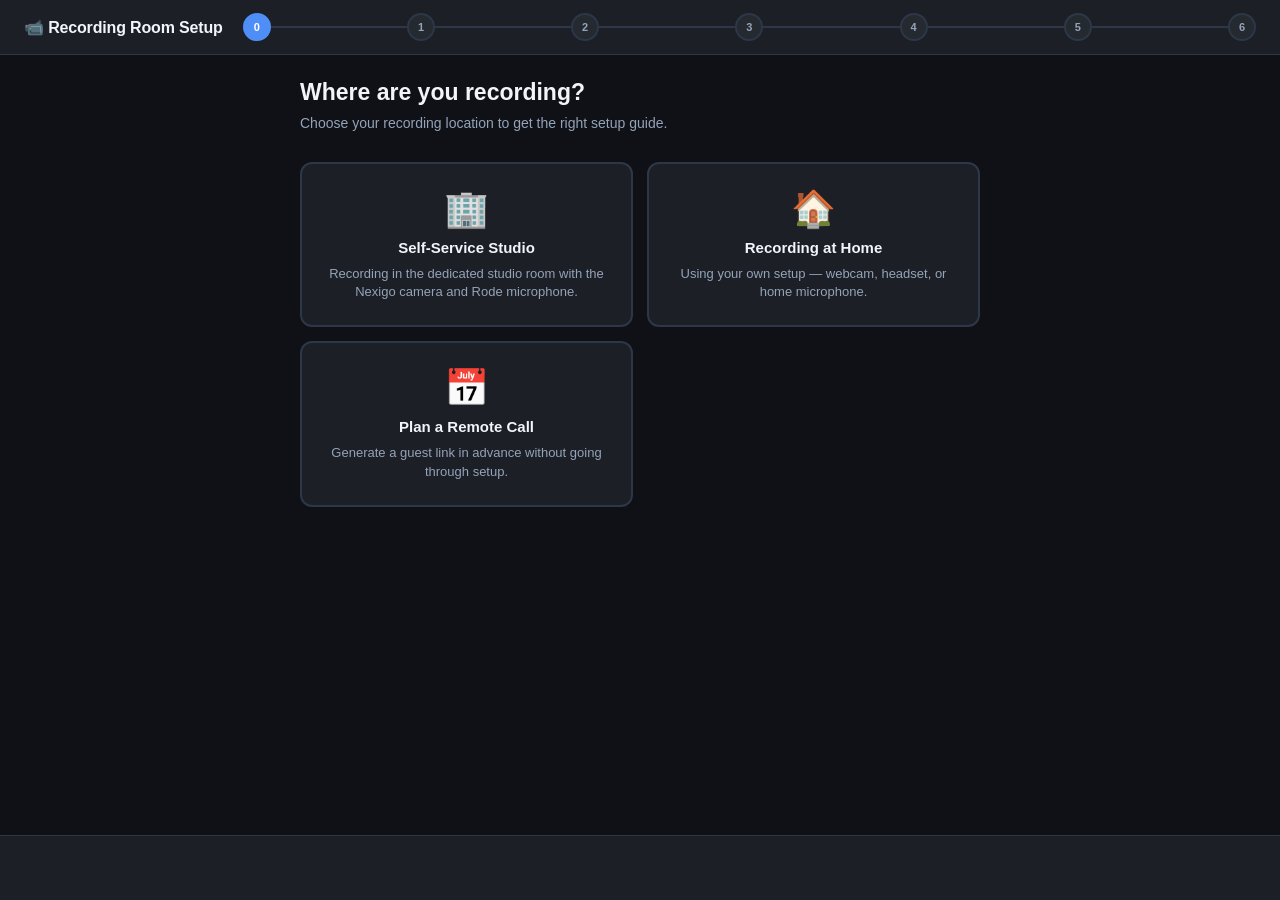
==== index.html @ 57ab680e "Inline Descript URL into mode-picker / lighting step index.html: when 'Descript Room' is picked on t" ====
<!DOCTYPE html>
<html lang="en">
<head>
  <meta charset="UTF-8">
  <meta name="viewport" content="width=device-width, initial-scale=1.0">
  <title>Recording Room Setup</title>
  <style>
    *, *::before, *::after { box-sizing: border-box; margin: 0; padding: 0; }

    :root {
      --bg:       #0f1117;
      --surf:     #1c1f26;
      --surf2:    #252930;
      --accent:   #4f8ef7;
      --accent2:  #6ba3ff;
      --success:  #22c55e;
      --warn:     #f59e0b;
      --danger:   #ef4444;
      --text:     #f1f5f9;
      --muted:    #94a3b8;
      --border:   #2d3748;
      --radius:   12px;
    }

    body {
      font-family: -apple-system, BlinkMacSystemFont, 'Segoe UI', Roboto, sans-serif;
      background: var(--bg);
      color: var(--text);
      height: 100vh;
      display: flex;
      flex-direction: column;
      overflow: hidden;
    }

    /* ── HEADER ── */
    header {
      background: var(--surf);
      border-bottom: 1px solid var(--border);
      padding: 13px 24px;
      display: flex;
      align-items: center;
      gap: 20px;
      flex-shrink: 0;
    }
    header h1 {
      font-size: 16px;
      font-weight: 700;
      white-space: nowrap;
      letter-spacing: -0.01em;
    }
    /* ── STEP BAR ── */
    .step-bar { display: flex; align-items: center; flex: 1; overflow: hidden; }
    .pip {
      width: 28px; height: 28px;
      border-radius: 50%;
      display: flex; align-items: center; justify-content: center;
      font-size: 11px; font-weight: 700;
      flex-shrink: 0;
      background: var(--surf2);
      border: 2px solid var(--border);
      color: var(--muted);
      transition: all 0.25s;
    }
    .pip.active { background: var(--accent); border-color: var(--accent); color: #fff; }
    .pip.done   { background: var(--success); border-color: var(--success); color: #fff; }
    .connector  { flex: 1; height: 2px; background: var(--border); transition: background 0.25s; }
    .connector.done { background: var(--success); }

    /* ── MAIN ── */
    main { flex: 1; overflow-y: auto; display: flex; justify-content: center; padding: 24px 20px; }
    .content { width: 100%; max-width: 680px; }

    /* ── FOOTER ── */
    footer {
      border-top: 1px solid var(--border);
      background: var(--surf);
      padding: 13px 24px;
      display: flex;
      justify-content: space-between;
      align-items: center;
      flex-shrink: 0;
    }

    /* ── TYPE ── */
    .step-title { font-size: 23px; font-weight: 700; line-height: 1.2; margin-bottom: 5px; }
    .step-sub   { color: var(--muted); font-size: 14px; line-height: 1.6; margin-bottom: 22px; }
    .sec-label  {
      font-size: 10px; font-weight: 700;
      text-transform: uppercase; letter-spacing: 0.08em;
      color: var(--muted); margin: 18px 0 8px;
    }

    /* ── CHECK ROWS ── */
    .checklist { display: flex; flex-direction: column; gap: 9px; }
    .check-row {
      display: flex; align-items: flex-start; gap: 12px;
      padding: 13px 15px;
      background: var(--surf);
      border: 2px solid var(--border);
      border-radius: 10px;
      cursor: pointer;
      transition: border-color 0.15s, background 0.15s;
      user-select: none;
    }
    .check-row:hover { border-color: var(--accent); }
    .check-row.on { border-color: var(--success); background: rgba(34,197,94,0.07); }
    .cbox {
      width: 21px; height: 21px;
      border-radius: 5px;
      border: 2px solid var(--border);
      display: flex; align-items: center; justify-content: center;
      flex-shrink: 0; margin-top: 1px;
      font-size: 12px; font-weight: 700;
      transition: all 0.15s;
    }
    .check-row.on .cbox { background: var(--success); border-color: var(--success); color: #fff; }
    .crow-title { font-weight: 600; font-size: 15px; line-height: 1.3; }
    .crow-desc  { font-size: 13px; color: var(--muted); margin-top: 2px; }

    /* ── PREP STAGE (scattered confirmation chips) ── */
    .prep-stage {
      position: relative;
      min-height: clamp(540px, 70vh, 660px);
      max-width: 100%;
      margin: 14px auto 4px;
    }
    .prep-stage-hint {
      position: absolute; top: 50%; left: 50%;
      transform: translate(-50%, -50%);
      color: var(--muted); font-size: 14px;
      text-align: center; pointer-events: none;
      opacity: 0.65; max-width: 200px;
      font-weight: 500;
    }
    .prep-chip {
      position: absolute;
      width: clamp(190px, 33%, 230px);
      background: var(--surf);
      border: 2px solid var(--border);
      border-radius: 12px;
      padding: 13px 14px;
      cursor: pointer; user-select: none;
      display: flex; align-items: center; gap: 12px;
      transition: border-color 0.15s, background 0.15s;
      z-index: 2;
    }
    .prep-chip:hover { border-color: var(--accent); }
    .prep-chip.on    { border-color: var(--success); background: rgba(34,197,94,0.08); }
    .prep-chip-icon {
      font-size: 30px; line-height: 1;
      flex-shrink: 0;
      width: 36px; height: 36px;
      display: flex; align-items: center; justify-content: center;
      filter: drop-shadow(0 1px 2px rgba(0,0,0,0.25));
    }
    .prep-chip-body { flex: 1; min-width: 0; padding-right: 14px; }
    .prep-chip .cbox {
      position: absolute;
      top: 7px; right: 7px;
      width: 17px; height: 17px;
      border-radius: 4px;
      border: 2px solid var(--border);
      display: flex; align-items: center; justify-content: center;
      flex-shrink: 0; margin-top: 0;
      font-size: 10px; font-weight: 700;
      transition: all 0.15s;
    }
    .prep-chip.on .cbox { background: var(--success); border-color: var(--success); color: #fff; }
    .prep-chip-title { font-weight: 600; font-size: 13.5px; line-height: 1.3; }
    .prep-chip-arrow { font-size: 11.5px; color: var(--muted); margin-top: 3px; line-height: 1.25; }
    .prep-chip.on .prep-chip-arrow { color: var(--success); opacity: 0.8; }

    .pp-top-left  { top: 0;    left: 0; }
    .pp-top-right { top: 0;    right: 0; }
    .pp-r-2       { top: 22%;  right: 0; }
    .pp-mid-left  { top: 50%;  left: 0;   transform: translateY(-50%); }
    .pp-mid-right { top: 50%;  right: 0;  transform: translateY(-50%); }
    .pp-bot-left  { bottom: 0; left: 0; }
    .pp-bot-mid   { bottom: 0; left: 50%; transform: translateX(-50%); }
    .pp-bot-right { bottom: 0; right: 0; }

    /* On wide viewports, let the prep stage break out of .content's 680px cap
       so chips spread across the screen instead of clustering in the middle. */
    @media (min-width: 900px) {
      .prep-stage {
        width: min(96vw, 1000px);
        margin-left: 50%;
        transform: translateX(-50%);
      }
    }

    @media (max-width: 620px) {
      .prep-stage { min-height: 0; }
      .prep-stage-hint { display: none; }
      .prep-chip {
        position: static; width: 100%;
        margin-bottom: 10px;
        transform: none !important;
      }
    }

    /* ── BUTTONS ── */
    .btn {
      padding: 10px 20px; border-radius: 8px;
      border: none; font-size: 14px; font-weight: 600;
      cursor: pointer; display: inline-flex; align-items: center; gap: 7px;
      transition: all 0.15s; text-decoration: none; white-space: nowrap;
    }
    .btn:disabled { opacity: 0.38; cursor: not-allowed; pointer-events: none; }
    .btn-primary { background: var(--accent);   color: #fff; }
    .btn-primary:hover:not(:disabled) { background: var(--accent2); transform: translateY(-1px); }
    .btn-success { background: var(--success);  color: #fff; }
    .btn-success:hover:not(:disabled) { background: #16a34a; transform: translateY(-1px); }
    .btn-danger  { background: var(--danger);   color: #fff; }
    .btn-danger:hover:not(:disabled)  { background: #dc2626; }
    .btn-ghost   { background: var(--surf2); color: var(--text); border: 1px solid var(--border); }
    .btn-ghost:hover:not(:disabled)   { border-color: var(--accent); }

    /* ── CARDS ── */
    .card { background: var(--surf); border: 1px solid var(--border); border-radius: var(--radius); padding: 16px; }

    /* ── VIDEO ── */
    .vid-wrap {
      position: relative; width: 100%; aspect-ratio: 16/9;
      background: #000; border-radius: var(--radius); overflow: hidden; margin-bottom: 14px;
    }
    .vid-wrap video {
      width: 100%; height: 100%; object-fit: cover;
      transform: scaleX(-1); display: block;
    }
    .vid-overlay {
      position: absolute; inset: 0;
      display: flex; align-items: center; justify-content: center;
      pointer-events: none;
    }
    .cam-loading {
      position: absolute; inset: 0;
      background: #000;
      display: flex; flex-direction: column; align-items: center;
      justify-content: center; gap: 11px;
      font-size: 14px; color: var(--muted);
    }
    .spinner {
      width: 26px; height: 26px;
      border: 3px solid var(--border); border-top-color: var(--accent);
      border-radius: 50%; animation: spin 0.7s linear infinite;
    }
    @keyframes spin { to { transform: rotate(360deg); } }

    /* ── AUDIO METER ── */
    .meter-track {
      height: 22px; background: var(--surf2);
      border-radius: 11px; overflow: hidden; position: relative;
    }
    .meter-fill {
      height: 100%; width: 2%; border-radius: 11px;
      background: linear-gradient(90deg, #22c55e 0%, #86efac 55%, #f59e0b 80%, #ef4444 100%);
      transition: width 0.04s linear;
    }
    .meter-lbl {
      position: absolute; inset: 0;
      display: flex; align-items: center; padding: 0 12px;
      font-size: 12px; font-weight: 600;
      color: rgba(255,255,255,0.8);
      text-shadow: 0 1px 3px rgba(0,0,0,0.6);
      pointer-events: none;
    }

    /* ── DEVICE STATUS ── */
    .dev-row {
      display: flex; align-items: center; gap: 10px;
      padding: 11px 14px; background: var(--surf2);
      border-radius: 10px; margin-bottom: 8px;
    }
    .sdot { width: 10px; height: 10px; border-radius: 50%; flex-shrink: 0; }
    .sdot.green  { background: var(--success); box-shadow: 0 0 7px var(--success); }
    .sdot.red    { background: var(--danger);  box-shadow: 0 0 7px var(--danger);  }
    .sdot.yellow { background: var(--warn);    box-shadow: 0 0 7px var(--warn);    }
    .dev-info { flex: 1; min-width: 0; }
    .dev-name { font-size: 14px; font-weight: 600; }
    .dev-sub  { font-size: 12px; color: var(--muted); margin-top: 1px; overflow: hidden; text-overflow: ellipsis; white-space: nowrap; }
    .dev-sel {
      background: var(--surf); color: var(--text);
      border: 1px solid var(--border); border-radius: 6px;
      padding: 5px 8px; font-size: 12px; max-width: 180px; flex-shrink: 0;
    }

    /* ── BRIGHTNESS ── */
    .bright-result {
      display: flex; align-items: center; gap: 10px;
      padding: 10px 13px; border-radius: 8px; font-size: 14px;
    }
    .bright-result.good      { background: rgba(34,197,94,0.1);   border: 1px solid var(--success); }
    .bright-result.error     { background: rgba(239,68,68,0.1);   border: 1px solid var(--danger);  }
    .bright-result.warn      { background: rgba(245,158,11,0.12); border: 1px solid var(--warn);    }
    .bright-result.warn-mild { background: rgba(245,158,11,0.06); border: 1px solid rgba(245,158,11,0.4); }
    .bright-result.info      { background: rgba(79,142,247,0.07); border: 1px solid rgba(79,142,247,0.3); }
    /* keep old class names so any cached state still renders */
    .bright-result.dark   { background: rgba(239,68,68,0.1);  border: 1px solid var(--danger);  }
    .bright-result.bright { background: rgba(245,158,11,0.1); border: 1px solid var(--warn);    }

    /* ── DOWNLOAD WARNING ── */
    @keyframes pulse-warn {
      0%,100% { box-shadow: 0 0 0 0 rgba(245,158,11,0); }
      50%      { box-shadow: 0 0 0 6px rgba(245,158,11,0.35); }
    }
    #rec-download-row.warn-pending {
      background: rgba(245,158,11,0.08) !important;
      border-color: var(--warn) !important;
      animation: pulse-warn 1.6s ease-in-out 3;
    }
    .dl-item { display:flex; align-items:center; gap:10px; flex-wrap:wrap; margin-bottom:4px; }
    .dl-badge {
      font-size:11px; font-weight:700; padding:2px 8px; border-radius:20px;
      flex-shrink:0; transition: all .2s;
    }
    .dl-badge.pending  { background:rgba(245,158,11,0.15); color:var(--warn);    border:1px solid var(--warn); }
    .dl-badge.done     { background:rgba(34,197,94,0.12);  color:var(--success); border:1px solid var(--success); }
    .bright-icon { font-size: 20px; }
    .bright-title { font-weight: 600; line-height: 1.2; }
    .bright-sub   { font-size: 12px; color: var(--muted); }

    /* ── CHOICE GRID (step 4) ── */
    .choice-grid { display: grid; grid-template-columns: 1fr 1fr; gap: 14px; }
    .choice-card {
      padding: 24px 14px; background: var(--surf);
      border: 2px solid var(--border); border-radius: var(--radius);
      cursor: pointer; text-align: center;
      transition: all 0.15s;
      display: flex; flex-direction: column; align-items: center; gap: 9px;
    }
    .choice-card:hover    { border-color: var(--accent); background: rgba(79,142,247,0.04); }
    .choice-card.selected { border-color: var(--accent); background: rgba(79,142,247,0.09); }
    .choice-icon  { font-size: 36px; }
    .choice-title { font-size: 15px; font-weight: 700; }
    .choice-desc  { font-size: 13px; color: var(--muted); line-height: 1.4; }

    /* ── INFO BOX ── */
    .info-box {
      background: rgba(79,142,247,0.07);
      border: 1px solid rgba(79,142,247,0.24);
      border-radius: 10px; padding: 12px 15px;
      font-size: 14px; color: var(--muted); line-height: 1.55; margin-top: 12px;
    }
    .info-box strong { color: var(--text); }

    /* ── SCRIPT / TELEPROMPTER ── */
    .script-ta {
      width: 100%; min-height: 150px;
      background: var(--surf2); border: 1px solid var(--border);
      border-radius: 10px; padding: 13px; color: var(--text);
      font-size: 15px; resize: vertical; line-height: 1.6; font-family: inherit;
    }
    .script-ta:focus { outline: none; border-color: var(--accent); }

    /* ── RECORDING ── */
    .rec-badge {
      position: absolute; top: 10px; left: 10px;
      background: var(--danger); color: #fff;
      padding: 3px 11px; border-radius: 20px;
      font-size: 12px; font-weight: 700;
      display: flex; align-items: center; gap: 5px;
    }
    .rec-dot { width: 7px; height: 7px; background: #fff; border-radius: 50%; animation: blink 1s infinite; }
    @keyframes blink { 0%,100%{opacity:1} 50%{opacity:0.2} }

    /* ── COMPLETION ── */
    .completion { text-align: center; padding: 44px 20px; }
    .completion .big-icon { font-size: 70px; margin-bottom: 14px; }
    .completion h2  { font-size: 26px; font-weight: 700; margin-bottom: 10px; }
    .completion p   { color: var(--muted); font-size: 15px; line-height: 1.6; max-width: 360px; margin: 0 auto; }

    /* ── HERO AREA (step 0) ── */
    .hero-area { display: flex; justify-content: center; margin: 12px 0 26px; }

    /* ── RESPONSIVE ── */
    @media (max-width: 560px) {
      .choice-grid { grid-template-columns: 1fr; }
      .step-title  { font-size: 19px; }
      .pip         { width: 22px; height: 22px; font-size: 10px; }
    }


    /* ── BACKGROUND SELECTOR ── */
    .bg-selector {
      display: flex; gap: 8px; flex-wrap: wrap; align-items: flex-start;
    }
    .bg-opt {
      width: 88px; height: 54px;
      border-radius: 8px; border: 2px solid var(--border);
      background: var(--surf2); background-size: cover; background-position: center;
      cursor: pointer; position: relative; overflow: hidden;
      display: flex; flex-direction: column; align-items: center; justify-content: center;
      gap: 3px; transition: border-color .15s, box-shadow .15s;
      color: var(--text); padding: 0; flex-shrink: 0;
    }
    .bg-opt:hover     { border-color: var(--accent); }
    .bg-opt.bg-active { border-color: var(--accent); box-shadow: 0 0 0 2px rgba(79,142,247,0.4); }
    .bg-opt-lbl {
      font-size: 10px; font-weight: 600;
      background: rgba(0,0,0,0.65); padding: 2px 5px; border-radius: 3px;
      white-space: nowrap; position: absolute; bottom: 4px;
    }
  </style>
  <!-- Save native getDisplayMedia before ANY script can monkey-patch it -->
  <script>window._nativeGDM = navigator.mediaDevices.getDisplayMedia.bind(navigator.mediaDevices);</script>
</head>
<body>

<header>
  <h1>📹 Recording Room Setup</h1>
  <div class="step-bar" id="step-bar"></div>
</header>


<main>
  <div class="content" id="content"></div>
</main>

<footer>
  <button class="btn btn-ghost" id="btn-back" onclick="nav(-1)">← Back</button>
  <button class="btn btn-primary" id="btn-next" onclick="nav(1)">Next →</button>
</footer>

<script>
/* =============================================================
   STATE
   ============================================================= */
const _isMac = /Mac/i.test(navigator.platform);

const S = {
  step: 0,

  location: null,          /* null | 'studio' | 'home' */

  /* checklist booleans indexed by step — studio
     step 2 prep order: [tabs, Outlook, Webex, phoneDND, VPN, ringLight, overheadOff] */
  checks: { 1:[false], 2:[false,false,false,false,false,false,false], 4:[] },

  /* checklist booleans indexed by step — home
     step 1 prep order: [tabs, Outlook, Webex, phoneDND, VPN] */
  homechecks: { 1:[false,false,false,false,false] },

  /* camera / audio */
  stream:   null,
  audioCtx: null,
  analyser: null,
  rafId:    null,

  /* devices */
  dev: {
    rode: null, nexigo: null,
    allAudio: [], allVideo: [],
    curAudioId: null, curVideoId: null,
  },

  devOk:         false,
  brightness:    null,   /* null | 'good' | 'dark' | 'bright' */
  brightnessVal: 0,

  mode: null,            /* null | 'virtual' | 'local' | 'descript' */

  descriptRoom: '',      /* Descript Room URL when mode === 'descript' */
  bgType: 'none',        /* 'none' | 'blur' | 'pega1' | 'pega2' */
  blurRadius: 16,        /* px — controlled by blur slider */

  recorder: null,
  chunks:   [],
  blob:     null,
  recActive: false,
  recSecs:   0,
  recTimer:  null,

  prompter: null,
};


/* =============================================================
   STEP BAR
   ============================================================= */
function renderBar() {
  const bar = document.getElementById('step-bar');
  bar.innerHTML = '';
  for (let i = 0; i < totalSteps(); i++) {
    if (i > 0) {
      const c = document.createElement('div');
      c.className = 'connector' + (i <= S.step ? ' done' : '');
      bar.appendChild(c);
    }
    const p = document.createElement('div');
    p.className = 'pip' + (i === S.step ? ' active' : i < S.step ? ' done' : '');
    p.textContent = i < S.step ? '✓' : String(i);
    bar.appendChild(p);
  }
}

/* =============================================================
   NAVIGATION
   ============================================================= */
function totalSteps() {
  const base = S.location === 'home' ? 6 : 7;
  /* Descript mode collapses the URL-entry into the mode-picker step */
  return S.mode === 'descript' ? base - 1 : base;
}
function lastStep()   { return totalSteps() - 1; }
function modeStep()   { return lastStep() - 1; }

function nav(dir) {
  if (dir === 1 && S.step === lastStep()) {
    if (S.mode === 'descript') { openDescriptRoom(); return; }
    finish();
    return;
  }
  if (dir === 1 && S.step === modeStep() && S.mode !== 'local' && S.mode !== 'descript') return;
  S.step = Math.max(0, Math.min(totalSteps() - 1, S.step + dir));
  render();
}

function updateNav() {
  const back = document.getElementById('btn-back');
  const next = document.getElementById('btn-next');

  back.style.visibility = S.step === 0 ? 'hidden' : 'visible';

  if (S.step === modeStep()) {
    next.style.visibility = (S.mode === 'local' || S.mode === 'descript') ? 'visible' : 'hidden';
    next.textContent = 'Continue →';
    next.className = 'btn btn-primary';
    next.disabled = false;
    return;
  }

  next.style.visibility = 'visible';
  next.className = S.step === lastStep() ? 'btn btn-success' : 'btn btn-primary';
  if (S.step === lastStep()) {
    next.textContent = S.mode === 'descript' ? 'Open Room →' : 'Finish ✓';
  } else {
    next.textContent = 'Next →';
  }

  if (S.step === 0) {
    next.style.visibility = (S.location === 'studio' || S.location === 'home') ? 'visible' : 'hidden';
    next.disabled = false;
    return;
  }

  if (S.location === 'home') {
    /* home: 0=location, 1=prep, 2=equipment, 3=camera, 4=mode (or last when descript), 5=record */
    switch (S.step) {
      case 1: next.disabled = !S.homechecks[1]?.every(Boolean); break;  /* prep chips */
      case 2: next.disabled = false; break;                              /* equipment — no hard block */
      case 3: next.disabled = false; break;                              /* lighting — no hard block */
      default: next.disabled = false;
    }
  } else {
    /* studio: 0=location, 1=dock, 2=prep, 3=equipment, 4=camera, 5=mode (or last when descript), 6=record */
    switch (S.step) {
      case 1: next.disabled = !S.checks[1][0]; break;
      case 2: next.disabled = !S.checks[2].every(Boolean); break;
      case 3: next.disabled = false; break;                         /* equipment check — no hard block */
      case 4: next.disabled = false; break;                         /* camera framing — no hard block */
      default: next.disabled = false;
    }
  }

  /* Descript mode: mode-picker is the last step; require a URL before Open Room */
  if (S.step === lastStep() && S.mode === 'descript') {
    next.disabled = !S.descriptRoom;
  }
}

/* =============================================================
   RENDER DISPATCH
   ============================================================= */
function render() {
  renderBar();
  updateNav();
  const el = document.getElementById('content');

  if      (S.step === 0) { el.innerHTML = renderLocation(); }
  else if (S.location === 'studio') {
    if      (S.step === 1) { el.innerHTML = renderStep0(); bindChecks(el); }
    else if (S.step === 2) { el.innerHTML = renderStep1(); bindChecks(el); }
    else if (S.step === 3) { renderStep3(el); }
    else if (S.step === 4) { renderStep2(el); }
    else if (S.step === 5) { el.innerHTML = renderStep4(); }
    else if (S.step === 6) { el.innerHTML = renderStep5(); setTimeout(() => attachStream('rec-video'), 60); }
  }
  else if (S.location === 'home') {
    if      (S.step === 1) { el.innerHTML = renderHomeStep2(); bindHomeChecks(el); }
    else if (S.step === 2) { renderHomeStep3(el); }
    else if (S.step === 3) { renderHomeStep4(el); }
    else if (S.step === 4) { el.innerHTML = renderStep4(); }
    else if (S.step === 5) { el.innerHTML = renderStep5(); setTimeout(() => attachStream('rec-video'), 60); }
  }
}

/* =============================================================
   CHECK ROW HELPERS
   ============================================================= */
function bindChecks(root) {
  root.querySelectorAll('.check-row[data-s], .prep-chip[data-s]').forEach(row => {
    row.addEventListener('click', () => {
      const s = row.dataset.s, i = +row.dataset.i;
      S.checks[s][i] = !S.checks[s][i];
      row.classList.toggle('on', S.checks[s][i]);
      row.querySelector('.cbox').textContent = S.checks[s][i] ? '✓' : '';
      updateNav();
    });
  });
}

function crow(s, i, title, desc) {
  const on = S.checks[s]?.[i] ?? false;
  return `<div class="check-row${on?' on':''}" data-s="${s}" data-i="${i}">
    <div class="cbox">${on?'✓':''}</div>
    <div>
      <div class="crow-title">${title}</div>
      ${desc ? `<div class="crow-desc">${desc}</div>` : ''}
    </div>
  </div>`;
}

function bindHomeChecks(root) {
  root.querySelectorAll('.check-row[data-hs], .prep-chip[data-hs]').forEach(row => {
    row.addEventListener('click', () => {
      const s = row.dataset.hs, i = +row.dataset.i;
      S.homechecks[s][i] = !S.homechecks[s][i];
      row.classList.toggle('on', S.homechecks[s][i]);
      row.querySelector('.cbox').textContent = S.homechecks[s][i] ? '✓' : '';
      updateNav();
    });
  });
}

function hcrow(s, i, title, desc) {
  const on = S.homechecks[s]?.[i] ?? false;
  return `<div class="check-row${on?' on':''}" data-hs="${s}" data-i="${i}">
    <div class="cbox">${on?'✓':''}</div>
    <div>
      <div class="crow-title">${title}</div>
      ${desc ? `<div class="crow-desc">${desc}</div>` : ''}
    </div>
  </div>`;
}

/* =============================================================
   PREP STAGE — scattered confirmation chips
   ============================================================= */
function prepChip(attr, s, i, icon, title, arrow, posClass, on) {
  return `<div class="prep-chip ${posClass}${on?' on':''}" ${attr}="${s}" data-i="${i}">
    <div class="prep-chip-icon">${icon}</div>
    <div class="prep-chip-body">
      <div class="prep-chip-title">${title}</div>
      <div class="prep-chip-arrow">${arrow}</div>
    </div>
    <div class="cbox">${on?'✓':''}</div>
  </div>`;
}

function studioPrepStageHtml() {
  const arr = S.checks[2];
  const vpnPos   = _isMac ? 'pp-top-right' : 'pp-bot-right';
  const vpnArrow = _isMac
    ? '↗ menu bar, top-right'
    : '↘ system tray, bottom-right';

  return `
  <div class="prep-stage">
    <div class="prep-stage-hint">Let's prepare your space!</div>
    ${prepChip('data-s', 2, 0, '📑',  'Close extra browser tabs', '↑ top of this window', 'pp-top-left',  arr[0])}
    ${prepChip('data-s', 2, 1, '📧',  'Quit Outlook',             '↓ dock / taskbar',     'pp-bot-left',  arr[1])}
    ${prepChip('data-s', 2, 2, '💬',  'Quit Webex',               '↓ dock / taskbar',     'pp-bot-mid',   arr[2])}
    ${prepChip('data-s', 2, 3, '📱',  'Phone on Do Not Disturb',  'on your phone',        'pp-mid-left',  arr[3])}
    ${prepChip('data-s', 2, 4, '🛡️', 'Disconnect from VPN',      vpnArrow,               vpnPos,         arr[4])}
    ${prepChip('data-s', 2, 5, '💡',  'Turn ON the ring light',   'on the desk',          'pp-r-2',       arr[5])}
    ${prepChip('data-s', 2, 6, '🌑',  'Turn OFF overhead lights', 'wall switch',          'pp-mid-right', arr[6])}
  </div>`;
}

function homePrepStageHtml() {
  const arr = S.homechecks[1];
  const vpnPos   = _isMac ? 'pp-top-right' : 'pp-bot-right';
  const vpnArrow = _isMac
    ? '↗ menu bar, top-right'
    : '↘ system tray, bottom-right';

  return `
  <div class="prep-stage">
    <div class="prep-stage-hint">Let's prepare your space!</div>
    ${prepChip('data-hs', 1, 0, '📑',  'Close extra browser tabs', '↑ top of this window', 'pp-top-left',  arr[0])}
    ${prepChip('data-hs', 1, 1, '📧',  'Quit Outlook',             '↓ dock / taskbar',     'pp-bot-left',  arr[1])}
    ${prepChip('data-hs', 1, 2, '💬',  'Quit Webex',               '↓ dock / taskbar',     'pp-bot-mid',   arr[2])}
    ${prepChip('data-hs', 1, 3, '📱',  'Phone on Do Not Disturb',  'on your phone',        'pp-mid-right', arr[3])}
    ${prepChip('data-hs', 1, 4, '🛡️', 'Disconnect from VPN',      vpnArrow,               vpnPos,         arr[4])}
  </div>`;
}

/* =============================================================
   STEP 0 — LOCATION CHOICE
   ============================================================= */
function renderLocation() {
  return `
  <div>
    <div class="step-title">Where are you recording?</div>
    <div class="step-sub">Choose your recording location to get the right setup guide.</div>

    <div class="choice-grid" style="margin-top:28px">
      <div class="choice-card${S.location==='studio'?' selected':''}" onclick="setLocation('studio')">
        <div class="choice-icon">🏢</div>
        <div class="choice-title">Self-Service Studio</div>
        <div class="choice-desc">Recording in the dedicated studio room with the Nexigo camera and Rode microphone.</div>
      </div>
      <div class="choice-card${S.location==='home'?' selected':''}" onclick="setLocation('home')">
        <div class="choice-icon">🏠</div>
        <div class="choice-title">Recording at Home</div>
        <div class="choice-desc">Using your own setup — webcam, headset, or home microphone.</div>
      </div>
      <div class="choice-card${S.location==='plan'?' selected':''}" onclick="toggleLinkPlanner()" id="planner-card">
        <div class="choice-icon">📅</div>
        <div class="choice-title">Plan a Remote Call</div>
        <div class="choice-desc">Generate a guest link in advance without going through setup.</div>
      </div>
    </div>

    <div id="link-planner" style="display:none;margin-top:20px;background:var(--surf);border:1px solid var(--border);border-radius:var(--radius);padding:18px 20px">
      <div style="font-weight:600;margin-bottom:12px;font-size:14px">Generate a guest link</div>
      <div style="display:flex;gap:8px;align-items:center">
        <input id="plan-room-input" type="url" placeholder="https://web.descript.com/room/..."
               style="flex:1;background:var(--bg);color:var(--text);border:1px solid var(--border);border-radius:6px;padding:7px 10px;font-size:13px"
               oninput="document.getElementById('plan-result').style.display='none'"
               value="${S.descriptRoom || ''}"/>
        <button class="btn btn-primary" onclick="generatePlanLink()" style="flex-shrink:0;font-size:13px;padding:7px 14px">Generate</button>
      </div>
      <div style="font-size:12px;color:var(--muted);margin-top:6px">Paste the Descript Room link your guest will join — they'll skip the URL-entry step.</div>
      <div id="plan-result" style="display:none;margin-top:14px">
        <div style="font-size:12px;color:var(--muted);margin-bottom:6px">Share this link with your guest:</div>
        <div style="display:flex;gap:8px;align-items:center">
          <code id="plan-link-display" style="flex:1;font-size:13px;word-break:break-all"></code>
          <button class="btn btn-ghost" onclick="copyPlanLink(event)" style="font-size:12px;padding:5px 10px;flex-shrink:0">📋 Copy</button>
        </div>
      </div>
      <div id="plan-status" style="margin-top:10px;font-size:12px;color:var(--muted)"></div>
    </div>
  </div>`;
}

function toggleLinkPlanner() {
  const p    = document.getElementById('link-planner');
  const card = document.getElementById('planner-card');
  if (!p) return;
  const opening = p.style.display === 'none';
  p.style.display = opening ? '' : 'none';
  if (card) card.classList.toggle('selected', opening);
  /* Deselect location cards when planner opens */
  if (opening) { S.location = 'plan'; updateNav(); }
}

async function generatePlanLink() {
  const input  = document.getElementById('plan-room-input');
  const status = document.getElementById('plan-status');
  const result = document.getElementById('plan-result');
  if (!input || !status) return;

  const raw = input.value.trim();
  if (!raw) { status.textContent = 'Please paste your Descript Room link.'; return; }
  let parsed;
  try { parsed = new URL(raw); }
  catch(e) { status.textContent = 'That doesn\'t look like a valid URL.'; return; }
  if (parsed.protocol !== 'http:' && parsed.protocol !== 'https:') {
    status.textContent = 'Link must start with https://';
    return;
  }
  S.descriptRoom = raw;

  const finalLink = location.origin + '/guest.html?url=' + encodeURIComponent(raw);
  S._guestLink = finalLink;
  const display = document.getElementById('plan-link-display');
  if (display) display.textContent = finalLink;
  result.style.display = '';
  status.textContent = '';
}

function copyPlanLink(e) {
  const link = document.getElementById('plan-link-display')?.textContent;
  if (!link) return;
  navigator.clipboard.writeText(link).then(() => {
    const btn = e.target;
    const orig = btn.textContent;
    btn.textContent = 'Copied!';
    setTimeout(() => { btn.textContent = orig; }, 1800);
  });
}

function setLocation(loc) {
  S.location = loc;
  /* Close planner if a real location is chosen */
  const p = document.getElementById('link-planner');
  if (p) p.style.display = 'none';
  document.querySelectorAll('.choice-card').forEach((c, i) => {
    c.classList.toggle('selected', (i === 0 && loc === 'studio') || (i === 1 && loc === 'home'));
  });
  updateNav();
}

function renderHomePlaceholder() {
  return `
  <div style="text-align:center;padding:40px 20px">
    <div style="font-size:54px;margin-bottom:14px">🏠</div>
    <div style="font-size:20px;font-weight:700;margin-bottom:10px">Home Recording</div>
    <div style="color:var(--muted);line-height:1.7;font-size:14px;max-width:380px;margin:0 auto">
      The home recording workflow is coming soon. Check back later for step-by-step guidance for recording from home.
    </div>
    <button class="btn btn-ghost" onclick="S.location=null; S.step=0; render();"
            style="margin-top:24px">← Choose a different location</button>
  </div>`;
}

/* =============================================================
   STEP 1 — CONNECT
   ============================================================= */
function renderStep0() {
  return `
  <div>
    <div class="step-title">Step 1 — Connect to the Dock</div>
    <div class="step-sub">Before anything else, plug into the room's equipment.</div>

    <div class="hero-area">
      <svg width="180" height="90" viewBox="0 0 180 90" fill="none" xmlns="http://www.w3.org/2000/svg">
        <!-- Laptop body -->
        <rect x="4" y="18" width="58" height="40" rx="4" fill="#252930" stroke="#4f8ef7" stroke-width="1.5"/>
        <rect x="8" y="22" width="50" height="30" rx="2" fill="#1c1f26"/>
        <rect x="1"  y="58" width="64" height="7" rx="3.5" fill="#2d3748"/>
        <!-- USB-C plug on laptop -->
        <rect x="59" y="35" width="10" height="6" rx="3" fill="#4f8ef7"/>
        <!-- Cable -->
        <path d="M69,38 Q90,38 90,38" stroke="#4f8ef7" stroke-width="3.5" stroke-linecap="round"/>
        <!-- USB-C plug on dock -->
        <rect x="88" y="35" width="10" height="6" rx="3" fill="#4f8ef7"/>
        <!-- Dock -->
        <rect x="96" y="22" width="80" height="42" rx="6" fill="#252930" stroke="#4f8ef7" stroke-width="1.5"/>
        <!-- Dock ports -->
        <rect x="104" y="34" width="16" height="8" rx="4" fill="#2d3748" stroke="#4f8ef7" stroke-width="1"/>
        <rect x="126" y="34" width="12" height="8" rx="4" fill="#2d3748" stroke="#3a4a60" stroke-width="1"/>
        <rect x="144" y="34" width="12" height="8" rx="4" fill="#2d3748" stroke="#3a4a60" stroke-width="1"/>
        <!-- LED -->
        <circle cx="164" cy="38" r="4" fill="#22c55e" opacity="0.9"/>
        <!-- Arrow -->
        <path d="M80 28 L90 38 L80 48" stroke="#22c55e" stroke-width="2.5" fill="none" stroke-linecap="round" stroke-linejoin="round"/>
      </svg>
    </div>

    <div class="checklist">
      ${crow(1, 0, 'Plug in the USB-C cable', 'Connect your laptop to the self-service dock — this activates the Nexigo camera and Rode microphone')}
    </div>

    <div class="info-box">
      <strong>Where to find it:</strong> The USB-C dock cable is on the desk. Once connected, your computer will detect the room's camera and microphone automatically.
    </div>
  </div>`;
}

/* =============================================================
   STEP 2 — PREPARE
   ============================================================= */
function renderStep1() {
  const browser = detectBrowser();
  const isSupported = (browser === 'Chrome' || browser === 'Firefox');
  const browserNote = isSupported
    ? ''
    : '<div style="margin-top:14px;padding:10px 14px;background:rgba(245,158,11,0.1);border:1px solid var(--warn);border-radius:8px;font-size:13px;color:var(--warn)">'
      + '⚠️ You appear to be using <strong>' + browser + '</strong>. If you run into issues with your camera or call, '
      + 'try switching to <strong>Chrome</strong> or <strong>Firefox</strong> — they work best with this app.'
      + '</div>';

  return `
  <div>
    <div class="step-title">Step 2 — Prepare Your Space</div>
    <div class="step-sub">Take care of each one before you start. Each tile points to where you'll find it on your ${_isMac ? 'Mac' : 'PC'}.</div>
    ${studioPrepStageHtml()}
    ${browserNote}
  </div>`;
}

/* =============================================================
   STEP 4 — CAMERA & LIGHTS
   ============================================================= */
function renderStep2(el) {
  el.innerHTML = `
  <div>
    <div class="step-title">Step 4 — Camera Position</div>
    <div class="step-sub">Fit yourself inside the silhouette. Your eyes should meet the blue guide line.</div>

    <div class="vid-wrap">
      <video id="step2-video" autoplay playsinline muted></video>
      <div class="vid-overlay">
        <img src="guideline.png" style="width:100%;height:100%;object-fit:cover;mix-blend-mode:screen;opacity:0.85;" alt="">
      </div>
      <div class="cam-loading" id="cam-loading">
        <div class="spinner"></div>
        <span>Starting camera…</span>
      </div>
    </div>

    <div class="info-box" style="margin-top:14px">
      <strong>Positioning:</strong> Adjust your chair and camera so your head fits inside the dashed outline, with your eyes on the blue line. Your shoulders should be clearly visible.
    </div>
  </div>`;

  bindChecks(el);
  initStream();
}

/* ── Silhouette SVG overlay ── */
function silhouetteSVG() {
  const s  = 'rgba(255,255,255,0.65)';
  const s2 = 'rgba(255,255,255,0.3)';
  const bl = 'rgba(79,142,247,0.9)';
  return `
  <svg viewBox="0 0 200 340" xmlns="http://www.w3.org/2000/svg"
       style="height:88%;filter:drop-shadow(0 0 12px rgba(0,0,0,0.55))">
    <!-- head -->
    <ellipse cx="100" cy="68" rx="37" ry="45"
             fill="none" stroke="${s}" stroke-width="2.5" stroke-dasharray="7 4"/>
    <!-- neck -->
    <path d="M87,111 L87,130 L113,130 L113,111"
          fill="none" stroke="${s}" stroke-width="2.5"/>
    <!-- shoulders -->
    <path d="M4,170 C30,134 66,124 87,130 L113,130 C134,124 170,134 196,170"
          fill="none" stroke="${s}" stroke-width="2.5" stroke-dasharray="7 4"/>
    <!-- body sides (faded) -->
    <path d="M4,170 L16,336"   stroke="${s2}" stroke-width="1.5" stroke-dasharray="5 5"/>
    <path d="M196,170 L184,336" stroke="${s2}" stroke-width="1.5" stroke-dasharray="5 5"/>
    <!-- centre guide -->
    <line x1="100" y1="10" x2="100" y2="336"
          stroke="rgba(255,255,255,0.08)" stroke-width="1" stroke-dasharray="5 7"/>
    <!-- eye-level markers -->
    <line x1="50" y1="60" x2="80" y2="60" stroke="${bl}" stroke-width="2.5" stroke-linecap="round"/>
    <line x1="120" y1="60" x2="150" y2="60" stroke="${bl}" stroke-width="2.5" stroke-linecap="round"/>
    <text x="100" y="15" text-anchor="middle" fill="${bl}"
          font-size="9.5" font-family="-apple-system,sans-serif" font-weight="700"
          letter-spacing="0.06em">EYE LEVEL</text>
  </svg>`;
}

/* ── Camera / stream init ── */
async function initStream() {
  /* If stream already running, ensure devices are enumerated then reattach */
  if (S.stream) {
    if (!S.dev.allVideo.length) {
      const devices = await navigator.mediaDevices.enumerateDevices();
      S.dev.allAudio = devices.filter(d => d.kind === 'audioinput');
      S.dev.allVideo = devices.filter(d => d.kind === 'videoinput');
    }
    setTimeout(() => {
      attachStream('step3-video');
      attachStream('step2-video');
      const ld = document.getElementById('cam-loading');
      if (ld) ld.style.display = 'none';
    }, 60);
    return;
  }

  try {
    /* Step 1: acquire video and audio independently so a failing virtual
       camera doesn't block the microphone (and vice versa). */
    async function tryGetTrack(constraints, retries = 2) {
      for (let i = 0; i <= retries; i++) {
        if (i > 0) await new Promise(r => setTimeout(r, i * 800));
        try { return await navigator.mediaDevices.getUserMedia(constraints); }
        catch(e) {
          if (e.name !== 'NotReadableError' && e.name !== 'TrackStartError') throw e;
        }
      }
      return null;
    }

    const ld = document.getElementById('cam-loading');

    /* Get video track — try 1080p first, fall back to 720p, then any */
    if (ld) { const sp = ld.querySelector('span'); if (sp) sp.textContent = 'Starting camera…'; }
    const videoStream =
      await tryGetTrack({ video: { width:{ideal:1920}, height:{ideal:1080}, frameRate:{ideal:30} }, audio: false }) ||
      await tryGetTrack({ video: { width:{ideal:1280}, height:{ideal:720},  frameRate:{ideal:30} }, audio: false }) ||
      await tryGetTrack({ video: true, audio: false });

    /* Get audio track */
    if (ld) { const sp = ld.querySelector('span'); if (sp) sp.textContent = 'Starting microphone…'; }
    const audioStream = await tryGetTrack({ video: false, audio: true });

    /* Need at least one to proceed */
    if (!videoStream && !audioStream) throw new Error('Could not access camera or microphone.');

    /* Enumerate devices — labels are available now that permission was granted */
    const devices = await navigator.mediaDevices.enumerateDevices();
    S.dev.allAudio = devices.filter(d => d.kind === 'audioinput');
    S.dev.allVideo = devices.filter(d => d.kind === 'videoinput');
    S.dev.rode   = devices.find(d => d.kind === 'audioinput' && d.label.toLowerCase().includes('rode'));
    S.dev.nexigo = devices.find(d => d.kind === 'videoinput' &&
      (d.label.toLowerCase().includes('nexigo') || d.label.toLowerCase().includes('n970')));

    /* Combine into one stream */
    const tracks = [
      ...(videoStream ? videoStream.getVideoTracks() : []),
      ...(audioStream ? audioStream.getAudioTracks() : []),
    ];
    const stream = new MediaStream(tracks);
    S.stream = stream;

    const vt = stream.getVideoTracks()[0];
    const at = stream.getAudioTracks()[0];
    S.dev.curVideoId = vt?.getSettings().deviceId;
    S.dev.curAudioId = at?.getSettings().deviceId;

    S.devOk = !!(S.dev.nexigo && S.dev.rode &&
                 S.dev.curVideoId === S.dev.nexigo.deviceId &&
                 S.dev.curAudioId === S.dev.rode.deviceId);

    attachStream('step2-video');
    startAudioMon();

  } catch (err) {
    console.error(err);
    const ld = document.getElementById('cam-loading');
    if (!ld) return;

    /* Show the real error name so it's actionable */
    let msg = 'Could not access camera or microphone.';
    let hint = 'Check your browser\'s site permissions and try again.';
    if (err.name === 'NotAllowedError' || err.name === 'PermissionDeniedError') {
      msg  = 'Permission denied.';
      hint = 'Click the camera icon in your browser\'s address bar and choose <strong>Allow</strong>, then reload the page.';
    } else if (err.name === 'NotFoundError' || err.name === 'DevicesNotFoundError') {
      msg  = 'No camera or microphone found.';
      hint = 'Make sure the USB-C dock is plugged in, then reload.';
    } else if (err.name === 'NotReadableError' || err.name === 'TrackStartError') {
      msg  = 'Camera is in use by another app.';
      hint = 'Your webcam can only be used by one app at a time. ' +
             '<strong>Close any of these that might be open:</strong>' +
             '<ul style="margin:8px 0 0 16px;text-align:left;line-height:1.8">' +
             '<li>Webex / Zoom / Teams</li>' +
             '<li>OBS / Camtasia / Loom</li>' +
             '<li>Windows Camera app</li>' +
             '<li>Any other video call or recording app</li></ul>' +
             'If you opened this file directly, <strong>double-click <code>start-server.bat</code></strong> (Windows) ' +
             'or <strong><code>start-server.command</code></strong> (Mac) instead. After closing other apps, click Reload below.';
    }

    ld.innerHTML = `
      <div style="text-align:center;padding:14px 20px">
        <div style="font-size:28px;margin-bottom:8px">⚠️</div>
        <div style="color:var(--danger);font-weight:600;margin-bottom:6px">${msg}</div>
        <div style="color:var(--muted);font-size:13px;line-height:1.5">${hint}</div>
        <button class="btn btn-ghost" onclick="location.reload()"
                style="margin-top:14px;font-size:13px">↺ Reload page</button>
      </div>`;
  }
}

function attachStream(id) {
  const el = document.getElementById(id);
  if (!el || !S.stream) return;
  /* For the recording preview, use the canvas output if a bg effect is active
     so what you see in the preview is exactly what gets recorded. */
  const useCanvas = _previewEffect && _previewEffect._outStream && id === 'rec-video';
  el.srcObject = useCanvas ? _previewEffect._outStream : S.stream;
  el.onloadedmetadata = () => {
    const ld = document.getElementById('cam-loading');
    if (ld) ld.style.display = 'none';
  };
}

/* Returns the best stream to record from locally:
   canvas video (bg applied) + raw audio if a background effect is active,
   otherwise the plain camera stream. */
function getRecordingStream() {
  if (_previewEffect && _previewEffect._outStream && S.stream) {
    const videoTrack = _previewEffect._outStream.getVideoTracks()[0];
    const audioTrack = S.stream.getAudioTracks()[0];
    const tracks = [];
    if (videoTrack) tracks.push(videoTrack);
    if (audioTrack) tracks.push(audioTrack);
    return tracks.length ? new MediaStream(tracks) : S.stream;
  }
  return S.stream;
}

function startAudioMon() {
  if (!S.stream || S.audioCtx) return;
  try {
    S.audioCtx = new (window.AudioContext || window.webkitAudioContext)();
    const src = S.audioCtx.createMediaStreamSource(S.stream);
    S.analyser = S.audioCtx.createAnalyser();
    S.analyser.fftSize = 512;
    src.connect(S.analyser);
    rafAudio();
  } catch(e) { console.warn('Audio monitor:', e); }
}

function rafAudio() {
  S.rafId = requestAnimationFrame(rafAudio);
  if (!S.analyser) return;
  const buf = new Uint8Array(S.analyser.frequencyBinCount);
  S.analyser.getByteFrequencyData(buf);
  const avg = buf.reduce((a, b) => a + b, 0) / buf.length;
  const pct = Math.min(100, Math.max(2, (avg / 72) * 100));
  const bar = document.getElementById('audio-fill');
  if (bar) bar.style.width = pct + '%';
}

/* =============================================================
   STEP 3 — CHECK EQUIPMENT (studio step 3)
   ============================================================= */
function renderStep3(el, devicesReady = false) {
  /* Recalculate devOk */
  S.devOk = !!(S.dev.nexigo && S.dev.rode &&
               S.dev.curVideoId === S.dev.nexigo.deviceId &&
               S.dev.curAudioId === S.dev.rode.deviceId);

  /* Three states per device:
     active  = found AND currently streaming from it  → green
     found   = in device list but a different device is active → yellow + Switch button
     missing = not in device list at all               → red + dropdown */
  const nexigoActive = !!(S.dev.nexigo && S.dev.curVideoId === S.dev.nexigo.deviceId);
  const rodeActive   = !!(S.dev.rode   && S.dev.curAudioId === S.dev.rode.deviceId);
  const nexigoFound  = !!S.dev.nexigo;
  const rodeFound    = !!S.dev.rode;

  const curVidLabel = S.dev.allVideo.find(d => d.deviceId === S.dev.curVideoId)?.label || 'Unknown';
  const curAudLabel = S.dev.allAudio.find(d => d.deviceId === S.dev.curAudioId)?.label || 'Unknown';

  function devRow(title, active, found, activeLabel, foundLabel, selId, allDevices) {
    if (active) return `
      <div class="dev-row">
        <div class="sdot green"></div>
        <div class="dev-info">
          <div class="dev-name">${title} &nbsp;<span style="color:var(--success)">✓ Active</span></div>
          <div class="dev-sub">${foundLabel}</div>
        </div>
      </div>`;
    if (found) return `
      <div class="dev-row">
        <div class="sdot yellow"></div>
        <div class="dev-info">
          <div class="dev-name">${title} &nbsp;<span style="color:var(--warn)">⚠ Not active</span></div>
          <div class="dev-sub">Active: ${activeLabel} &nbsp;·&nbsp; ${foundLabel} available</div>
        </div>
        <button class="btn btn-ghost" onclick="switchToRecommended()"
                style="font-size:12px;padding:5px 10px;flex-shrink:0">Switch ↺</button>
      </div>`;
    return `
      <div class="dev-row">
        <div class="sdot red"></div>
        <div class="dev-info">
          <div class="dev-name">${title} &nbsp;<span style="color:var(--danger)">⚠ Not detected</span></div>
          <div class="dev-sub">Active: ${activeLabel}</div>
        </div>
        <select class="dev-sel" id="${selId}" onchange="manualDevice()">
          <option value="">Pick device…</option>
          ${allDevices.map(d=>`<option value="${d.deviceId}">${d.label||d.deviceId.slice(0,8)}</option>`).join('')}
        </select>
      </div>`;
  }

  const allOk = nexigoActive && rodeActive;

  el.innerHTML = `
  <div>
    <div class="step-title">Step 3 — Check Equipment</div>
    <div class="step-sub">Confirm your devices and check your lighting.</div>

    <!-- DEVICES -->
    <div class="sec-label">Devices</div>

    ${devRow('Camera — Nexigo N970P', nexigoActive, nexigoFound, curVidLabel,
             S.dev.nexigo?.label || '', 'sel-video', S.dev.allVideo)}
    ${devRow('Microphone — Rode', rodeActive, rodeFound, curAudLabel,
             S.dev.rode?.label   || '', 'sel-audio', S.dev.allAudio)}

    ${!allOk ? `<div class="info-box" style="border-color:rgba(239,68,68,0.35);background:rgba(239,68,68,0.07);margin-bottom:4px">
      ${(nexigoFound || rodeFound) && !(nexigoActive && rodeActive)
        ? `<strong style="color:var(--warn)">Preferred devices found but not active.</strong>
           Click <strong>Switch ↺</strong> to activate them, or
           <a href="javascript:redetect()" style="color:var(--accent);text-decoration:underline">re-scan</a> if they just appeared.`
        : `<strong style="color:var(--danger)">Devices not detected.</strong>
           Make sure the USB-C dock is plugged in, then
           <a href="javascript:redetect()" style="color:var(--accent);text-decoration:underline">re-scan devices</a>.`}
    </div>` : ''}

    <!-- AUDIO TEST -->
    <div class="sec-label" style="margin-top:${allOk?'18':'10'}px">Microphone Test — Speak Now</div>
    <div class="card">
      <div class="meter-track">
        <div class="meter-fill" id="audio-fill"></div>
        <div class="meter-lbl">🎙 Say something to test your mic…</div>
      </div>
      <div style="font-size:12px;color:var(--muted);margin-top:7px">
        The bar should react when you speak. Green = good level &nbsp;·&nbsp; Red = too loud.
      </div>
    </div>

    <!-- LIGHTING -->
    <div class="sec-label">Lighting Check</div>
    <div class="card">
      <div class="vid-wrap" style="margin-bottom:12px">
        <video id="step3-video" autoplay playsinline muted></video>
      </div>
      <div style="display:flex;align-items:center;gap:12px;flex-wrap:wrap">
        <button class="btn btn-ghost" onclick="checkBrightness()" style="font-size:13px">☀️ Analyze Lighting</button>
        <div id="bright-out" style="flex:1">
          ${S.brightness ? brightHtml(S.brightness) : '<span style="font-size:13px;color:var(--muted)">Click to analyze your current lighting</span>'}
        </div>
      </div>
    </div>

  </div>`;

  if (devicesReady) {
    /* Devices are known — just attach the stream */
    attachStream('step3-video');
  } else {
    /* First render: start init, then re-render once devices are enumerated */
    initStream().then(() => {
      const container = document.getElementById('content');
      if (container && S.step === 3 && S.location === 'studio') renderStep3(container, true);
      if (container && S.step === 2 && S.location === 'home')   renderHomeStep3(container, true);
    });
  }
  updateNav();
}

async function redetect() {
  if (S.stream) { S.stream.getTracks().forEach(t => t.stop()); S.stream = null; }
  if (S.audioCtx) { S.audioCtx.close(); S.audioCtx = null; S.analyser = null; }
  S.dev.rode = null; S.dev.nexigo = null;
  await initStream();
  renderStep3(document.getElementById('content'));
}

/* Switch to the preferred Nexigo/Rode devices — called by the "Switch ↺" button */
async function switchToRecommended() {
  const vid = S.dev.nexigo?.deviceId || S.dev.curVideoId;
  const aud = S.dev.rode?.deviceId   || S.dev.curAudioId;
  await applyDeviceSwitch(vid, aud);
}

/* Manual dropdown selection — called by onchange on the select elements */
async function manualDevice() {
  const vs = document.getElementById('sel-video');
  const as = document.getElementById('sel-audio');
  const vid = vs?.value || S.dev.nexigo?.deviceId;
  const aud = as?.value || S.dev.rode?.deviceId;
  if (!vid && !aud) return;
  await applyDeviceSwitch(vid, aud);
}

async function applyDeviceSwitch(vid, aud) {
  const oldStream = S.stream;
  let newStream, usedExact = false;
  try {
    /* exact = forces the specific device (needed for virtual cameras like Nvidia Broadcast) */
    try {
      newStream = await navigator.mediaDevices.getUserMedia({
        video: vid ? { deviceId: { exact: vid } } : true,
        audio: aud ? { deviceId: { exact: aud } } : true,
      });
      usedExact = true;
    } catch(exactErr) {
      if (exactErr.name !== 'OverconstrainedError' && exactErr.name !== 'NotFoundError') throw exactErr;
      /* Fall back to ideal for regular cameras that reject exact constraints */
      newStream = await navigator.mediaDevices.getUserMedia({
        video: vid ? { deviceId: { ideal: vid } } : true,
        audio: aud ? { deviceId: { ideal: aud } } : true,
      });
    }

    if (oldStream) oldStream.getTracks().forEach(t => t.stop());
    S.stream = newStream;

    const vt = S.stream.getVideoTracks()[0];
    const at = S.stream.getAudioTracks()[0];
    /* Virtual cameras (Nvidia Broadcast) report a different deviceId from getSettings(),
       so trust the requested ID when exact succeeded. For ideal fallbacks use getSettings(). */
    if (vt) { S.dev.curVideoId = usedExact ? vid : (vt.getSettings().deviceId || vid); if (!S.dev.nexigo) S.dev.nexigo = { deviceId: S.dev.curVideoId, label: vt.label }; }
    if (at) { S.dev.curAudioId = usedExact ? aud : (at.getSettings().deviceId || aud); if (!S.dev.rode)   S.dev.rode   = { deviceId: S.dev.curAudioId, label: at.label }; }
    S.devOk = !!(S.dev.nexigo && S.dev.curVideoId === S.dev.nexigo.deviceId &&
                 S.dev.rode   && S.dev.curAudioId === S.dev.rode.deviceId);
    if (S.audioCtx) { S.audioCtx.close(); S.audioCtx = null; S.analyser = null; }
    startAudioMon();
    if (S.location !== 'home') renderStep3(document.getElementById('content'), true);
  } catch(e) {
    console.error(e);
    alert('Could not switch to that device.\n\n' + e.name + ': ' + e.message);
  }
}

function checkBrightness() {
  /* If a virtual background effect is running, read from its raw source video
     so the analysis sees your actual face, not the composited background. */
  const rawSrc = (_previewEffect && _previewEffect._video)
    ? _previewEffect._video
    : (document.getElementById('step3-video') || document.getElementById('step2-video'));
  if (!rawSrc || !S.stream) return;

  /* W must be divisible by 3 for clean column boundaries — sample at 720p */
  const W = 1281, H = 720;
  const c = document.createElement('canvas');
  c.width = W; c.height = H;
  const ctx = c.getContext('2d');
  /* Mirror the draw to match the flipped preview (CSS scaleX(-1) doesn't
     carry through to canvas, so we flip manually to keep left/right labels
     correct from the user's point of view) */
  ctx.translate(W, 0);
  ctx.scale(-1, 1);
  ctx.drawImage(rawSrc, 0, 0, W, H);
  ctx.setTransform(1, 0, 0, 1, 0, 0);

  /* Sample a 3×3 grid — 1281×720 is divisible by 3 in both axes (427×240 per cell) */
  const px = ctx.getImageData(0, 0, W, H).data;
  const cw = W / 3, rh = H / 3;
  const sum = [[0,0,0],[0,0,0],[0,0,0]];
  const cnt = [[0,0,0],[0,0,0],[0,0,0]];
  for (let y = 0; y < H; y++) {
    const row = Math.min(2, Math.floor(y / rh));
    for (let x = 0; x < W; x++) {
      const cc  = Math.min(2, Math.floor(x / cw));
      const i   = (y * W + x) * 4;
      sum[row][cc] += 0.2126 * px[i] + 0.7152 * px[i+1] + 0.0722 * px[i+2];
      cnt[row][cc]++;
    }
  }
  const avg = sum.map((row, r) => row.map((s, cc) => s / cnt[r][cc]));

  /* Person sits in the middle cell */
  const M = avg[1][1];

  /* Human-readable labels for each of the 9 cells */
  const LABELS = [
    ['upper left corner', 'top of the frame',   'upper right corner'],
    ['left side',         'center',              'right side'],
    ['lower left corner', 'bottom of the frame', 'lower right corner'],
  ];
  const cells = [];
  for (let r = 0; r < 3; r++)
    for (let cc = 0; cc < 3; cc++)
      cells.push({ r, cc, lum: avg[r][cc], label: LABELS[r][cc], isCenter: r===1 && cc===1 });

  const bg       = cells.filter(cell => !cell.isCenter);
  const maxBg    = bg.reduce((a, b) => a.lum > b.lum ? a : b);
  const spread   = maxBg.lum - bg.reduce((a, b) => a.lum < b.lum ? a : b).lum;
  const hotDelta = maxBg.lum - M;

  function rate(lum) {
    if (lum < 42)  return -2;
    if (lum < 66)  return -1;
    if (lum > 212) return  2;
    if (lum > 188) return  1;
    return 0;
  }
  const rM = rate(M);

  function intensityWord(delta) {
    if (delta > 80) return 'a lot brighter';
    if (delta > 50) return 'noticeably brighter';
    return 'a bit brighter';
  }

  /* Region-specific casual hint — tells the user what's likely causing it */
  function hotHint(cell) {
    const { r, cc } = cell;
    if (r === 0 && cc === 0) return 'Looks like a window or overhead light up high on your left — closing the blind or scooting slightly right should even it out.';
    if (r === 0 && cc === 1) return 'Probably an overhead light or a high window directly behind you — try closing the blind or tilting your camera angle down a touch.';
    if (r === 0 && cc === 2) return 'Looks like a window or overhead light up high on your right — closing the blind or scooting slightly left should help.';
    if (r === 1 && cc === 0) return 'There\'s likely a lamp or window on your left throwing extra light in. Try closing that blind or moving the lamp behind your camera instead.';
    if (r === 1 && cc === 2) return 'There\'s likely a lamp or window on your right throwing extra light in. Try closing that blind or moving the lamp behind your camera instead.';
    if (r === 2 && cc === 0) return 'Looks like stray light is hitting the lower left — could be a floor lamp or light bouncing off your desk on that side.';
    if (r === 2 && cc === 1) return 'Light might be bouncing up from your desk or the floor. A darker surface under your setup or raising your light source should help.';
    if (r === 2 && cc === 2) return 'Looks like stray light is hitting the lower right — could be a floor lamp or light bouncing off your desk on that side.';
    return 'Try balancing your room lighting a bit.';
  }

  let cls, icon, title, sub;

  if (Math.abs(rM) === 2) {
    cls  = 'error';
    icon = rM < 0 ? '🌑' : '🌟';
    if (rM < 0) {
      title = 'Your face is too dark';
      sub   = 'It\'s pretty hard to see you clearly from here. A light pointing at your face from the front — even a desk lamp — would make a big difference.';
    } else {
      title = 'You\'re a bit washed out';
      sub   = 'The light hitting you is too intense. Try moving it back, turning it down, or angling it slightly off to the side so it\'s not aimed straight at your face.';
    }
    if (spread > 55) sub += ' On top of that, the ' + maxBg.label + ' is ' + intensityWord(hotDelta) + ' than the rest — ' + hotHint(maxBg).charAt(0).toLowerCase() + hotHint(maxBg).slice(1);

  } else if (Math.abs(rM) === 1) {
    cls  = spread > 55 ? 'warn' : 'warn-mild';
    icon = rM < 0 ? '🌒' : '🌤';
    if (rM < 0) {
      title = 'You\'re a little underlit';
      sub   = 'You look slightly dim — bumping up your light or moving it a bit closer should do it. You don\'t need much more.';
    } else {
      title = 'You\'re slightly overexposed';
      sub   = 'You look a touch bright. Pulling the light back just a little or reducing its intensity should fix it.';
    }
    if (spread > 55) sub += ' Also, the ' + maxBg.label + ' is ' + intensityWord(hotDelta) + ' than the rest. ' + hotHint(maxBg);

  } else if (spread > 65) {
    cls  = 'warn-mild';
    icon = '🌓';
    title = 'Your face looks good — but the background\'s a little uneven';
    sub   = 'The ' + maxBg.label + ' is ' + intensityWord(hotDelta) + ' than the center of the frame. ' + hotHint(maxBg);

  } else if (spread > 35 && hotDelta > 25) {
    cls  = 'info';
    icon = '💡';
    title = 'Looking good';
    const hint = hotHint(maxBg);
    sub   = 'The ' + maxBg.label + ' is ' + intensityWord(hotDelta) + ' than the rest, but it\'s subtle and won\'t hurt your recording. '
          + 'If you want it more even: ' + hint.charAt(0).toLowerCase() + hint.slice(1);

  } else {
    cls  = 'good';
    icon = '✅';
    title = 'Lighting looks great!';
    sub   = 'Even and well-lit all the way across (left ' + Math.round(avg[1][0])
          + ' · center ' + Math.round(M) + ' · right ' + Math.round(avg[1][2]) + ').';
  }

  S.brightnessVal = M;
  S.brightness    = cls === 'error' ? (rM < 0 ? 'dark' : 'bright') : 'good';

  const out = document.getElementById('bright-out');
  if (out) out.innerHTML = brightHtml(cls, icon, title, sub);
  updateNav();
}

function brightHtml(cls, icon, title, sub) {
  /* Legacy single-arg calls (e.g. re-render from saved S.brightness) */
  if (arguments.length === 1) {
    const MAP = {
      good:   ['good',  '✅', 'Lighting looks great!',    'Well-lit and not overexposed.'],
      dark:   ['error', '🌑', 'Your face is too dark',    'Bring a light source closer and point it at your face.'],
      bright: ['error', '🌟', 'Your face is overexposed', 'Reduce light intensity or move the source further back.'],
    };
    [cls, icon, title, sub] = MAP[cls] || MAP.good;
  }
  return '<div class="bright-result ' + cls + '">'
       + '<span class="bright-icon">' + icon + '</span>'
       + '<div><div class="bright-title">' + title + '</div>'
       + '<div class="bright-sub">' + sub + '</div></div></div>';
}

/* =============================================================
   STEP 5 — RECORDING MODE
   ============================================================= */
function renderStep4() {
  return `
  <div>
    <div class="step-title">Step ${S.step} — How Are You Recording?</div>
    <div class="step-sub">Choose where the recording will happen.</div>

    <div class="choice-grid">
      <div class="choice-card${S.mode==='descript'?' selected':''}" onclick="setMode('descript')">
        <div class="choice-icon">🎬</div>
        <div class="choice-title">Descript Room</div>
        <div class="choice-desc">Recommended.<br>Open your Descript Room from this app.</div>
      </div>
      <div class="choice-card${S.mode==='local'?' selected':''}" onclick="setMode('local')">
        <div class="choice-icon">⏺</div>
        <div class="choice-title">Record Here</div>
        <div class="choice-desc">Use this app with a built-in teleprompter.</div>
      </div>
      <div class="choice-card${S.mode==='virtual'?' selected':''}" onclick="setMode('virtual')">
        <div class="choice-icon">🎥</div>
        <div class="choice-title">Virtual Call or Other App</div>
        <div class="choice-desc">Riverside, Zoom, Webex, Camtasia, etc.<br>I'll record somewhere else.</div>
      </div>
    </div>

    <div id="mode-msg" style="margin-top:18px">${S.mode ? modeMsgHtml(S.mode) : ''}</div>
  </div>`;
}

function setMode(m) {
  S.mode = m;
  document.querySelectorAll('.choice-card').forEach((c, i) => {
    c.classList.toggle('selected', (i===0 && m==='descript') || (i===1 && m==='local') || (i===2 && m==='virtual'));
  });
  const msg = document.getElementById('mode-msg');
  if (msg) msg.innerHTML = modeMsgHtml(m);
  /* totalSteps depends on mode (descript collapses URL into this step) — redraw bar */
  renderBar();
  updateNav();
}

function modeMsgHtml(m) {
  if (m === 'virtual') {
    const vidLabel = S.dev.allVideo.find(d => d.deviceId === S.dev.curVideoId)?.label || 'your camera';
    const audLabel = S.dev.allAudio.find(d => d.deviceId === S.dev.curAudioId)?.label || 'your microphone';
    return `<div style="text-align:center;padding:26px 16px;background:var(--surf);border:1px solid var(--success);border-radius:var(--radius)">
      <div style="font-size:54px;margin-bottom:10px">🎉</div>
      <div style="font-size:21px;font-weight:700;margin-bottom:8px">You're all set!</div>
      <div style="color:var(--muted);line-height:1.7;font-size:14px">
        Your camera is <strong style="color:var(--text)">${vidLabel}</strong> and
        your microphone is <strong style="color:var(--text)">${audLabel}</strong>.<br>
        Close this app and open your recording software. Good luck!
      </div>
    </div>`;
  }
  if (m === 'descript') {
    return `
    <div class="card" style="margin-bottom:14px">
      <label style="display:block;font-size:13px;font-weight:600;margin-bottom:8px">Descript Room Link</label>
      <input id="descript-room-input" type="url"
        value="${S.descriptRoom || ''}"
        placeholder="https://web.descript.com/room/..."
        style="width:100%;box-sizing:border-box;background:var(--bg);color:var(--text);border:1px solid var(--border);border-radius:6px;padding:8px 10px;font-size:14px"
        oninput="S.descriptRoom=this.value.trim();updateNav();">
      <div style="font-size:12px;color:var(--muted);margin-top:6px">
        The full URL to your Descript Room — usually starts with <code>https://web.descript.com/room/</code>
      </div>
    </div>
    <div id="descript-status" style="font-size:13px;color:var(--muted);margin-bottom:10px;min-height:18px"></div>
    <div class="info-box">
      <strong>What happens next:</strong> Clicking Open Room will release your camera and microphone
      and redirect you to the Descript Room in this tab. Descript will then ask for permission to
      use your camera and mic — allow it, and you'll be in the session.<br><br>
      <strong>Tip:</strong> Descript records locally on each participant's device for best quality,
      so you may be asked to download a small recording at the end.
    </div>`;
  }
  return `<div class="info-box">
    <strong>Next up:</strong> Paste your script into the teleprompter, drag the window close to the camera, then hit Record.
  </div>`;
}

function openDescriptRoom() {
  const inp = document.getElementById('descript-room-input');
  const raw = (inp ? inp.value : S.descriptRoom).trim();
  const status = document.getElementById('descript-status');

  if (!raw) {
    if (inp) { inp.focus(); inp.style.borderColor = 'var(--danger)'; }
    return;
  }
  let parsed;
  try { parsed = new URL(raw); }
  catch(e) {
    if (status) status.innerHTML = '<span style="color:var(--danger)">⚠ That doesn\'t look like a valid URL. Paste the full Descript Room link.</span>';
    if (inp) inp.style.borderColor = 'var(--danger)';
    return;
  }
  if (parsed.protocol !== 'http:' && parsed.protocol !== 'https:') {
    if (status) status.innerHTML = '<span style="color:var(--danger)">⚠ Link must start with https://</span>';
    if (inp) inp.style.borderColor = 'var(--danger)';
    return;
  }

  if (inp) inp.style.borderColor = '';
  S.descriptRoom = raw;

  const btn = document.getElementById('btn-next');
  if (status) status.textContent = 'Releasing camera and opening room…';
  if (btn) btn.disabled = true;

  /* Release camera/mic so Descript can pick them up cleanly */
  if (_previewEffect) { _previewEffect.stopEffect(); _previewEffect = null; }
  if (S.stream)       { S.stream.getTracks().forEach(t => t.stop()); S.stream = null; }
  if (S.audioCtx)     { try { S.audioCtx.close(); } catch(e) {} S.audioCtx = null; S.analyser = null; }
  if (S.rafId)        { cancelAnimationFrame(S.rafId); S.rafId = null; }

  setTimeout(() => { location.href = raw; }, 400);
}

/* =============================================================
   STEP 6 — RECORD + TELEPROMPTER
   ============================================================= */
function renderStep5() {
  return `
  <div>
    <div class="step-title">Step ${S.step} — Record Your Video</div>
    <div class="step-sub">Load your script, open the teleprompter near the camera, then press record.</div>

    <div class="vid-wrap">
      <video id="rec-video" autoplay playsinline muted></video>
      <div class="rec-badge" id="rec-badge" style="display:none">
        <div class="rec-dot"></div> REC
      </div>
    </div>

    <div class="sec-label">Your Script</div>
    <textarea class="script-ta" id="script-ta"
      placeholder="Paste or type your script here…&#10;The teleprompter window will scroll it for you at adjustable speed."></textarea>

    <div style="display:flex;gap:10px;margin-top:12px;flex-wrap:wrap;align-items:center">
      <button class="btn btn-ghost" onclick="openPrompter()">📺 Open Teleprompter</button>
      <button class="btn btn-primary" id="btn-rec" onclick="toggleRec()">⏺ Start Recording</button>
    </div>

    <div id="rec-status" style="margin-top:13px"></div>

    <div class="info-box" style="margin-top:6px">
      <strong>Tip:</strong> After opening the teleprompter, drag that window so it sits just below or beside your camera lens — this keeps your eyes close to the lens while you read your script.
    </div>
  </div>`;
}

/* ── Teleprompter popup ── */
function openPrompter() {
  const script = document.getElementById('script-ta')?.value || '';
  if (S.prompter && !S.prompter.closed) { S.prompter.focus(); return; }

  const w = window.open('', 'Teleprompter',
    'width=720,height=300,resizable=yes,toolbar=no,menubar=no,scrollbars=no,status=no');
  if (!w) { alert('Popup blocked — please allow popups for this page and try again.'); return; }
  S.prompter = w;

  const safe = script
    .replace(/&/g,'&amp;').replace(/</g,'&lt;').replace(/>/g,'&gt;')
    .replace(/\n/g,'<br>');

  w.document.write(`<!DOCTYPE html><html><head><meta charset="UTF-8">
<title>Teleprompter</title>
<style>
*{margin:0;padding:0;box-sizing:border-box}
body{background:#000;color:#fff;font-family:Georgia,serif;
  height:100vh;display:flex;flex-direction:column;overflow:hidden;user-select:none}
#bar{padding:7px 14px;background:#111;display:flex;align-items:center;gap:10px;
  border-bottom:1px solid #222;flex-shrink:0}
#bar button{padding:5px 14px;border:none;border-radius:6px;font-size:13px;
  font-weight:700;cursor:pointer;background:#2a2a2a;color:#fff;transition:background .15s}
#bar button.go{background:#22c55e;color:#000}
#bar button.sz{padding:4px 10px;font-size:15px;font-weight:900;line-height:1}
#bar input[type=range]{width:72px;cursor:pointer;accent-color:#22c55e}
#bar label{font-size:12px;color:#666}
.hint{margin-left:auto;font-size:11px;color:#444}
#scroll{flex:1;overflow-y:scroll;padding:18px 44px 220px;scrollbar-width:none}
#scroll::-webkit-scrollbar{display:none}
#txt{font-size:33px;line-height:1.8;text-align:center;color:#fff}
#fade{position:fixed;bottom:0;left:0;right:0;height:72px;
  background:linear-gradient(transparent,#000);pointer-events:none}
</style></head><body>
<div id="bar">
  <button id="pbtn" onclick="tog()">▶ Start</button>
  <label>Speed</label>
  <input type="range" id="spd" min="1" max="20" value="5" oninput="chSpd(+this.value)">
  <label id="sv">5</label>
  <button onclick="rst()" style="background:#1a1a1a">↺ Reset</button>
  <label style="margin-left:6px">Size</label>
  <button class="sz" onclick="chSz(-2)">A−</button>
  <button class="sz" onclick="chSz(2)">A+</button>
  <span class="hint">Space = play/pause &nbsp;·&nbsp; ↑↓ = scroll</span>
</div>
<div id="scroll">
  <div id="txt">${safe||'<em style="color:#444">No script yet. Type in the main window, then reopen this.</em>'}</div>
</div>
<div id="fade"></div>
<script>
let going=false,spd=5,iv=null,sz=33;
function chSz(d){sz=Math.min(72,Math.max(16,sz+d));document.getElementById('txt').style.fontSize=sz+'px';}
function tog(){
  going=!going;
  const b=document.getElementById('pbtn');
  b.textContent=going?'⏸ Pause':'▶ Start';
  b.className=going?'go':'';
  clearInterval(iv);
  if(going)iv=setInterval(()=>document.getElementById('scroll').scrollBy(0,spd*.4),30);
}
function chSpd(v){
  spd=v;document.getElementById('sv').textContent=v;
  if(going){clearInterval(iv);iv=setInterval(()=>document.getElementById('scroll').scrollBy(0,spd*.4),30);}
}
function rst(){document.getElementById('scroll').scrollTop=0;}
document.addEventListener('keydown',e=>{
  if(e.code==='Space'){e.preventDefault();tog();}
  if(e.code==='ArrowUp')  document.getElementById('scroll').scrollBy(0,-60);
  if(e.code==='ArrowDown')document.getElementById('scroll').scrollBy(0,60);
});
<\/script></body></html>`);
  w.document.close();
}

/* ── Recording ── */
function toggleRec() { S.recActive ? stopRec() : startRec(); }

function startRec() {
  if (!S.stream) { alert('No camera stream. Go back to step 2 and allow camera access.'); return; }
  S.chunks = [];

  /* Prefer MP4 (H.264+AAC) — supported in Chrome 130+, Safari, and Edge.
     Falls back to WebM if the browser doesn't support MP4 recording. */
  const mime = [
    'video/mp4;codecs=avc1,mp4a.40.2',
    'video/mp4;codecs=avc1,opus',
    'video/mp4',
    'video/webm;codecs=vp9,opus',
    'video/webm;codecs=vp8,opus',
    'video/webm',
  ].find(m => { try { return MediaRecorder.isTypeSupported(m); } catch(e) { return false; } }) || '';

  const recStream = getRecordingStream();
  try {
    S.recorder = new MediaRecorder(recStream, mime ? { mimeType: mime } : {});
  } catch(e) {
    S.recorder = new MediaRecorder(recStream);
  }

  S.recorder.ondataavailable = e => { if (e.data?.size > 0) S.chunks.push(e.data); };
  S.recorder.onstop = onRecStop;
  S.recorder.start(100);
  S.recActive = true; S.recSecs = 0;

  document.getElementById('rec-badge').style.display = 'flex';
  const btn = document.getElementById('btn-rec');
  if (btn) { btn.textContent = '⏹ Stop Recording'; btn.className = 'btn btn-danger'; }

  S.recTimer = setInterval(() => {
    S.recSecs++;
    const t = document.getElementById('rec-timer');
    if (t) t.textContent = fmtTime(S.recSecs);
  }, 1000);

  document.getElementById('rec-status').innerHTML =
    `<div style="display:flex;align-items:center;gap:12px;flex-wrap:wrap">
      <div style="display:flex;align-items:center;gap:8px;color:var(--danger);font-weight:600;font-size:14px">
        <div class="rec-dot" style="background:var(--danger)"></div>
        Recording — <span id="rec-timer">00:00</span>
      </div>
      <button class="btn btn-ghost" style="font-size:12px;padding:4px 10px" onclick="openPrompter()">📺 Teleprompter</button>
    </div>`;
}

function stopRec() {
  if (S.recorder?.state !== 'inactive') S.recorder.stop();
  S.recActive = false;
  clearInterval(S.recTimer);
  document.getElementById('rec-badge').style.display = 'none';
  const btn = document.getElementById('btn-rec');
  if (btn) { btn.textContent = '⏺ Start Recording'; btn.className = 'btn btn-primary'; }
}

function onRecStop() {
  const mime = S.chunks[0]?.type || 'video/webm';
  S.blob = new Blob(S.chunks, { type: mime });
  const url = URL.createObjectURL(S.blob);
  const mb  = (S.blob.size / 1048576).toFixed(1);
  const ts  = new Date().toISOString().slice(0,19).replace(/:/g,'-');
  const ext = mime.includes('mp4') ? 'mp4' : 'webm';

  document.getElementById('rec-status').innerHTML = `
    <div style="background:var(--surf);border:1px solid var(--success);
                border-radius:10px;padding:14px 16px;
                display:flex;align-items:center;gap:12px;flex-wrap:wrap">
      <div style="flex:1">
        <div style="font-weight:700;color:var(--success)">✅ Recording complete — ${mb} MB</div>
        <div style="font-size:12px;color:var(--muted);margin-top:2px">Duration: ${fmtTime(S.recSecs)}</div>
      </div>
      <a href="${url}" download="recording-${ts}.${ext}" class="btn btn-success">⬇ Download</a>
      <button class="btn btn-ghost" onclick="resetRec()" style="font-size:13px">⏺ Record Again</button>
    </div>`;
}

function resetRec() {
  S.blob = null; S.chunks = [];
  document.getElementById('rec-status').innerHTML = '';
}

function fmtTime(s) {
  return String(Math.floor(s/60)).padStart(2,'0') + ':' + String(s%60).padStart(2,'0');
}

/* =============================================================
   HOME STEPS
   ============================================================= */
function detectBrowser() {
  const ua = navigator.userAgent;
  if (/Firefox\//i.test(ua)) return 'Firefox';
  if (/Edg\//i.test(ua))     return 'Edge';
  if (/Chrome\//i.test(ua))  return 'Chrome';
  if (/Safari\//i.test(ua))  return 'Safari';
  return 'Unknown';
}

function renderHomeStep2() {
  const browser = detectBrowser();
  const isSupported = (browser === 'Chrome' || browser === 'Firefox');
  const browserNote = isSupported
    ? ''
    : '<div style="margin-top:14px;padding:10px 14px;background:rgba(245,158,11,0.1);border:1px solid var(--warn);border-radius:8px;font-size:13px;color:var(--warn)">'
      + '⚠️ You appear to be using <strong>' + browser + '</strong>. If you run into issues with your camera or call, '
      + 'try switching to <strong>Chrome</strong> or <strong>Firefox</strong> — they work best with this app.'
      + '</div>';

  return `
  <div>
    <div class="step-title">Step 1 — Prepare Your Space</div>
    <div class="step-sub">Take care of each one before you start. Each tile points to where you'll find it on your ${_isMac ? 'Mac' : 'PC'}.</div>
    ${homePrepStageHtml()}
    ${browserNote}
  </div>`;
}

function renderHomeStep3(el, devicesReady = false) {
  const curVidLabel = S.dev.allVideo.find(d => d.deviceId === S.dev.curVideoId)?.label || 'Default camera';
  const curAudLabel = S.dev.allAudio.find(d => d.deviceId === S.dev.curAudioId)?.label || 'Default microphone';

  el.innerHTML = `
  <div>
    <div class="step-title">Step 2 — Check Your Equipment</div>
    <div class="step-sub">Select your camera and microphone, then confirm they're working.</div>

    <!-- DEVICE PICKERS -->
    <div class="sec-label">Camera</div>
    <div class="card" style="padding:12px 14px">
      <div style="display:flex;align-items:center;gap:10px;flex-wrap:wrap">
        <span style="font-size:13px;color:var(--muted);flex-shrink:0">Active:</span>
        <span style="font-size:13px;flex:1;min-width:0;overflow:hidden;text-overflow:ellipsis;white-space:nowrap">${curVidLabel}</span>
        ${S.dev.allVideo.length > 0 ? `
        <select class="dev-sel" id="home-sel-video" onchange="homeDeviceSwitch()" style="max-width:200px">
          ${S.dev.allVideo.map(d => `<option value="${d.deviceId}"${d.deviceId===S.dev.curVideoId?' selected':''}>${d.label||d.deviceId.slice(0,12)}</option>`).join('')}
        </select>` : ''}
      </div>
    </div>

    <div class="sec-label" style="margin-top:14px">Microphone</div>
    <div class="card" style="padding:12px 14px">
      <div style="display:flex;align-items:center;gap:10px;flex-wrap:wrap">
        <span style="font-size:13px;color:var(--muted);flex-shrink:0">Active:</span>
        <span style="font-size:13px;flex:1;min-width:0;overflow:hidden;text-overflow:ellipsis;white-space:nowrap">${curAudLabel}</span>
        ${S.dev.allAudio.length > 0 ? `
        <select class="dev-sel" id="home-sel-audio" onchange="homeDeviceSwitch()" style="max-width:200px">
          ${S.dev.allAudio.map(d => `<option value="${d.deviceId}"${d.deviceId===S.dev.curAudioId?' selected':''}>${d.label||d.deviceId.slice(0,12)}</option>`).join('')}
        </select>` : ''}
      </div>
    </div>

    <!-- AUDIO TEST -->
    <div class="sec-label" style="margin-top:18px">Microphone Test — Speak Now</div>
    <div class="card">
      <div class="meter-track">
        <div class="meter-fill" id="audio-fill"></div>
        <div class="meter-lbl">🎙 Say something to test your mic…</div>
      </div>
      <div style="font-size:12px;color:var(--muted);margin-top:7px">
        The bar should react when you speak.
      </div>
    </div>

    <!-- CAMERA PREVIEW -->
    <div class="sec-label" style="margin-top:18px">Camera Preview</div>
    <div class="card">
      <div class="vid-wrap" style="margin-bottom:8px">
        <video id="step3-video" autoplay playsinline muted></video>
        <div class="cam-loading" id="cam-loading">
          <div class="spinner"></div>
          <span>Starting camera…</span>
        </div>
      </div>
    </div>
  </div>`;

  if (devicesReady) {
    attachStream('step3-video');
  } else {
    initStream().then(() => {
      const container = document.getElementById('content');
      if (container && S.step === 2 && S.location === 'home') renderHomeStep3(container, true);
    });
  }
  updateNav();
}

async function homeDeviceSwitch() {
  const vs = document.getElementById('home-sel-video');
  const as = document.getElementById('home-sel-audio');
  const vid = vs?.value || S.dev.curVideoId;
  const aud = as?.value || S.dev.curAudioId;
  await applyDeviceSwitch(vid, aud);
  /* re-render home step 3 instead of studio step 3 */
  renderHomeStep3(document.getElementById('content'), true);
}

function renderHomeStep4(el) {
  el.innerHTML = `
  <div>
    <div class="step-title">Step 3 — Camera Position &amp; Lighting</div>
    <div class="step-sub">Fit yourself inside the silhouette, then check your lighting.</div>

    <div class="vid-wrap">
      <video id="step2-video" autoplay playsinline muted></video>
      <div class="vid-overlay">
        <img src="guideline.png" style="width:100%;height:100%;object-fit:cover;mix-blend-mode:screen;opacity:0.85;" alt="">
      </div>
      <div class="cam-loading" id="cam-loading">
        <div class="spinner"></div>
        <span>Starting camera…</span>
      </div>
    </div>

    <!-- LIGHTING -->
    <div class="sec-label" style="margin-top:16px">Lighting Check</div>
    <div class="card">
      <div style="display:flex;align-items:center;gap:12px;flex-wrap:wrap;margin-bottom:10px">
        <button class="btn btn-ghost" onclick="checkBrightness()" style="font-size:13px">☀️ Analyze Lighting</button>
        <div id="bright-out" style="flex:1">
          ${S.brightness ? brightHtml(S.brightness) : '<span style="font-size:13px;color:var(--muted)">Click to analyze your current lighting</span>'}
        </div>
      </div>
    </div>

    <div class="info-box" style="margin-top:14px">
      <strong>Tips for better home lighting:</strong><br>
      • <strong>Face a light source</strong> — sit facing a window or lamp, not with it behind you<br>
      • <strong>Too dark?</strong> Bring in a desk lamp or ring light and point it at your face<br>
      • <strong>Too bright?</strong> Draw a sheer curtain or move the lamp further back
    </div>
  </div>`;

  initStream();
}

/* =============================================================
   UTILITIES
   ============================================================= */

function loadScript(src) {
  return new Promise((res, rej) => {
    if (document.querySelector(`script[src="${src}"]`)) { res(); return; }
    const s = document.createElement('script');
    s.src = src; s.onload = res; s.onerror = rej;
    document.head.appendChild(s);
  });
}

/* =============================================================
   VIRTUAL BACKGROUND
   ============================================================= */

const BG_OPTIONS = [
  { id: 'none',  label: 'Off',           src: null,              icon: '✕'  },
  { id: 'blur',  label: 'Blur',          src: null,              icon: '🌫' },
  { id: 'pega1', label: 'Pega Classic',  src: 'bg-pega-1.png',  icon: null },
  { id: 'pega2', label: 'Pega Abstract', src: 'bg-pega-2.png',  icon: null },
];

class VirtualBgEffect {
  constructor(type, imageSrc, blurRadius) {
    this.type       = type;       // 'blur' | 'image'
    this.imageSrc   = imageSrc;   // URL string or null
    this.blurRadius = blurRadius || 16; // px, only used when type === 'blur'
    this._running   = false;
    this._seg       = null;
    this._video     = null;
    this._canvas    = null;
    this._ctx       = null;
    this._bgImg     = null;
    this._outStream = null;
    this._rafId     = null;
  }

  async startEffect(stream) {
    /* Shared singleton segmenter */
    this._seg = await VirtualBgEffect._getSegmenter();

    /* Load background image if needed */
    if (this.type === 'image' && this.imageSrc) {
      this._bgImg = await new Promise((resolve, reject) => {
        const img = new Image();
        img.onload  = () => resolve(img);
        img.onerror = () => reject(new Error('Could not load: ' + this.imageSrc));
        img.src = this.imageSrc;
      });
    }

    /* Hidden video element fed by the raw camera stream */
    const video = document.createElement('video');
    video.srcObject   = stream;
    video.muted       = true;
    video.autoplay    = true;
    video.playsInline = true;
    await new Promise(resolve => { video.onloadedmetadata = resolve; setTimeout(resolve, 2000); });
    await video.play().catch(() => {});

    const W = video.videoWidth  || 1280;
    const H = video.videoHeight || 720;

    /* Output canvas */
    const canvas  = document.createElement('canvas');
    canvas.width  = W;
    canvas.height = H;
    this._video  = video;
    this._canvas = canvas;
    this._ctx    = canvas.getContext('2d');
    this._running = true;

    /* Wire up onResults and start the RAF loop */
    this._seg.onResults(r => this._onResults(r));
    this._scheduleFrame();

    this._outStream = canvas.captureStream(30);
    return this._outStream;
  }

  _scheduleFrame() {
    if (!this._running || !this._seg || !this._video) return;
    this._rafId = requestAnimationFrame(() => {
      this._seg.send({ image: this._video })
        .catch(() => {})
        .finally(() => this._scheduleFrame());
    });
  }

  _onResults(results) {
    if (!this._running || !this._ctx) return;
    const ctx = this._ctx;
    const W   = this._canvas.width;
    const H   = this._canvas.height;
    ctx.clearRect(0, 0, W, H);

    /* 1. Draw background */
    if (this.type === 'blur') {
      /* Overdraw each side so blur edges don't bleed in */
      const r = this.blurRadius;
      ctx.filter = 'blur(' + r + 'px)';
      ctx.drawImage(results.image, -r * 1.5, -r * 1.5, W + r * 3, H + r * 3);
      ctx.filter = 'none';
    } else if (this.type === 'image' && this._bgImg) {
      /* Cover-fit, horizontally flipped so text reads correctly in the
         mirrored preview (CSS scaleX(-1) flips the whole canvas output) */
      const s  = Math.max(W / this._bgImg.naturalWidth, H / this._bgImg.naturalHeight);
      const sw = this._bgImg.naturalWidth  * s;
      const sh = this._bgImg.naturalHeight * s;
      ctx.save();
      ctx.translate(W, 0);
      ctx.scale(-1, 1);
      ctx.drawImage(this._bgImg, (W - sw) / 2, (H - sh) / 2, sw, sh);
      ctx.restore();
    } else {
      ctx.drawImage(results.image, 0, 0, W, H);
    }

    /* 2. Composite person on top using the segmentation mask
       Technique: paint mask → source-in clips original image → draw over bg */
    const tmp  = document.createElement('canvas');
    tmp.width  = W; tmp.height = H;
    const tCtx = tmp.getContext('2d');
    tCtx.drawImage(results.segmentationMask, 0, 0, W, H);
    tCtx.globalCompositeOperation = 'source-in';
    tCtx.drawImage(results.image, 0, 0, W, H);
    ctx.drawImage(tmp, 0, 0);
  }

  stopEffect() {
    this._running = false;
    if (this._rafId)     { cancelAnimationFrame(this._rafId); this._rafId = null; }
    if (this._outStream) { this._outStream.getTracks().forEach(t => t.stop()); this._outStream = null; }
    if (this._seg)       { this._seg.onResults(() => {}); } /* detach handler */
    this._video = null; this._canvas = null; this._ctx = null;
  }

  isEnabled() { return this._running; }

  /* Singleton — model loads once, shared between lighting preview and live call */
  static _promise = null;
  static _getSegmenter() {
    if (!VirtualBgEffect._promise) VirtualBgEffect._promise = VirtualBgEffect._load();
    return VirtualBgEffect._promise;
  }
  static async _load() {
    if (!window.SelfieSegmentation) {
      await loadScript('https://cdn.jsdelivr.net/npm/@mediapipe/selfie_segmentation/selfie_segmentation.js');
    }
    if (!window.SelfieSegmentation) throw new Error('SelfieSegmentation failed to load');
    const seg = new window.SelfieSegmentation({
      locateFile: f => `https://cdn.jsdelivr.net/npm/@mediapipe/selfie_segmentation/${f}`,
    });
    seg.setOptions({ modelSelection: 1 }); /* 1 = general/landscape model */
    seg.onResults(() => {});
    try { await seg.initialize(); } catch(e) { /* initialize() absent in some builds — init on first send */ }
    return seg;
  }
}

/* Active effect for the lighting-preview step (null = none) */
let _previewEffect = null;

function renderBgSelector(activeId, compact) {
  const header = compact ? '' : '<div class="sec-label" style="margin-top:14px">Virtual Background</div>';
  const opts = BG_OPTIONS.map(o => {
    const active   = o.id === activeId ? ' bg-active' : '';
    const bgStyle  = o.src ? ' style="background-image:url(\'' + o.src + '\')"' : '';
    const iconHtml = !o.src ? '<span style="font-size:15px">' + o.icon + '</span>' : '';
    return '<button class="bg-opt' + active + '" onclick="setBgEffect(\'' + o.id + '\')" title="' + o.label + '"' + bgStyle + '>'
         + iconHtml + '<span class="bg-opt-lbl">' + o.label + '</span></button>';
  }).join('');
  const sliderDisplay = activeId === 'blur' ? 'flex' : 'none';
  const slider = '<div id="blur-slider-row" style="display:' + sliderDisplay + ';align-items:center;gap:10px;margin-top:8px">'
    + '<span style="font-size:12px;color:var(--muted);white-space:nowrap">Blur strength</span>'
    + '<input id="blur-slider" type="range" min="4" max="40" value="' + S.blurRadius + '"'
    + ' oninput="setBlurRadius(+this.value)"'
    + ' style="flex:1;accent-color:var(--accent)">'
    + '<span id="blur-val" style="font-size:12px;color:var(--muted);width:32px;text-align:right">' + S.blurRadius + 'px</span>'
    + '</div>';
  return header + '<div class="bg-selector">' + opts + '</div>' + slider;
}


function setBlurRadius(r) {
  S.blurRadius = r;
  const lbl = document.getElementById('blur-val');
  if (lbl) lbl.textContent = r + 'px';
  if (_previewEffect && _previewEffect.type === 'blur') _previewEffect.blurRadius = r;
}

async function setBgEffect(id) {
  S.bgType = id;
  document.querySelectorAll('.bg-opt').forEach(b => {
    b.classList.toggle('bg-active', b.title === BG_OPTIONS.find(o => o.id === id)?.label);
  });

  const opt = BG_OPTIONS.find(o => o.id === id);

  if (id === 'none') {
    if (_previewEffect) { _previewEffect.stopEffect(); _previewEffect = null; }
    const pv = document.getElementById('step2-video') || document.getElementById('step3-video');
    if (pv && S.stream) pv.srcObject = S.stream;
    return;
  }

  const sliderRow = document.getElementById('blur-slider-row');
  if (sliderRow) sliderRow.style.display = id === 'blur' ? 'flex' : 'none';

  const effect = new VirtualBgEffect(
    id === 'blur' ? 'blur' : 'image',
    opt?.src || null,
    S.blurRadius
  );

  const pv = document.getElementById('step2-video') || document.getElementById('step3-video');
  if (pv && S.stream) {
    if (_previewEffect) { _previewEffect.stopEffect(); _previewEffect = null; }
    try {
      const out = await effect.startEffect(S.stream);
      const ld  = document.getElementById('cam-loading');
      if (ld) ld.style.display = 'none';
      pv.srcObject = out;
      _previewEffect = effect;
    } catch(e) {
      console.warn('Preview bg effect failed:', e);
      alert('Virtual background failed: ' + e.message);
    }
  }
}

/* =============================================================
   FINISH
   ============================================================= */
function finish() {
  if (_previewEffect) { _previewEffect.stopEffect(); _previewEffect = null; }
  if (S.stream)   { S.stream.getTracks().forEach(t => t.stop()); S.stream = null; }
  if (S.audioCtx) { S.audioCtx.close(); S.audioCtx = null; }
  if (S.rafId)    { cancelAnimationFrame(S.rafId); S.rafId = null; }

  document.getElementById('content').innerHTML = `
    <div class="completion">
      <div class="big-icon">🎬</div>
      <h2>Great work!</h2>
      <p>Your recording is complete. Download your file if you haven't already — then you're done.</p>
      <button class="btn btn-ghost" onclick="location.reload()" style="margin-top:24px">Start Over</button>
    </div>`;

  document.querySelector('footer').style.display = 'none';
  renderBar();
}

/* =============================================================
   BOOT
   ============================================================= */
/* ?skip=1&url=DESCRIPT_URL jumps to the Descript open-room step */
(function checkSkip() {
  const params = new URLSearchParams(location.search);
  if (params.get('skip') === '1') {
    const url = params.get('url') || '';
    S.location = 'studio';
    S.mode = 'descript';
    if (url) S.descriptRoom = url.trim();
    S.step = lastStep();  /* mode-picker step is the last step in descript mode */
  }
})();
render();
</script>
</body>
</html>
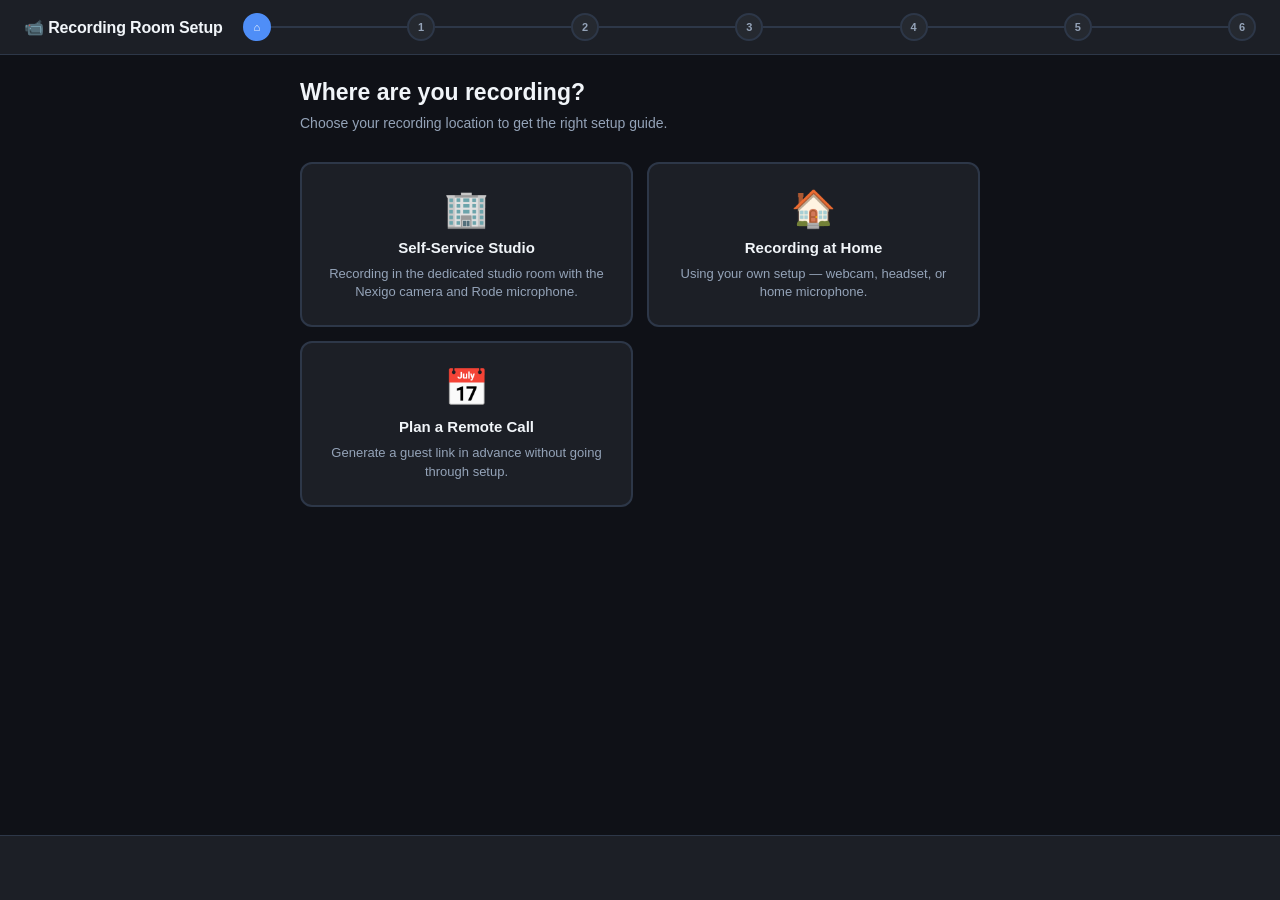
==== commit db199365: "Responsive step-1 fixes plus security and recording-lifecycle bug sweep - Prep-chip stage now shrink" ====
--- a/index.html
+++ b/index.html
@@ -120,7 +120,10 @@
     /* ── PREP STAGE (scattered confirmation chips) ── */
     .prep-stage {
       position: relative;
-      min-height: clamp(540px, 70vh, 660px);
+      /* Shrinks with the viewport so chips stay on-screen; 430px floor keeps
+         the absolutely-positioned right-column chips from colliding. */
+      min-height: clamp(430px, calc(100vh - 320px), 660px);
+      min-height: clamp(430px, calc(100dvh - 320px), 660px);
       max-width: 100%;
       margin: 14px auto 4px;
     }
@@ -132,6 +135,13 @@
       opacity: 0.65; max-width: 200px;
       font-weight: 500;
     }
+    .prep-hint-count {
+      margin-top: 7px;
+      font-size: 12.5px;
+      font-weight: 700;
+      letter-spacing: 0.02em;
+    }
+    .prep-hint-count.all-done { color: var(--success); }
     .prep-chip {
       position: absolute;
       width: clamp(190px, 33%, 230px);
@@ -189,8 +199,15 @@
       }
     }
 
-    @media (max-width: 620px) {
-      .prep-stage { min-height: 0; }
+    /* Stack the chips into a plain list whenever the scattered stage can't fit:
+       narrow screens, OR short viewports (zoomed browsers, small laptop windows). */
+    @media (max-width: 620px), (max-height: 640px) {
+      .prep-stage {
+        min-height: 0;
+        width: auto;
+        margin-left: 0;
+        transform: none;
+      }
       .prep-stage-hint { display: none; }
       .prep-chip {
         position: static; width: 100%;
@@ -403,7 +420,7 @@
     }
   </style>
   <!-- Save native getDisplayMedia before ANY script can monkey-patch it -->
-  <script>window._nativeGDM = navigator.mediaDevices.getDisplayMedia.bind(navigator.mediaDevices);</script>
+  <script>if (navigator.mediaDevices && navigator.mediaDevices.getDisplayMedia) window._nativeGDM = navigator.mediaDevices.getDisplayMedia.bind(navigator.mediaDevices);</script>
 </head>
 <body>
 
@@ -419,7 +436,10 @@
 
 <footer>
   <button class="btn btn-ghost" id="btn-back" onclick="nav(-1)">← Back</button>
-  <button class="btn btn-primary" id="btn-next" onclick="nav(1)">Next →</button>
+  <div style="display:flex;align-items:center;gap:14px;min-width:0">
+    <span id="foot-status" style="font-size:13px;color:var(--muted);font-weight:600;white-space:nowrap;overflow:hidden;text-overflow:ellipsis"></span>
+    <button class="btn btn-primary" id="btn-next" onclick="nav(1)">Next →</button>
+  </div>
 </footer>
 
 <script>
@@ -427,6 +447,23 @@
    STATE
    ============================================================= */
 const _isMac = /Mac/i.test(navigator.platform);
+
+/* HTML-escape for values interpolated into innerHTML templates */
+function esc(s) {
+  return String(s ?? '')
+    .replace(/&/g,'&amp;').replace(/</g,'&lt;').replace(/>/g,'&gt;')
+    .replace(/"/g,'&quot;').replace(/'/g,'&#39;');
+}
+
+/* Only https Descript links are accepted from URL params / generated guest links */
+function sanitizeRoomUrl(raw) {
+  try {
+    const u = new URL(String(raw).trim());
+    if (u.protocol !== 'https:') return null;
+    if (u.hostname !== 'descript.com' && !u.hostname.endsWith('.descript.com')) return null;
+    return u.href;
+  } catch(e) { return null; }
+}
 
 const S = {
   step: 0,
@@ -489,7 +526,9 @@
     }
     const p = document.createElement('div');
     p.className = 'pip' + (i === S.step ? ' active' : i < S.step ? ' done' : '');
-    p.textContent = i < S.step ? '✓' : String(i);
+    /* Step titles are 1-based with the location screen as "step 0" — show a
+       home glyph there instead of a literal 0 */
+    p.textContent = i < S.step ? '✓' : (i === 0 ? '⌂' : String(i));
     bar.appendChild(p);
   }
 }
@@ -513,6 +552,9 @@
   }
   if (dir === 1 && S.step === modeStep() && S.mode !== 'local' && S.mode !== 'descript') return;
   S.step = Math.max(0, Math.min(totalSteps() - 1, S.step + dir));
+  /* Landing back on the location screen releases the camera/mic so other
+     apps can use them; the stream re-inits when the user advances again. */
+  if (S.step === 0) stopAllMedia();
   render();
 }
 
@@ -522,7 +564,11 @@
 
   back.style.visibility = S.step === 0 ? 'hidden' : 'visible';
 
-  if (S.step === modeStep()) {
+  updatePrepProgress();
+
+  /* In descript mode the mode-picker IS the last step, so modeStep() (one
+     before last) is actually the camera step — treat it as a normal step. */
+  if (S.step === modeStep() && S.mode !== 'descript') {
     next.style.visibility = (S.mode === 'local' || S.mode === 'descript') ? 'visible' : 'hidden';
     next.textContent = 'Continue →';
     next.className = 'btn btn-primary';
@@ -569,6 +615,38 @@
   }
 }
 
+/* ── prep-checklist progress (footer counter + stage hint) ── */
+function prepChecklistArr() {
+  if (S.location === 'home'   && S.step === 1) return S.homechecks[1];
+  if (S.location === 'studio' && S.step === 2) return S.checks[2];
+  return null;
+}
+
+function updatePrepProgress() {
+  const status = document.getElementById('foot-status');
+  const arr = prepChecklistArr();
+
+  if (!arr) { if (status) status.textContent = ''; return; }
+
+  const done = arr.filter(Boolean).length, total = arr.length;
+  if (status) {
+    status.textContent = done === total ? 'All set ✓' : `${done} of ${total} confirmed`;
+    status.style.color = done === total ? 'var(--success)' : 'var(--muted)';
+  }
+  const hint = document.querySelector('.prep-hint-count');
+  if (hint) {
+    hint.textContent = `${done} of ${total} done`;
+    hint.classList.toggle('all-done', done === total);
+  }
+}
+
+function prepHintHtml(arr) {
+  const done = arr.filter(Boolean).length, total = arr.length;
+  return `<div class="prep-stage-hint">Let's prepare your space!
+    <div class="prep-hint-count${done===total?' all-done':''}">${done} of ${total} done</div>
+  </div>`;
+}
+
 /* =============================================================
    RENDER DISPATCH
    ============================================================= */
@@ -584,14 +662,14 @@
     else if (S.step === 3) { renderStep3(el); }
     else if (S.step === 4) { renderStep2(el); }
     else if (S.step === 5) { el.innerHTML = renderStep4(); }
-    else if (S.step === 6) { el.innerHTML = renderStep5(); setTimeout(() => attachStream('rec-video'), 60); }
+    else if (S.step === 6) { el.innerHTML = renderStep5(); if (!S.recActive && S.blob) showDownloadCard(); setTimeout(() => attachStream('rec-video'), 60); }
   }
   else if (S.location === 'home') {
     if      (S.step === 1) { el.innerHTML = renderHomeStep2(); bindHomeChecks(el); }
     else if (S.step === 2) { renderHomeStep3(el); }
     else if (S.step === 3) { renderHomeStep4(el); }
     else if (S.step === 4) { el.innerHTML = renderStep4(); }
-    else if (S.step === 5) { el.innerHTML = renderStep5(); setTimeout(() => attachStream('rec-video'), 60); }
+    else if (S.step === 5) { el.innerHTML = renderStep5(); if (!S.recActive && S.blob) showDownloadCard(); setTimeout(() => attachStream('rec-video'), 60); }
   }
 }
 
@@ -667,7 +745,7 @@
 
   return `
   <div class="prep-stage">
-    <div class="prep-stage-hint">Let's prepare your space!</div>
+    ${prepHintHtml(arr)}
     ${prepChip('data-s', 2, 0, '📑',  'Close extra browser tabs', '↑ top of this window', 'pp-top-left',  arr[0])}
     ${prepChip('data-s', 2, 1, '📧',  'Quit Outlook',             '↓ dock / taskbar',     'pp-bot-left',  arr[1])}
     ${prepChip('data-s', 2, 2, '💬',  'Quit Webex',               '↓ dock / taskbar',     'pp-bot-mid',   arr[2])}
@@ -687,7 +765,7 @@
 
   return `
   <div class="prep-stage">
-    <div class="prep-stage-hint">Let's prepare your space!</div>
+    ${prepHintHtml(arr)}
     ${prepChip('data-hs', 1, 0, '📑',  'Close extra browser tabs', '↑ top of this window', 'pp-top-left',  arr[0])}
     ${prepChip('data-hs', 1, 1, '📧',  'Quit Outlook',             '↓ dock / taskbar',     'pp-bot-left',  arr[1])}
     ${prepChip('data-hs', 1, 2, '💬',  'Quit Webex',               '↓ dock / taskbar',     'pp-bot-mid',   arr[2])}
@@ -729,7 +807,7 @@
         <input id="plan-room-input" type="url" placeholder="https://web.descript.com/room/..."
                style="flex:1;background:var(--bg);color:var(--text);border:1px solid var(--border);border-radius:6px;padding:7px 10px;font-size:13px"
                oninput="document.getElementById('plan-result').style.display='none'"
-               value="${S.descriptRoom || ''}"/>
+               value="${esc(S.descriptRoom || '')}"/>
         <button class="btn btn-primary" onclick="generatePlanLink()" style="flex-shrink:0;font-size:13px;padding:7px 14px">Generate</button>
       </div>
       <div style="font-size:12px;color:var(--muted);margin-top:6px">Paste the Descript Room link your guest will join — they'll skip the URL-entry step.</div>
@@ -752,8 +830,20 @@
   const opening = p.style.display === 'none';
   p.style.display = opening ? '' : 'none';
   if (card) card.classList.toggle('selected', opening);
-  /* Deselect location cards when planner opens */
-  if (opening) { S.location = 'plan'; updateNav(); }
+  if (opening) {
+    /* Remember the real location so closing the planner restores it */
+    S._prevLocation = S.location === 'plan' ? S._prevLocation : S.location;
+    S.location = 'plan';
+    document.querySelectorAll('.choice-card').forEach(c => {
+      if (c !== card) c.classList.remove('selected');
+    });
+  } else {
+    S.location = S._prevLocation || null;
+    document.querySelectorAll('.choice-card').forEach((c, i) => {
+      c.classList.toggle('selected', (i === 0 && S.location === 'studio') || (i === 1 && S.location === 'home'));
+    });
+  }
+  updateNav();
 }
 
 async function generatePlanLink() {
@@ -764,16 +854,15 @@
 
   const raw = input.value.trim();
   if (!raw) { status.textContent = 'Please paste your Descript Room link.'; return; }
-  let parsed;
-  try { parsed = new URL(raw); }
-  catch(e) { status.textContent = 'That doesn\'t look like a valid URL.'; return; }
-  if (parsed.protocol !== 'http:' && parsed.protocol !== 'https:') {
-    status.textContent = 'Link must start with https://';
+  const clean = sanitizeRoomUrl(raw);
+  if (!clean) {
+    status.textContent = 'That doesn\'t look like a Descript Room link — it should start with https://web.descript.com/';
     return;
   }
-  S.descriptRoom = raw;
-
-  const finalLink = location.origin + '/guest.html?url=' + encodeURIComponent(raw);
+  S.descriptRoom = clean;
+
+  /* Resolve relative to this page so subpath hosting and file:// both work */
+  const finalLink = new URL('guest.html?url=' + encodeURIComponent(clean), location.href).href;
   S._guestLink = finalLink;
   const display = document.getElementById('plan-link-display');
   if (display) display.textContent = finalLink;
@@ -961,6 +1050,7 @@
     return;
   }
 
+  let videoStream = null, audioStream = null;
   try {
     /* Step 1: acquire video and audio independently so a failing virtual
        camera doesn't block the microphone (and vice versa). */
@@ -979,14 +1069,14 @@
 
     /* Get video track — try 1080p first, fall back to 720p, then any */
     if (ld) { const sp = ld.querySelector('span'); if (sp) sp.textContent = 'Starting camera…'; }
-    const videoStream =
+    videoStream =
       await tryGetTrack({ video: { width:{ideal:1920}, height:{ideal:1080}, frameRate:{ideal:30} }, audio: false }) ||
       await tryGetTrack({ video: { width:{ideal:1280}, height:{ideal:720},  frameRate:{ideal:30} }, audio: false }) ||
       await tryGetTrack({ video: true, audio: false });
 
     /* Get audio track */
     if (ld) { const sp = ld.querySelector('span'); if (sp) sp.textContent = 'Starting microphone…'; }
-    const audioStream = await tryGetTrack({ video: false, audio: true });
+    audioStream = await tryGetTrack({ video: false, audio: true });
 
     /* Need at least one to proceed */
     if (!videoStream && !audioStream) throw new Error('Could not access camera or microphone.');
@@ -1021,6 +1111,9 @@
 
   } catch (err) {
     console.error(err);
+    /* Release any half-acquired tracks so the camera light doesn't stay on */
+    if (videoStream) videoStream.getTracks().forEach(t => t.stop());
+    if (audioStream) audioStream.getTracks().forEach(t => t.stop());
     const ld = document.getElementById('cam-loading');
     if (!ld) return;
 
@@ -1088,6 +1181,8 @@
 function startAudioMon() {
   if (!S.stream || S.audioCtx) return;
   try {
+    /* Cancel any previous meter loop so device switches don't stack chains */
+    if (S.rafId) { cancelAnimationFrame(S.rafId); S.rafId = null; }
     S.audioCtx = new (window.AudioContext || window.webkitAudioContext)();
     const src = S.audioCtx.createMediaStreamSource(S.stream);
     S.analyser = S.audioCtx.createAnalyser();
@@ -1098,8 +1193,8 @@
 }
 
 function rafAudio() {
+  if (!S.analyser) { S.rafId = null; return; }
   S.rafId = requestAnimationFrame(rafAudio);
-  if (!S.analyser) return;
   const buf = new Uint8Array(S.analyser.frequencyBinCount);
   S.analyser.getByteFrequencyData(buf);
   const avg = buf.reduce((a, b) => a + b, 0) / buf.length;
@@ -1301,6 +1396,12 @@
     ? _previewEffect._video
     : (document.getElementById('step3-video') || document.getElementById('step2-video'));
   if (!rawSrc || !S.stream) return;
+  /* An un-started video paints black and reads as "too dark" — wait for frames */
+  if (rawSrc.readyState < 2 || !rawSrc.videoWidth) {
+    const out = document.getElementById('bright-out');
+    if (out) out.innerHTML = '<span style="font-size:13px;color:var(--muted)">Camera is still starting — give it a second and try again.</span>';
+    return;
+  }
 
   /* W must be divisible by 3 for clean column boundaries — sample at 720p */
   const W = 1281, H = 720;
@@ -1428,7 +1529,9 @@
   }
 
   S.brightnessVal = M;
-  S.brightness    = cls === 'error' ? (rM < 0 ? 'dark' : 'bright') : 'good';
+  /* Persist the full result so re-renders show the real verdict, not a
+     downgraded "looks great" for warn/info states */
+  S.brightness = { cls, icon, title, sub };
 
   const out = document.getElementById('bright-out');
   if (out) out.innerHTML = brightHtml(cls, icon, title, sub);
@@ -1436,14 +1539,19 @@
 }
 
 function brightHtml(cls, icon, title, sub) {
-  /* Legacy single-arg calls (e.g. re-render from saved S.brightness) */
+  /* Single-arg calls: re-render from saved S.brightness (object form),
+     or legacy string states from older cached sessions */
   if (arguments.length === 1) {
-    const MAP = {
-      good:   ['good',  '✅', 'Lighting looks great!',    'Well-lit and not overexposed.'],
-      dark:   ['error', '🌑', 'Your face is too dark',    'Bring a light source closer and point it at your face.'],
-      bright: ['error', '🌟', 'Your face is overexposed', 'Reduce light intensity or move the source further back.'],
-    };
-    [cls, icon, title, sub] = MAP[cls] || MAP.good;
+    if (cls && typeof cls === 'object') {
+      ({ cls, icon, title, sub } = cls);
+    } else {
+      const MAP = {
+        good:   ['good',  '✅', 'Lighting looks great!',    'Well-lit and not overexposed.'],
+        dark:   ['error', '🌑', 'Your face is too dark',    'Bring a light source closer and point it at your face.'],
+        bright: ['error', '🌟', 'Your face is overexposed', 'Reduce light intensity or move the source further back.'],
+      };
+      [cls, icon, title, sub] = MAP[cls] || MAP.good;
+    }
   }
   return '<div class="bright-result ' + cls + '">'
        + '<span class="bright-icon">' + icon + '</span>'
@@ -1513,7 +1621,7 @@
     <div class="card" style="margin-bottom:14px">
       <label style="display:block;font-size:13px;font-weight:600;margin-bottom:8px">Descript Room Link</label>
       <input id="descript-room-input" type="url"
-        value="${S.descriptRoom || ''}"
+        value="${esc(S.descriptRoom || '')}"
         placeholder="https://web.descript.com/room/..."
         style="width:100%;box-sizing:border-box;background:var(--bg);color:var(--text);border:1px solid var(--border);border-radius:6px;padding:8px 10px;font-size:14px"
         oninput="S.descriptRoom=this.value.trim();updateNav();">
@@ -1551,7 +1659,7 @@
     if (inp) inp.style.borderColor = 'var(--danger)';
     return;
   }
-  if (parsed.protocol !== 'http:' && parsed.protocol !== 'https:') {
+  if (parsed.protocol !== 'https:') {
     if (status) status.innerHTML = '<span style="color:var(--danger)">⚠ Link must start with https://</span>';
     if (inp) inp.style.borderColor = 'var(--danger)';
     return;
@@ -1577,6 +1685,9 @@
    STEP 6 — RECORD + TELEPROMPTER
    ============================================================= */
 function renderStep5() {
+  /* Reflect an in-flight recording so navigating away and back doesn't
+     desync the UI (button showing "Start" while actually recording). */
+  const rec = S.recActive;
   return `
   <div>
     <div class="step-title">Step ${S.step} — Record Your Video</div>
@@ -1584,7 +1695,7 @@
 
     <div class="vid-wrap">
       <video id="rec-video" autoplay playsinline muted></video>
-      <div class="rec-badge" id="rec-badge" style="display:none">
+      <div class="rec-badge" id="rec-badge" style="display:${rec ? 'flex' : 'none'}">
         <div class="rec-dot"></div> REC
       </div>
     </div>
@@ -1595,10 +1706,10 @@
 
     <div style="display:flex;gap:10px;margin-top:12px;flex-wrap:wrap;align-items:center">
       <button class="btn btn-ghost" onclick="openPrompter()">📺 Open Teleprompter</button>
-      <button class="btn btn-primary" id="btn-rec" onclick="toggleRec()">⏺ Start Recording</button>
-    </div>
-
-    <div id="rec-status" style="margin-top:13px"></div>
+      <button class="btn ${rec ? 'btn-danger' : 'btn-primary'}" id="btn-rec" onclick="toggleRec()">${rec ? '⏹ Stop Recording' : '⏺ Start Recording'}</button>
+    </div>
+
+    <div id="rec-status" style="margin-top:13px">${rec ? recStatusRecordingHtml() : ''}</div>
 
     <div class="info-box" style="margin-top:6px">
       <strong>Tip:</strong> After opening the teleprompter, drag that window so it sits just below or beside your camera lens — this keeps your eyes close to the lens while you read your script.
@@ -1721,21 +1832,25 @@
     if (t) t.textContent = fmtTime(S.recSecs);
   }, 1000);
 
-  document.getElementById('rec-status').innerHTML =
-    `<div style="display:flex;align-items:center;gap:12px;flex-wrap:wrap">
+  document.getElementById('rec-status').innerHTML = recStatusRecordingHtml();
+}
+
+function recStatusRecordingHtml() {
+  return `<div style="display:flex;align-items:center;gap:12px;flex-wrap:wrap">
       <div style="display:flex;align-items:center;gap:8px;color:var(--danger);font-weight:600;font-size:14px">
         <div class="rec-dot" style="background:var(--danger)"></div>
-        Recording — <span id="rec-timer">00:00</span>
+        Recording — <span id="rec-timer">${fmtTime(S.recSecs)}</span>
       </div>
       <button class="btn btn-ghost" style="font-size:12px;padding:4px 10px" onclick="openPrompter()">📺 Teleprompter</button>
     </div>`;
 }
 
 function stopRec() {
-  if (S.recorder?.state !== 'inactive') S.recorder.stop();
+  if (S.recorder && S.recorder.state !== 'inactive') S.recorder.stop();
   S.recActive = false;
-  clearInterval(S.recTimer);
-  document.getElementById('rec-badge').style.display = 'none';
+  clearInterval(S.recTimer); S.recTimer = null;
+  const badge = document.getElementById('rec-badge');
+  if (badge) badge.style.display = 'none';
   const btn = document.getElementById('btn-rec');
   if (btn) { btn.textContent = '⏺ Start Recording'; btn.className = 'btn btn-primary'; }
 }
@@ -1743,27 +1858,40 @@
 function onRecStop() {
   const mime = S.chunks[0]?.type || 'video/webm';
   S.blob = new Blob(S.chunks, { type: mime });
-  const url = URL.createObjectURL(S.blob);
+  if (S._blobUrl) URL.revokeObjectURL(S._blobUrl);
+  S._blobUrl  = URL.createObjectURL(S.blob);
+  S._blobSecs = S.recSecs;
+  showDownloadCard();
+}
+
+/* Renders the download card into the record step's status area, or into the
+   completion screen's slot if the user already clicked Finish. */
+function showDownloadCard() {
+  const inFlow = document.getElementById('rec-status');
+  const el = inFlow || document.getElementById('completion-dl');
+  if (!el || !S.blob || !S._blobUrl) return;
   const mb  = (S.blob.size / 1048576).toFixed(1);
   const ts  = new Date().toISOString().slice(0,19).replace(/:/g,'-');
-  const ext = mime.includes('mp4') ? 'mp4' : 'webm';
-
-  document.getElementById('rec-status').innerHTML = `
+  const ext = (S.blob.type || '').includes('mp4') ? 'mp4' : 'webm';
+
+  el.innerHTML = `
     <div style="background:var(--surf);border:1px solid var(--success);
                 border-radius:10px;padding:14px 16px;
-                display:flex;align-items:center;gap:12px;flex-wrap:wrap">
+                display:flex;align-items:center;gap:12px;flex-wrap:wrap;text-align:left">
       <div style="flex:1">
         <div style="font-weight:700;color:var(--success)">✅ Recording complete — ${mb} MB</div>
-        <div style="font-size:12px;color:var(--muted);margin-top:2px">Duration: ${fmtTime(S.recSecs)}</div>
-      </div>
-      <a href="${url}" download="recording-${ts}.${ext}" class="btn btn-success">⬇ Download</a>
-      <button class="btn btn-ghost" onclick="resetRec()" style="font-size:13px">⏺ Record Again</button>
+        <div style="font-size:12px;color:var(--muted);margin-top:2px">Duration: ${fmtTime(S._blobSecs || 0)}</div>
+      </div>
+      <a href="${S._blobUrl}" download="recording-${ts}.${ext}" class="btn btn-success">⬇ Download</a>
+      ${inFlow ? '<button class="btn btn-ghost" onclick="resetRec()" style="font-size:13px">⏺ Record Again</button>' : ''}
     </div>`;
 }
 
 function resetRec() {
+  if (S._blobUrl) { URL.revokeObjectURL(S._blobUrl); S._blobUrl = null; }
   S.blob = null; S.chunks = [];
-  document.getElementById('rec-status').innerHTML = '';
+  const el = document.getElementById('rec-status');
+  if (el) el.innerHTML = '';
 }
 
 function fmtTime(s) {
@@ -2156,22 +2284,34 @@
 /* =============================================================
    FINISH
    ============================================================= */
+/* Stop every live media resource: active recording, preview effect, camera/mic
+   tracks, audio meter. Safe to call from any step. */
+function stopAllMedia() {
+  if (S.recActive) stopRec();               /* flushes MediaRecorder → onRecStop */
+  if (S.recTimer)  { clearInterval(S.recTimer); S.recTimer = null; }
+  if (_previewEffect) { try { _previewEffect.stopEffect(); } catch(e) {} _previewEffect = null; }
+  if (S.stream)   { S.stream.getTracks().forEach(t => t.stop()); S.stream = null; }
+  if (S.audioCtx) { try { S.audioCtx.close(); } catch(e) {} S.audioCtx = null; S.analyser = null; }
+  if (S.rafId)    { cancelAnimationFrame(S.rafId); S.rafId = null; }
+}
+
 function finish() {
-  if (_previewEffect) { _previewEffect.stopEffect(); _previewEffect = null; }
-  if (S.stream)   { S.stream.getTracks().forEach(t => t.stop()); S.stream = null; }
-  if (S.audioCtx) { S.audioCtx.close(); S.audioCtx = null; }
-  if (S.rafId)    { cancelAnimationFrame(S.rafId); S.rafId = null; }
+  stopAllMedia();
 
   document.getElementById('content').innerHTML = `
     <div class="completion">
       <div class="big-icon">🎬</div>
       <h2>Great work!</h2>
       <p>Your recording is complete. Download your file if you haven't already — then you're done.</p>
+      <div id="completion-dl" style="max-width:480px;margin:20px auto 0"></div>
       <button class="btn btn-ghost" onclick="location.reload()" style="margin-top:24px">Start Over</button>
     </div>`;
 
   document.querySelector('footer').style.display = 'none';
   renderBar();
+  /* A finished blob stays downloadable here; a recording that was still
+     running is flushed by stopAllMedia and lands here via onRecStop. */
+  showDownloadCard();
 }
 
 /* =============================================================
@@ -2181,10 +2321,13 @@
 (function checkSkip() {
   const params = new URLSearchParams(location.search);
   if (params.get('skip') === '1') {
-    const url = params.get('url') || '';
+    /* Only accept validated https Descript links from the query string —
+       anything else is dropped so a crafted link can't inject markup or
+       redirect the user somewhere unexpected. */
+    const url = sanitizeRoomUrl(params.get('url') || '');
     S.location = 'studio';
     S.mode = 'descript';
-    if (url) S.descriptRoom = url.trim();
+    if (url) S.descriptRoom = url;
     S.step = lastStep();  /* mode-picker step is the last step in descript mode */
   }
 })();
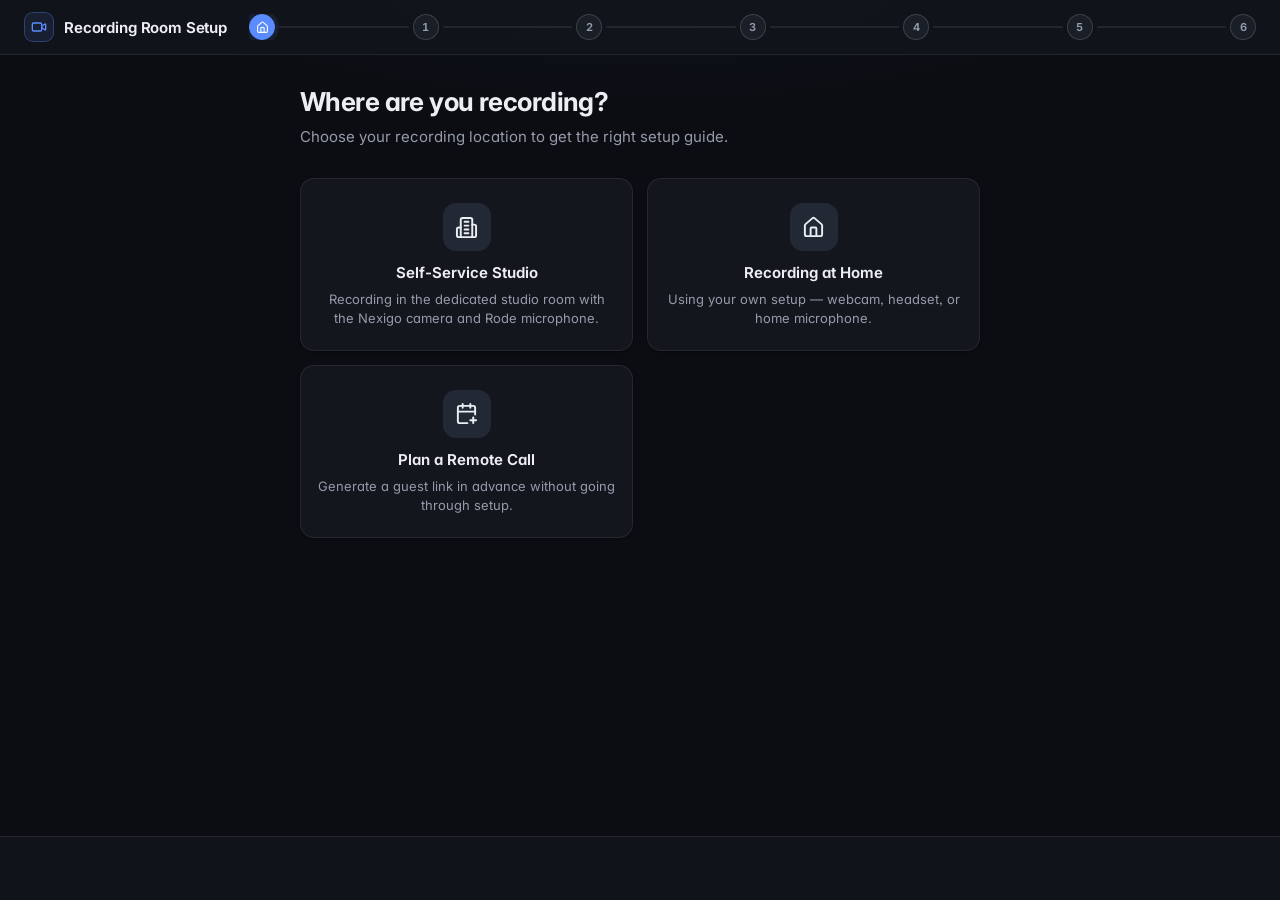
==== commit defeebf9: "Skip setup on return visits; UI refresh with shared stylesheet and line icons - Setup pass: once som" ====
--- a/index.html
+++ b/index.html
@@ -4,428 +4,18 @@
   <meta charset="UTF-8">
   <meta name="viewport" content="width=device-width, initial-scale=1.0">
   <title>Recording Room Setup</title>
-  <style>
-    *, *::before, *::after { box-sizing: border-box; margin: 0; padding: 0; }
-
-    :root {
-      --bg:       #0f1117;
-      --surf:     #1c1f26;
-      --surf2:    #252930;
-      --accent:   #4f8ef7;
-      --accent2:  #6ba3ff;
-      --success:  #22c55e;
-      --warn:     #f59e0b;
-      --danger:   #ef4444;
-      --text:     #f1f5f9;
-      --muted:    #94a3b8;
-      --border:   #2d3748;
-      --radius:   12px;
-    }
-
-    body {
-      font-family: -apple-system, BlinkMacSystemFont, 'Segoe UI', Roboto, sans-serif;
-      background: var(--bg);
-      color: var(--text);
-      height: 100vh;
-      display: flex;
-      flex-direction: column;
-      overflow: hidden;
-    }
-
-    /* ── HEADER ── */
-    header {
-      background: var(--surf);
-      border-bottom: 1px solid var(--border);
-      padding: 13px 24px;
-      display: flex;
-      align-items: center;
-      gap: 20px;
-      flex-shrink: 0;
-    }
-    header h1 {
-      font-size: 16px;
-      font-weight: 700;
-      white-space: nowrap;
-      letter-spacing: -0.01em;
-    }
-    /* ── STEP BAR ── */
-    .step-bar { display: flex; align-items: center; flex: 1; overflow: hidden; }
-    .pip {
-      width: 28px; height: 28px;
-      border-radius: 50%;
-      display: flex; align-items: center; justify-content: center;
-      font-size: 11px; font-weight: 700;
-      flex-shrink: 0;
-      background: var(--surf2);
-      border: 2px solid var(--border);
-      color: var(--muted);
-      transition: all 0.25s;
-    }
-    .pip.active { background: var(--accent); border-color: var(--accent); color: #fff; }
-    .pip.done   { background: var(--success); border-color: var(--success); color: #fff; }
-    .connector  { flex: 1; height: 2px; background: var(--border); transition: background 0.25s; }
-    .connector.done { background: var(--success); }
-
-    /* ── MAIN ── */
-    main { flex: 1; overflow-y: auto; display: flex; justify-content: center; padding: 24px 20px; }
-    .content { width: 100%; max-width: 680px; }
-
-    /* ── FOOTER ── */
-    footer {
-      border-top: 1px solid var(--border);
-      background: var(--surf);
-      padding: 13px 24px;
-      display: flex;
-      justify-content: space-between;
-      align-items: center;
-      flex-shrink: 0;
-    }
-
-    /* ── TYPE ── */
-    .step-title { font-size: 23px; font-weight: 700; line-height: 1.2; margin-bottom: 5px; }
-    .step-sub   { color: var(--muted); font-size: 14px; line-height: 1.6; margin-bottom: 22px; }
-    .sec-label  {
-      font-size: 10px; font-weight: 700;
-      text-transform: uppercase; letter-spacing: 0.08em;
-      color: var(--muted); margin: 18px 0 8px;
-    }
-
-    /* ── CHECK ROWS ── */
-    .checklist { display: flex; flex-direction: column; gap: 9px; }
-    .check-row {
-      display: flex; align-items: flex-start; gap: 12px;
-      padding: 13px 15px;
-      background: var(--surf);
-      border: 2px solid var(--border);
-      border-radius: 10px;
-      cursor: pointer;
-      transition: border-color 0.15s, background 0.15s;
-      user-select: none;
-    }
-    .check-row:hover { border-color: var(--accent); }
-    .check-row.on { border-color: var(--success); background: rgba(34,197,94,0.07); }
-    .cbox {
-      width: 21px; height: 21px;
-      border-radius: 5px;
-      border: 2px solid var(--border);
-      display: flex; align-items: center; justify-content: center;
-      flex-shrink: 0; margin-top: 1px;
-      font-size: 12px; font-weight: 700;
-      transition: all 0.15s;
-    }
-    .check-row.on .cbox { background: var(--success); border-color: var(--success); color: #fff; }
-    .crow-title { font-weight: 600; font-size: 15px; line-height: 1.3; }
-    .crow-desc  { font-size: 13px; color: var(--muted); margin-top: 2px; }
-
-    /* ── PREP STAGE (scattered confirmation chips) ── */
-    .prep-stage {
-      position: relative;
-      /* Shrinks with the viewport so chips stay on-screen; 430px floor keeps
-         the absolutely-positioned right-column chips from colliding. */
-      min-height: clamp(430px, calc(100vh - 320px), 660px);
-      min-height: clamp(430px, calc(100dvh - 320px), 660px);
-      max-width: 100%;
-      margin: 14px auto 4px;
-    }
-    .prep-stage-hint {
-      position: absolute; top: 50%; left: 50%;
-      transform: translate(-50%, -50%);
-      color: var(--muted); font-size: 14px;
-      text-align: center; pointer-events: none;
-      opacity: 0.65; max-width: 200px;
-      font-weight: 500;
-    }
-    .prep-hint-count {
-      margin-top: 7px;
-      font-size: 12.5px;
-      font-weight: 700;
-      letter-spacing: 0.02em;
-    }
-    .prep-hint-count.all-done { color: var(--success); }
-    .prep-chip {
-      position: absolute;
-      width: clamp(190px, 33%, 230px);
-      background: var(--surf);
-      border: 2px solid var(--border);
-      border-radius: 12px;
-      padding: 13px 14px;
-      cursor: pointer; user-select: none;
-      display: flex; align-items: center; gap: 12px;
-      transition: border-color 0.15s, background 0.15s;
-      z-index: 2;
-    }
-    .prep-chip:hover { border-color: var(--accent); }
-    .prep-chip.on    { border-color: var(--success); background: rgba(34,197,94,0.08); }
-    .prep-chip-icon {
-      font-size: 30px; line-height: 1;
-      flex-shrink: 0;
-      width: 36px; height: 36px;
-      display: flex; align-items: center; justify-content: center;
-      filter: drop-shadow(0 1px 2px rgba(0,0,0,0.25));
-    }
-    .prep-chip-body { flex: 1; min-width: 0; padding-right: 14px; }
-    .prep-chip .cbox {
-      position: absolute;
-      top: 7px; right: 7px;
-      width: 17px; height: 17px;
-      border-radius: 4px;
-      border: 2px solid var(--border);
-      display: flex; align-items: center; justify-content: center;
-      flex-shrink: 0; margin-top: 0;
-      font-size: 10px; font-weight: 700;
-      transition: all 0.15s;
-    }
-    .prep-chip.on .cbox { background: var(--success); border-color: var(--success); color: #fff; }
-    .prep-chip-title { font-weight: 600; font-size: 13.5px; line-height: 1.3; }
-    .prep-chip-arrow { font-size: 11.5px; color: var(--muted); margin-top: 3px; line-height: 1.25; }
-    .prep-chip.on .prep-chip-arrow { color: var(--success); opacity: 0.8; }
-
-    .pp-top-left  { top: 0;    left: 0; }
-    .pp-top-right { top: 0;    right: 0; }
-    .pp-r-2       { top: 22%;  right: 0; }
-    .pp-mid-left  { top: 50%;  left: 0;   transform: translateY(-50%); }
-    .pp-mid-right { top: 50%;  right: 0;  transform: translateY(-50%); }
-    .pp-bot-left  { bottom: 0; left: 0; }
-    .pp-bot-mid   { bottom: 0; left: 50%; transform: translateX(-50%); }
-    .pp-bot-right { bottom: 0; right: 0; }
-
-    /* On wide viewports, let the prep stage break out of .content's 680px cap
-       so chips spread across the screen instead of clustering in the middle. */
-    @media (min-width: 900px) {
-      .prep-stage {
-        width: min(96vw, 1000px);
-        margin-left: 50%;
-        transform: translateX(-50%);
-      }
-    }
-
-    /* Stack the chips into a plain list whenever the scattered stage can't fit:
-       narrow screens, OR short viewports (zoomed browsers, small laptop windows). */
-    @media (max-width: 620px), (max-height: 640px) {
-      .prep-stage {
-        min-height: 0;
-        width: auto;
-        margin-left: 0;
-        transform: none;
-      }
-      .prep-stage-hint { display: none; }
-      .prep-chip {
-        position: static; width: 100%;
-        margin-bottom: 10px;
-        transform: none !important;
-      }
-    }
-
-    /* ── BUTTONS ── */
-    .btn {
-      padding: 10px 20px; border-radius: 8px;
-      border: none; font-size: 14px; font-weight: 600;
-      cursor: pointer; display: inline-flex; align-items: center; gap: 7px;
-      transition: all 0.15s; text-decoration: none; white-space: nowrap;
-    }
-    .btn:disabled { opacity: 0.38; cursor: not-allowed; pointer-events: none; }
-    .btn-primary { background: var(--accent);   color: #fff; }
-    .btn-primary:hover:not(:disabled) { background: var(--accent2); transform: translateY(-1px); }
-    .btn-success { background: var(--success);  color: #fff; }
-    .btn-success:hover:not(:disabled) { background: #16a34a; transform: translateY(-1px); }
-    .btn-danger  { background: var(--danger);   color: #fff; }
-    .btn-danger:hover:not(:disabled)  { background: #dc2626; }
-    .btn-ghost   { background: var(--surf2); color: var(--text); border: 1px solid var(--border); }
-    .btn-ghost:hover:not(:disabled)   { border-color: var(--accent); }
-
-    /* ── CARDS ── */
-    .card { background: var(--surf); border: 1px solid var(--border); border-radius: var(--radius); padding: 16px; }
-
-    /* ── VIDEO ── */
-    .vid-wrap {
-      position: relative; width: 100%; aspect-ratio: 16/9;
-      background: #000; border-radius: var(--radius); overflow: hidden; margin-bottom: 14px;
-    }
-    .vid-wrap video {
-      width: 100%; height: 100%; object-fit: cover;
-      transform: scaleX(-1); display: block;
-    }
-    .vid-overlay {
-      position: absolute; inset: 0;
-      display: flex; align-items: center; justify-content: center;
-      pointer-events: none;
-    }
-    .cam-loading {
-      position: absolute; inset: 0;
-      background: #000;
-      display: flex; flex-direction: column; align-items: center;
-      justify-content: center; gap: 11px;
-      font-size: 14px; color: var(--muted);
-    }
-    .spinner {
-      width: 26px; height: 26px;
-      border: 3px solid var(--border); border-top-color: var(--accent);
-      border-radius: 50%; animation: spin 0.7s linear infinite;
-    }
-    @keyframes spin { to { transform: rotate(360deg); } }
-
-    /* ── AUDIO METER ── */
-    .meter-track {
-      height: 22px; background: var(--surf2);
-      border-radius: 11px; overflow: hidden; position: relative;
-    }
-    .meter-fill {
-      height: 100%; width: 2%; border-radius: 11px;
-      background: linear-gradient(90deg, #22c55e 0%, #86efac 55%, #f59e0b 80%, #ef4444 100%);
-      transition: width 0.04s linear;
-    }
-    .meter-lbl {
-      position: absolute; inset: 0;
-      display: flex; align-items: center; padding: 0 12px;
-      font-size: 12px; font-weight: 600;
-      color: rgba(255,255,255,0.8);
-      text-shadow: 0 1px 3px rgba(0,0,0,0.6);
-      pointer-events: none;
-    }
-
-    /* ── DEVICE STATUS ── */
-    .dev-row {
-      display: flex; align-items: center; gap: 10px;
-      padding: 11px 14px; background: var(--surf2);
-      border-radius: 10px; margin-bottom: 8px;
-    }
-    .sdot { width: 10px; height: 10px; border-radius: 50%; flex-shrink: 0; }
-    .sdot.green  { background: var(--success); box-shadow: 0 0 7px var(--success); }
-    .sdot.red    { background: var(--danger);  box-shadow: 0 0 7px var(--danger);  }
-    .sdot.yellow { background: var(--warn);    box-shadow: 0 0 7px var(--warn);    }
-    .dev-info { flex: 1; min-width: 0; }
-    .dev-name { font-size: 14px; font-weight: 600; }
-    .dev-sub  { font-size: 12px; color: var(--muted); margin-top: 1px; overflow: hidden; text-overflow: ellipsis; white-space: nowrap; }
-    .dev-sel {
-      background: var(--surf); color: var(--text);
-      border: 1px solid var(--border); border-radius: 6px;
-      padding: 5px 8px; font-size: 12px; max-width: 180px; flex-shrink: 0;
-    }
-
-    /* ── BRIGHTNESS ── */
-    .bright-result {
-      display: flex; align-items: center; gap: 10px;
-      padding: 10px 13px; border-radius: 8px; font-size: 14px;
-    }
-    .bright-result.good      { background: rgba(34,197,94,0.1);   border: 1px solid var(--success); }
-    .bright-result.error     { background: rgba(239,68,68,0.1);   border: 1px solid var(--danger);  }
-    .bright-result.warn      { background: rgba(245,158,11,0.12); border: 1px solid var(--warn);    }
-    .bright-result.warn-mild { background: rgba(245,158,11,0.06); border: 1px solid rgba(245,158,11,0.4); }
-    .bright-result.info      { background: rgba(79,142,247,0.07); border: 1px solid rgba(79,142,247,0.3); }
-    /* keep old class names so any cached state still renders */
-    .bright-result.dark   { background: rgba(239,68,68,0.1);  border: 1px solid var(--danger);  }
-    .bright-result.bright { background: rgba(245,158,11,0.1); border: 1px solid var(--warn);    }
-
-    /* ── DOWNLOAD WARNING ── */
-    @keyframes pulse-warn {
-      0%,100% { box-shadow: 0 0 0 0 rgba(245,158,11,0); }
-      50%      { box-shadow: 0 0 0 6px rgba(245,158,11,0.35); }
-    }
-    #rec-download-row.warn-pending {
-      background: rgba(245,158,11,0.08) !important;
-      border-color: var(--warn) !important;
-      animation: pulse-warn 1.6s ease-in-out 3;
-    }
-    .dl-item { display:flex; align-items:center; gap:10px; flex-wrap:wrap; margin-bottom:4px; }
-    .dl-badge {
-      font-size:11px; font-weight:700; padding:2px 8px; border-radius:20px;
-      flex-shrink:0; transition: all .2s;
-    }
-    .dl-badge.pending  { background:rgba(245,158,11,0.15); color:var(--warn);    border:1px solid var(--warn); }
-    .dl-badge.done     { background:rgba(34,197,94,0.12);  color:var(--success); border:1px solid var(--success); }
-    .bright-icon { font-size: 20px; }
-    .bright-title { font-weight: 600; line-height: 1.2; }
-    .bright-sub   { font-size: 12px; color: var(--muted); }
-
-    /* ── CHOICE GRID (step 4) ── */
-    .choice-grid { display: grid; grid-template-columns: 1fr 1fr; gap: 14px; }
-    .choice-card {
-      padding: 24px 14px; background: var(--surf);
-      border: 2px solid var(--border); border-radius: var(--radius);
-      cursor: pointer; text-align: center;
-      transition: all 0.15s;
-      display: flex; flex-direction: column; align-items: center; gap: 9px;
-    }
-    .choice-card:hover    { border-color: var(--accent); background: rgba(79,142,247,0.04); }
-    .choice-card.selected { border-color: var(--accent); background: rgba(79,142,247,0.09); }
-    .choice-icon  { font-size: 36px; }
-    .choice-title { font-size: 15px; font-weight: 700; }
-    .choice-desc  { font-size: 13px; color: var(--muted); line-height: 1.4; }
-
-    /* ── INFO BOX ── */
-    .info-box {
-      background: rgba(79,142,247,0.07);
-      border: 1px solid rgba(79,142,247,0.24);
-      border-radius: 10px; padding: 12px 15px;
-      font-size: 14px; color: var(--muted); line-height: 1.55; margin-top: 12px;
-    }
-    .info-box strong { color: var(--text); }
-
-    /* ── SCRIPT / TELEPROMPTER ── */
-    .script-ta {
-      width: 100%; min-height: 150px;
-      background: var(--surf2); border: 1px solid var(--border);
-      border-radius: 10px; padding: 13px; color: var(--text);
-      font-size: 15px; resize: vertical; line-height: 1.6; font-family: inherit;
-    }
-    .script-ta:focus { outline: none; border-color: var(--accent); }
-
-    /* ── RECORDING ── */
-    .rec-badge {
-      position: absolute; top: 10px; left: 10px;
-      background: var(--danger); color: #fff;
-      padding: 3px 11px; border-radius: 20px;
-      font-size: 12px; font-weight: 700;
-      display: flex; align-items: center; gap: 5px;
-    }
-    .rec-dot { width: 7px; height: 7px; background: #fff; border-radius: 50%; animation: blink 1s infinite; }
-    @keyframes blink { 0%,100%{opacity:1} 50%{opacity:0.2} }
-
-    /* ── COMPLETION ── */
-    .completion { text-align: center; padding: 44px 20px; }
-    .completion .big-icon { font-size: 70px; margin-bottom: 14px; }
-    .completion h2  { font-size: 26px; font-weight: 700; margin-bottom: 10px; }
-    .completion p   { color: var(--muted); font-size: 15px; line-height: 1.6; max-width: 360px; margin: 0 auto; }
-
-    /* ── HERO AREA (step 0) ── */
-    .hero-area { display: flex; justify-content: center; margin: 12px 0 26px; }
-
-    /* ── RESPONSIVE ── */
-    @media (max-width: 560px) {
-      .choice-grid { grid-template-columns: 1fr; }
-      .step-title  { font-size: 19px; }
-      .pip         { width: 22px; height: 22px; font-size: 10px; }
-    }
-
-
-    /* ── BACKGROUND SELECTOR ── */
-    .bg-selector {
-      display: flex; gap: 8px; flex-wrap: wrap; align-items: flex-start;
-    }
-    .bg-opt {
-      width: 88px; height: 54px;
-      border-radius: 8px; border: 2px solid var(--border);
-      background: var(--surf2); background-size: cover; background-position: center;
-      cursor: pointer; position: relative; overflow: hidden;
-      display: flex; flex-direction: column; align-items: center; justify-content: center;
-      gap: 3px; transition: border-color .15s, box-shadow .15s;
-      color: var(--text); padding: 0; flex-shrink: 0;
-    }
-    .bg-opt:hover     { border-color: var(--accent); }
-    .bg-opt.bg-active { border-color: var(--accent); box-shadow: 0 0 0 2px rgba(79,142,247,0.4); }
-    .bg-opt-lbl {
-      font-size: 10px; font-weight: 600;
-      background: rgba(0,0,0,0.65); padding: 2px 5px; border-radius: 3px;
-      white-space: nowrap; position: absolute; bottom: 4px;
-    }
-  </style>
+  <link rel="preconnect" href="https://fonts.googleapis.com">
+  <link rel="preconnect" href="https://fonts.gstatic.com" crossorigin>
+  <link rel="stylesheet" href="https://fonts.googleapis.com/css2?family=Inter:opsz,wght@14..32,400..800&display=swap">
+  <link rel="stylesheet" href="app.css?v=20261028a">
+  <script src="icons.js?v=20261028a"></script>
   <!-- Save native getDisplayMedia before ANY script can monkey-patch it -->
   <script>if (navigator.mediaDevices && navigator.mediaDevices.getDisplayMedia) window._nativeGDM = navigator.mediaDevices.getDisplayMedia.bind(navigator.mediaDevices);</script>
 </head>
 <body>
 
 <header>
-  <h1>📹 Recording Room Setup</h1>
+  <h1><span class="brand-mark"><span data-icon="video"></span></span><span class="brand-text">Recording Room Setup</span></h1>
   <div class="step-bar" id="step-bar"></div>
 </header>
 
@@ -435,10 +25,10 @@
 </main>
 
 <footer>
-  <button class="btn btn-ghost" id="btn-back" onclick="nav(-1)">← Back</button>
-  <div style="display:flex;align-items:center;gap:14px;min-width:0">
-    <span id="foot-status" style="font-size:13px;color:var(--muted);font-weight:600;white-space:nowrap;overflow:hidden;text-overflow:ellipsis"></span>
-    <button class="btn btn-primary" id="btn-next" onclick="nav(1)">Next →</button>
+  <button class="btn btn-ghost" id="btn-back" onclick="nav(-1)"><span data-icon="arrow-left"></span>Back</button>
+  <div class="foot-right">
+    <span id="foot-status" class="foot-status"></span>
+    <button class="btn btn-primary" id="btn-next" onclick="nav(1)">Next<span data-icon="arrow-right"></span></button>
   </div>
 </footer>
 
@@ -528,7 +118,7 @@
     p.className = 'pip' + (i === S.step ? ' active' : i < S.step ? ' done' : '');
     /* Step titles are 1-based with the location screen as "step 0" — show a
        home glyph there instead of a literal 0 */
-    p.textContent = i < S.step ? '✓' : (i === 0 ? '⌂' : String(i));
+    p.innerHTML = i < S.step ? icon('check') : (i === 0 ? icon('house') : String(i));
     bar.appendChild(p);
   }
 }
@@ -570,7 +160,7 @@
      before last) is actually the camera step — treat it as a normal step. */
   if (S.step === modeStep() && S.mode !== 'descript') {
     next.style.visibility = (S.mode === 'local' || S.mode === 'descript') ? 'visible' : 'hidden';
-    next.textContent = 'Continue →';
+    next.innerHTML = 'Continue' + icon('arrow-right');
     next.className = 'btn btn-primary';
     next.disabled = false;
     return;
@@ -579,9 +169,9 @@
   next.style.visibility = 'visible';
   next.className = S.step === lastStep() ? 'btn btn-success' : 'btn btn-primary';
   if (S.step === lastStep()) {
-    next.textContent = S.mode === 'descript' ? 'Open Room →' : 'Finish ✓';
+    next.innerHTML = S.mode === 'descript' ? 'Open Room' + icon('arrow-right') : 'Finish' + icon('check');
   } else {
-    next.textContent = 'Next →';
+    next.innerHTML = 'Next' + icon('arrow-right');
   }
 
   if (S.step === 0) {
@@ -630,7 +220,7 @@
 
   const done = arr.filter(Boolean).length, total = arr.length;
   if (status) {
-    status.textContent = done === total ? 'All set ✓' : `${done} of ${total} confirmed`;
+    status.innerHTML = done === total ? icon('check') + ' All set' : `${done} of ${total} confirmed`;
     status.style.color = done === total ? 'var(--success)' : 'var(--muted)';
   }
   const hint = document.querySelector('.prep-hint-count');
@@ -662,16 +252,130 @@
     else if (S.step === 3) { renderStep3(el); }
     else if (S.step === 4) { renderStep2(el); }
     else if (S.step === 5) { el.innerHTML = renderStep4(); }
-    else if (S.step === 6) { el.innerHTML = renderStep5(); if (!S.recActive && S.blob) showDownloadCard(); setTimeout(() => attachStream('rec-video'), 60); }
+    else if (S.step === 6) { el.innerHTML = renderStep5(); if (!S.recActive && S.blob) showDownloadCard(); ensureRecStream(); }
   }
   else if (S.location === 'home') {
     if      (S.step === 1) { el.innerHTML = renderHomeStep2(); bindHomeChecks(el); }
     else if (S.step === 2) { renderHomeStep3(el); }
     else if (S.step === 3) { renderHomeStep4(el); }
     else if (S.step === 4) { el.innerHTML = renderStep4(); }
-    else if (S.step === 5) { el.innerHTML = renderStep5(); if (!S.recActive && S.blob) showDownloadCard(); setTimeout(() => attachStream('rec-video'), 60); }
-  }
-}
+    else if (S.step === 5) { el.innerHTML = renderStep5(); if (!S.recActive && S.blob) showDownloadCard(); ensureRecStream(); }
+  }
+
+  if (pastSetup()) {
+    savePass();
+    if (S._resumed) el.insertAdjacentHTML('afterbegin', resumeBannerHtml());
+  }
+}
+
+/* =============================================================
+   SETUP PASS — once someone reaches the mode picker, remember it for an
+   hour so a refresh / Start Over skips the prep + equipment steps.
+   Every visit to the picker or record screen restarts the hour.
+   ============================================================= */
+const PASS_KEY = 'selfservice.setupPass';
+const PASS_TTL = 60 * 60 * 1000;
+
+/* The mode picker is step 5 in studio, 4 at home (descript mode included) */
+function pickerStep() { return S.location === 'home' ? 4 : 5; }
+function pastSetup() {
+  return (S.location === 'studio' || S.location === 'home') && S.step >= pickerStep();
+}
+
+function savePass() {
+  if (S._noPass) return;
+  const prev = S._pass || {};
+  S._pass = {
+    at:           Date.now(),
+    location:     S.location,
+    mode:         S.mode,
+    descriptRoom: S.descriptRoom || '',
+    /* Stream is released on finish / open-room — keep the last known devices */
+    videoId:      S.dev.curVideoId || prev.videoId || null,
+    audioId:      S.dev.curAudioId || prev.audioId || null,
+  };
+  try { localStorage.setItem(PASS_KEY, JSON.stringify(S._pass)); } catch(e) {}
+}
+
+function loadPass() {
+  try {
+    const p = JSON.parse(localStorage.getItem(PASS_KEY) || 'null');
+    if (p && (p.location === 'studio' || p.location === 'home') && Date.now() - p.at < PASS_TTL) return p;
+  } catch(e) {}
+  return null;
+}
+
+function clearPass() {
+  S._pass = null;
+  try { localStorage.removeItem(PASS_KEY); } catch(e) {}
+}
+
+function resumeBannerHtml() {
+  return `<div class="resume-banner">
+    <span><strong>${icon('circle-check')}Setup already done</strong> — we skipped you ahead.</span>
+    <button class="btn btn-ghost btn-xs" onclick="rerunSetup()">${icon('rotate-ccw')}Run setup again</button>
+  </div>`;
+}
+
+function rerunSetup() {
+  clearPass();
+  stopAllMedia();
+  S._resumed = false;
+  S.step = 0;
+  document.querySelector('footer').style.display = '';
+  render();
+}
+
+/* Record screen: reuse the live stream, or (after a skip-ahead) start one
+   on the devices picked during setup */
+function ensureRecStream() {
+  if (S.stream) { setTimeout(() => attachStream('rec-video'), 60); return; }
+  resumeStream();
+}
+
+async function resumeStream() {
+  if (S._resuming) return;
+  S._resuming = true;
+  const vid = S._pass?.videoId, aud = S._pass?.audioId;
+  try {
+    if (vid || aud) {
+      try {
+        const s = await navigator.mediaDevices.getUserMedia({
+          video: vid ? { deviceId: { exact: vid }, width:{ideal:1920}, height:{ideal:1080}, frameRate:{ideal:30} } : true,
+          audio: aud ? { deviceId: { exact: aud } } : true,
+        });
+        S.stream = s;
+        readDevices(await navigator.mediaDevices.enumerateDevices());
+        /* Trust the requested IDs, same as applyDeviceSwitch (virtual cameras) */
+        S.dev.curVideoId = vid || s.getVideoTracks()[0]?.getSettings().deviceId;
+        S.dev.curAudioId = aud || s.getAudioTracks()[0]?.getSettings().deviceId;
+        startAudioMon();
+      } catch(e) {
+        console.warn('Saved devices unavailable, falling back to defaults:', e);
+      }
+    }
+    if (!S.stream) await initStream();
+  } finally {
+    S._resuming = false;
+  }
+
+  /* User bailed back to the location screen while the camera was starting */
+  if (S.step === 0) { stopAllMedia(); return; }
+
+  if (!S.stream) {
+    const st = document.getElementById('rec-status');
+    if (st) st.innerHTML = `<div class="info-box danger">
+      <strong>Couldn't start your camera or microphone.</strong>
+      Close any other app using it and reload, or
+      <a class="link" href="javascript:rerunSetup()">run setup again</a>.
+    </div>`;
+    return;
+  }
+  attachStream('rec-video');
+}
+
+/* Refreshing while on the picker / record screen keeps the hour rolling */
+window.addEventListener('pagehide', () => { if (pastSetup()) savePass(); });
 
 /* =============================================================
    CHECK ROW HELPERS
@@ -682,7 +386,6 @@
       const s = row.dataset.s, i = +row.dataset.i;
       S.checks[s][i] = !S.checks[s][i];
       row.classList.toggle('on', S.checks[s][i]);
-      row.querySelector('.cbox').textContent = S.checks[s][i] ? '✓' : '';
       updateNav();
     });
   });
@@ -691,7 +394,7 @@
 function crow(s, i, title, desc) {
   const on = S.checks[s]?.[i] ?? false;
   return `<div class="check-row${on?' on':''}" data-s="${s}" data-i="${i}">
-    <div class="cbox">${on?'✓':''}</div>
+    <div class="cbox"></div>
     <div>
       <div class="crow-title">${title}</div>
       ${desc ? `<div class="crow-desc">${desc}</div>` : ''}
@@ -705,7 +408,6 @@
       const s = row.dataset.hs, i = +row.dataset.i;
       S.homechecks[s][i] = !S.homechecks[s][i];
       row.classList.toggle('on', S.homechecks[s][i]);
-      row.querySelector('.cbox').textContent = S.homechecks[s][i] ? '✓' : '';
       updateNav();
     });
   });
@@ -714,7 +416,7 @@
 function hcrow(s, i, title, desc) {
   const on = S.homechecks[s]?.[i] ?? false;
   return `<div class="check-row${on?' on':''}" data-hs="${s}" data-i="${i}">
-    <div class="cbox">${on?'✓':''}</div>
+    <div class="cbox"></div>
     <div>
       <div class="crow-title">${title}</div>
       ${desc ? `<div class="crow-desc">${desc}</div>` : ''}
@@ -725,14 +427,14 @@
 /* =============================================================
    PREP STAGE — scattered confirmation chips
    ============================================================= */
-function prepChip(attr, s, i, icon, title, arrow, posClass, on) {
+function prepChip(attr, s, i, ico, title, arrow, posClass, on) {
   return `<div class="prep-chip ${posClass}${on?' on':''}" ${attr}="${s}" data-i="${i}">
-    <div class="prep-chip-icon">${icon}</div>
+    <div class="prep-chip-icon">${icon(ico)}</div>
     <div class="prep-chip-body">
       <div class="prep-chip-title">${title}</div>
       <div class="prep-chip-arrow">${arrow}</div>
     </div>
-    <div class="cbox">${on?'✓':''}</div>
+    <div class="cbox"></div>
   </div>`;
 }
 
@@ -746,13 +448,13 @@
   return `
   <div class="prep-stage">
     ${prepHintHtml(arr)}
-    ${prepChip('data-s', 2, 0, '📑',  'Close extra browser tabs', '↑ top of this window', 'pp-top-left',  arr[0])}
-    ${prepChip('data-s', 2, 1, '📧',  'Quit Outlook',             '↓ dock / taskbar',     'pp-bot-left',  arr[1])}
-    ${prepChip('data-s', 2, 2, '💬',  'Quit Webex',               '↓ dock / taskbar',     'pp-bot-mid',   arr[2])}
-    ${prepChip('data-s', 2, 3, '📱',  'Phone on Do Not Disturb',  'on your phone',        'pp-mid-left',  arr[3])}
-    ${prepChip('data-s', 2, 4, '🛡️', 'Disconnect from VPN',      vpnArrow,               vpnPos,         arr[4])}
-    ${prepChip('data-s', 2, 5, '💡',  'Turn ON the ring light',   'on the desk',          'pp-r-2',       arr[5])}
-    ${prepChip('data-s', 2, 6, '🌑',  'Turn OFF overhead lights', 'wall switch',          'pp-mid-right', arr[6])}
+    ${prepChip('data-s', 2, 0, 'app-window',  'Close extra browser tabs', '↑ top of this window', 'pp-top-left',  arr[0])}
+    ${prepChip('data-s', 2, 1, 'mail',  'Quit Outlook',             '↓ dock / taskbar',     'pp-bot-left',  arr[1])}
+    ${prepChip('data-s', 2, 2, 'message-circle',  'Quit Webex',               '↓ dock / taskbar',     'pp-bot-mid',   arr[2])}
+    ${prepChip('data-s', 2, 3, 'smartphone',  'Phone on Do Not Disturb',  'on your phone',        'pp-mid-left',  arr[3])}
+    ${prepChip('data-s', 2, 4, 'shield-off', 'Disconnect from VPN',      vpnArrow,               vpnPos,         arr[4])}
+    ${prepChip('data-s', 2, 5, 'lightbulb',  'Turn ON the ring light',   'on the desk',          'pp-r-2',       arr[5])}
+    ${prepChip('data-s', 2, 6, 'lightbulb-off',  'Turn OFF overhead lights', 'wall switch',          'pp-mid-right', arr[6])}
   </div>`;
 }
 
@@ -766,11 +468,11 @@
   return `
   <div class="prep-stage">
     ${prepHintHtml(arr)}
-    ${prepChip('data-hs', 1, 0, '📑',  'Close extra browser tabs', '↑ top of this window', 'pp-top-left',  arr[0])}
-    ${prepChip('data-hs', 1, 1, '📧',  'Quit Outlook',             '↓ dock / taskbar',     'pp-bot-left',  arr[1])}
-    ${prepChip('data-hs', 1, 2, '💬',  'Quit Webex',               '↓ dock / taskbar',     'pp-bot-mid',   arr[2])}
-    ${prepChip('data-hs', 1, 3, '📱',  'Phone on Do Not Disturb',  'on your phone',        'pp-mid-right', arr[3])}
-    ${prepChip('data-hs', 1, 4, '🛡️', 'Disconnect from VPN',      vpnArrow,               vpnPos,         arr[4])}
+    ${prepChip('data-hs', 1, 0, 'app-window',  'Close extra browser tabs', '↑ top of this window', 'pp-top-left',  arr[0])}
+    ${prepChip('data-hs', 1, 1, 'mail',  'Quit Outlook',             '↓ dock / taskbar',     'pp-bot-left',  arr[1])}
+    ${prepChip('data-hs', 1, 2, 'message-circle',  'Quit Webex',               '↓ dock / taskbar',     'pp-bot-mid',   arr[2])}
+    ${prepChip('data-hs', 1, 3, 'smartphone',  'Phone on Do Not Disturb',  'on your phone',        'pp-mid-right', arr[3])}
+    ${prepChip('data-hs', 1, 4, 'shield-off', 'Disconnect from VPN',      vpnArrow,               vpnPos,         arr[4])}
   </div>`;
 }
 
@@ -783,42 +485,41 @@
     <div class="step-title">Where are you recording?</div>
     <div class="step-sub">Choose your recording location to get the right setup guide.</div>
 
-    <div class="choice-grid" style="margin-top:28px">
+    <div class="choice-grid spaced">
       <div class="choice-card${S.location==='studio'?' selected':''}" onclick="setLocation('studio')">
-        <div class="choice-icon">🏢</div>
+        <div class="choice-icon">${icon('building-2')}</div>
         <div class="choice-title">Self-Service Studio</div>
         <div class="choice-desc">Recording in the dedicated studio room with the Nexigo camera and Rode microphone.</div>
       </div>
       <div class="choice-card${S.location==='home'?' selected':''}" onclick="setLocation('home')">
-        <div class="choice-icon">🏠</div>
+        <div class="choice-icon">${icon('house')}</div>
         <div class="choice-title">Recording at Home</div>
         <div class="choice-desc">Using your own setup — webcam, headset, or home microphone.</div>
       </div>
       <div class="choice-card${S.location==='plan'?' selected':''}" onclick="toggleLinkPlanner()" id="planner-card">
-        <div class="choice-icon">📅</div>
+        <div class="choice-icon">${icon('calendar-plus')}</div>
         <div class="choice-title">Plan a Remote Call</div>
         <div class="choice-desc">Generate a guest link in advance without going through setup.</div>
       </div>
     </div>
 
-    <div id="link-planner" style="display:none;margin-top:20px;background:var(--surf);border:1px solid var(--border);border-radius:var(--radius);padding:18px 20px">
-      <div style="font-weight:600;margin-bottom:12px;font-size:14px">Generate a guest link</div>
-      <div style="display:flex;gap:8px;align-items:center">
-        <input id="plan-room-input" type="url" placeholder="https://web.descript.com/room/..."
-               style="flex:1;background:var(--bg);color:var(--text);border:1px solid var(--border);border-radius:6px;padding:7px 10px;font-size:13px"
+    <div id="link-planner" class="panel" style="display:none">
+      <div class="panel-title">Generate a guest link</div>
+      <div class="row-tight">
+        <input id="plan-room-input" class="input input-sm grow" type="url" placeholder="https://web.descript.com/room/..."
                oninput="document.getElementById('plan-result').style.display='none'"
                value="${esc(S.descriptRoom || '')}"/>
-        <button class="btn btn-primary" onclick="generatePlanLink()" style="flex-shrink:0;font-size:13px;padding:7px 14px">Generate</button>
-      </div>
-      <div style="font-size:12px;color:var(--muted);margin-top:6px">Paste the Descript Room link your guest will join — they'll skip the URL-entry step.</div>
-      <div id="plan-result" style="display:none;margin-top:14px">
-        <div style="font-size:12px;color:var(--muted);margin-bottom:6px">Share this link with your guest:</div>
-        <div style="display:flex;gap:8px;align-items:center">
-          <code id="plan-link-display" style="flex:1;font-size:13px;word-break:break-all"></code>
-          <button class="btn btn-ghost" onclick="copyPlanLink(event)" style="font-size:12px;padding:5px 10px;flex-shrink:0">📋 Copy</button>
+        <button class="btn btn-primary btn-sm" onclick="generatePlanLink()">Generate</button>
+      </div>
+      <div class="field-hint">Paste the Descript Room link your guest will join — they'll skip the URL-entry step.</div>
+      <div id="plan-result" class="plan-result" style="display:none">
+        <div class="plan-result-lbl">Share this link with your guest:</div>
+        <div class="row-tight">
+          <code id="plan-link-display" class="plan-link"></code>
+          <button class="btn btn-ghost btn-xs" onclick="copyPlanLink(event)">${icon('copy')}Copy</button>
         </div>
       </div>
-      <div id="plan-status" style="margin-top:10px;font-size:12px;color:var(--muted)"></div>
+      <div id="plan-status" class="field-hint"></div>
     </div>
   </div>`;
 }
@@ -873,11 +574,11 @@
 function copyPlanLink(e) {
   const link = document.getElementById('plan-link-display')?.textContent;
   if (!link) return;
+  const btn = e.currentTarget;
   navigator.clipboard.writeText(link).then(() => {
-    const btn = e.target;
-    const orig = btn.textContent;
-    btn.textContent = 'Copied!';
-    setTimeout(() => { btn.textContent = orig; }, 1800);
+    const orig = btn.innerHTML;
+    btn.innerHTML = icon('check') + 'Copied!';
+    setTimeout(() => { btn.innerHTML = orig; }, 1800);
   });
 }
 
@@ -915,27 +616,27 @@
     <div class="step-sub">Before anything else, plug into the room's equipment.</div>
 
     <div class="hero-area">
-      <svg width="180" height="90" viewBox="0 0 180 90" fill="none" xmlns="http://www.w3.org/2000/svg">
+      <svg class="dock-art" width="180" height="90" viewBox="0 0 180 90" fill="none" xmlns="http://www.w3.org/2000/svg">
         <!-- Laptop body -->
-        <rect x="4" y="18" width="58" height="40" rx="4" fill="#252930" stroke="#4f8ef7" stroke-width="1.5"/>
-        <rect x="8" y="22" width="50" height="30" rx="2" fill="#1c1f26"/>
-        <rect x="1"  y="58" width="64" height="7" rx="3.5" fill="#2d3748"/>
+        <rect x="4" y="18" width="58" height="40" rx="4" class="da-body" stroke-width="1.5"/>
+        <rect x="8" y="22" width="50" height="30" rx="2" class="da-screen"/>
+        <rect x="1"  y="58" width="64" height="7" rx="3.5" class="da-base"/>
         <!-- USB-C plug on laptop -->
-        <rect x="59" y="35" width="10" height="6" rx="3" fill="#4f8ef7"/>
+        <rect x="59" y="35" width="10" height="6" rx="3" class="da-plug"/>
         <!-- Cable -->
-        <path d="M69,38 Q90,38 90,38" stroke="#4f8ef7" stroke-width="3.5" stroke-linecap="round"/>
+        <path d="M69,38 Q90,38 90,38" class="da-cable" stroke-width="3.5" stroke-linecap="round"/>
         <!-- USB-C plug on dock -->
-        <rect x="88" y="35" width="10" height="6" rx="3" fill="#4f8ef7"/>
+        <rect x="88" y="35" width="10" height="6" rx="3" class="da-plug"/>
         <!-- Dock -->
-        <rect x="96" y="22" width="80" height="42" rx="6" fill="#252930" stroke="#4f8ef7" stroke-width="1.5"/>
+        <rect x="96" y="22" width="80" height="42" rx="6" class="da-body" stroke-width="1.5"/>
         <!-- Dock ports -->
-        <rect x="104" y="34" width="16" height="8" rx="4" fill="#2d3748" stroke="#4f8ef7" stroke-width="1"/>
-        <rect x="126" y="34" width="12" height="8" rx="4" fill="#2d3748" stroke="#3a4a60" stroke-width="1"/>
-        <rect x="144" y="34" width="12" height="8" rx="4" fill="#2d3748" stroke="#3a4a60" stroke-width="1"/>
+        <rect x="104" y="34" width="16" height="8" rx="4" class="da-port" stroke-width="1"/>
+        <rect x="126" y="34" width="12" height="8" rx="4" class="da-port-off" stroke-width="1"/>
+        <rect x="144" y="34" width="12" height="8" rx="4" class="da-port-off" stroke-width="1"/>
         <!-- LED -->
-        <circle cx="164" cy="38" r="4" fill="#22c55e" opacity="0.9"/>
+        <circle cx="164" cy="38" r="4" class="da-led" opacity="0.9"/>
         <!-- Arrow -->
-        <path d="M80 28 L90 38 L80 48" stroke="#22c55e" stroke-width="2.5" fill="none" stroke-linecap="round" stroke-linejoin="round"/>
+        <path d="M80 28 L90 38 L80 48" class="da-arrow" stroke-width="2.5" fill="none" stroke-linecap="round" stroke-linejoin="round"/>
       </svg>
     </div>
 
@@ -957,8 +658,8 @@
   const isSupported = (browser === 'Chrome' || browser === 'Firefox');
   const browserNote = isSupported
     ? ''
-    : '<div style="margin-top:14px;padding:10px 14px;background:rgba(245,158,11,0.1);border:1px solid var(--warn);border-radius:8px;font-size:13px;color:var(--warn)">'
-      + '⚠️ You appear to be using <strong>' + browser + '</strong>. If you run into issues with your camera or call, '
+    : '<div class="info-box warn">' + icon('triangle-alert')
+      + 'You appear to be using <strong>' + browser + '</strong>. If you run into issues with your camera or call, '
       + 'try switching to <strong>Chrome</strong> or <strong>Firefox</strong> — they work best with this app.'
       + '</div>';
 
@@ -983,7 +684,7 @@
     <div class="vid-wrap">
       <video id="step2-video" autoplay playsinline muted></video>
       <div class="vid-overlay">
-        <img src="guideline.png" style="width:100%;height:100%;object-fit:cover;mix-blend-mode:screen;opacity:0.85;" alt="">
+        <img src="guideline.png" class="guide-img" alt="">
       </div>
       <div class="cam-loading" id="cam-loading">
         <div class="spinner"></div>
@@ -991,7 +692,7 @@
       </div>
     </div>
 
-    <div class="info-box" style="margin-top:14px">
+    <div class="info-box">
       <strong>Positioning:</strong> Adjust your chair and camera so your head fits inside the dashed outline, with your eyes on the blue line. Your shoulders should be clearly visible.
     </div>
   </div>`;
@@ -1082,12 +783,7 @@
     if (!videoStream && !audioStream) throw new Error('Could not access camera or microphone.');
 
     /* Enumerate devices — labels are available now that permission was granted */
-    const devices = await navigator.mediaDevices.enumerateDevices();
-    S.dev.allAudio = devices.filter(d => d.kind === 'audioinput');
-    S.dev.allVideo = devices.filter(d => d.kind === 'videoinput');
-    S.dev.rode   = devices.find(d => d.kind === 'audioinput' && d.label.toLowerCase().includes('rode'));
-    S.dev.nexigo = devices.find(d => d.kind === 'videoinput' &&
-      (d.label.toLowerCase().includes('nexigo') || d.label.toLowerCase().includes('n970')));
+    readDevices(await navigator.mediaDevices.enumerateDevices());
 
     /* Combine into one stream */
     const tracks = [
@@ -1130,7 +826,7 @@
       msg  = 'Camera is in use by another app.';
       hint = 'Your webcam can only be used by one app at a time. ' +
              '<strong>Close any of these that might be open:</strong>' +
-             '<ul style="margin:8px 0 0 16px;text-align:left;line-height:1.8">' +
+             '<ul>' +
              '<li>Webex / Zoom / Teams</li>' +
              '<li>OBS / Camtasia / Loom</li>' +
              '<li>Windows Camera app</li>' +
@@ -1140,14 +836,22 @@
     }
 
     ld.innerHTML = `
-      <div style="text-align:center;padding:14px 20px">
-        <div style="font-size:28px;margin-bottom:8px">⚠️</div>
-        <div style="color:var(--danger);font-weight:600;margin-bottom:6px">${msg}</div>
-        <div style="color:var(--muted);font-size:13px;line-height:1.5">${hint}</div>
-        <button class="btn btn-ghost" onclick="location.reload()"
-                style="margin-top:14px;font-size:13px">↺ Reload page</button>
+      <div class="state">
+        <div class="state-icon danger">${icon('triangle-alert')}</div>
+        <div class="state-title danger">${msg}</div>
+        <div class="state-body">${hint}</div>
+        <button class="btn btn-ghost btn-sm" onclick="location.reload()">${icon('rotate-ccw')}Reload page</button>
       </div>`;
   }
+}
+
+/* Device lists + the studio's preferred Nexigo / Rode */
+function readDevices(devices) {
+  S.dev.allAudio = devices.filter(d => d.kind === 'audioinput');
+  S.dev.allVideo = devices.filter(d => d.kind === 'videoinput');
+  S.dev.rode   = devices.find(d => d.kind === 'audioinput' && d.label.toLowerCase().includes('rode'));
+  S.dev.nexigo = devices.find(d => d.kind === 'videoinput' &&
+    (d.label.toLowerCase().includes('nexigo') || d.label.toLowerCase().includes('n970')));
 }
 
 function attachStream(id) {
@@ -1229,7 +933,7 @@
       <div class="dev-row">
         <div class="sdot green"></div>
         <div class="dev-info">
-          <div class="dev-name">${title} &nbsp;<span style="color:var(--success)">✓ Active</span></div>
+          <div class="dev-name">${title} <span class="tag ok">${icon('check')}Active</span></div>
           <div class="dev-sub">${foundLabel}</div>
         </div>
       </div>`;
@@ -1237,17 +941,16 @@
       <div class="dev-row">
         <div class="sdot yellow"></div>
         <div class="dev-info">
-          <div class="dev-name">${title} &nbsp;<span style="color:var(--warn)">⚠ Not active</span></div>
+          <div class="dev-name">${title} <span class="tag warn">Not active</span></div>
           <div class="dev-sub">Active: ${activeLabel} &nbsp;·&nbsp; ${foundLabel} available</div>
         </div>
-        <button class="btn btn-ghost" onclick="switchToRecommended()"
-                style="font-size:12px;padding:5px 10px;flex-shrink:0">Switch ↺</button>
+        <button class="btn btn-ghost btn-xs" onclick="switchToRecommended()">${icon('rotate-ccw')}Switch</button>
       </div>`;
     return `
       <div class="dev-row">
         <div class="sdot red"></div>
         <div class="dev-info">
-          <div class="dev-name">${title} &nbsp;<span style="color:var(--danger)">⚠ Not detected</span></div>
+          <div class="dev-name">${title} <span class="tag bad">Not detected</span></div>
           <div class="dev-sub">Active: ${activeLabel}</div>
         </div>
         <select class="dev-sel" id="${selId}" onchange="manualDevice()">
@@ -1272,24 +975,24 @@
     ${devRow('Microphone — Rode', rodeActive, rodeFound, curAudLabel,
              S.dev.rode?.label   || '', 'sel-audio', S.dev.allAudio)}
 
-    ${!allOk ? `<div class="info-box" style="border-color:rgba(239,68,68,0.35);background:rgba(239,68,68,0.07);margin-bottom:4px">
+    ${!allOk ? `<div class="info-box danger">
       ${(nexigoFound || rodeFound) && !(nexigoActive && rodeActive)
-        ? `<strong style="color:var(--warn)">Preferred devices found but not active.</strong>
-           Click <strong>Switch ↺</strong> to activate them, or
-           <a href="javascript:redetect()" style="color:var(--accent);text-decoration:underline">re-scan</a> if they just appeared.`
-        : `<strong style="color:var(--danger)">Devices not detected.</strong>
+        ? `<strong class="warn-text">Preferred devices found but not active.</strong>
+           Click <strong>Switch</strong> to activate them, or
+           <a class="link" href="javascript:redetect()">re-scan</a> if they just appeared.`
+        : `<strong>Devices not detected.</strong>
            Make sure the USB-C dock is plugged in, then
-           <a href="javascript:redetect()" style="color:var(--accent);text-decoration:underline">re-scan devices</a>.`}
+           <a class="link" href="javascript:redetect()">re-scan devices</a>.`}
     </div>` : ''}
 
     <!-- AUDIO TEST -->
-    <div class="sec-label" style="margin-top:${allOk?'18':'10'}px">Microphone Test — Speak Now</div>
+    <div class="sec-label">Microphone Test — Speak Now</div>
     <div class="card">
       <div class="meter-track">
         <div class="meter-fill" id="audio-fill"></div>
-        <div class="meter-lbl">🎙 Say something to test your mic…</div>
-      </div>
-      <div style="font-size:12px;color:var(--muted);margin-top:7px">
+        <div class="meter-lbl">${icon('mic')}Say something to test your mic…</div>
+      </div>
+      <div class="field-hint">
         The bar should react when you speak. Green = good level &nbsp;·&nbsp; Red = too loud.
       </div>
     </div>
@@ -1297,13 +1000,13 @@
     <!-- LIGHTING -->
     <div class="sec-label">Lighting Check</div>
     <div class="card">
-      <div class="vid-wrap" style="margin-bottom:12px">
+      <div class="vid-wrap">
         <video id="step3-video" autoplay playsinline muted></video>
       </div>
-      <div style="display:flex;align-items:center;gap:12px;flex-wrap:wrap">
-        <button class="btn btn-ghost" onclick="checkBrightness()" style="font-size:13px">☀️ Analyze Lighting</button>
-        <div id="bright-out" style="flex:1">
-          ${S.brightness ? brightHtml(S.brightness) : '<span style="font-size:13px;color:var(--muted)">Click to analyze your current lighting</span>'}
+      <div class="bright-row">
+        <button class="btn btn-ghost btn-sm" onclick="checkBrightness()">${icon('sun')}Analyze Lighting</button>
+        <div id="bright-out" class="bright-out">
+          ${S.brightness ? brightHtml(S.brightness) : '<span class="placeholder-text">Click to analyze your current lighting</span>'}
         </div>
       </div>
     </div>
@@ -1399,7 +1102,7 @@
   /* An un-started video paints black and reads as "too dark" — wait for frames */
   if (rawSrc.readyState < 2 || !rawSrc.videoWidth) {
     const out = document.getElementById('bright-out');
-    if (out) out.innerHTML = '<span style="font-size:13px;color:var(--muted)">Camera is still starting — give it a second and try again.</span>';
+    if (out) out.innerHTML = '<span class="placeholder-text">Camera is still starting — give it a second and try again.</span>';
     return;
   }
 
@@ -1484,7 +1187,7 @@
 
   if (Math.abs(rM) === 2) {
     cls  = 'error';
-    icon = rM < 0 ? '🌑' : '🌟';
+    icon = rM < 0 ? 'moon' : 'sun';
     if (rM < 0) {
       title = 'Your face is too dark';
       sub   = 'It\'s pretty hard to see you clearly from here. A light pointing at your face from the front — even a desk lamp — would make a big difference.';
@@ -1496,7 +1199,7 @@
 
   } else if (Math.abs(rM) === 1) {
     cls  = spread > 55 ? 'warn' : 'warn-mild';
-    icon = rM < 0 ? '🌒' : '🌤';
+    icon = rM < 0 ? 'sun-dim' : 'sun';
     if (rM < 0) {
       title = 'You\'re a little underlit';
       sub   = 'You look slightly dim — bumping up your light or moving it a bit closer should do it. You don\'t need much more.';
@@ -1508,13 +1211,13 @@
 
   } else if (spread > 65) {
     cls  = 'warn-mild';
-    icon = '🌓';
+    icon = 'contrast';
     title = 'Your face looks good — but the background\'s a little uneven';
     sub   = 'The ' + maxBg.label + ' is ' + intensityWord(hotDelta) + ' than the center of the frame. ' + hotHint(maxBg);
 
   } else if (spread > 35 && hotDelta > 25) {
     cls  = 'info';
-    icon = '💡';
+    icon = 'lightbulb';
     title = 'Looking good';
     const hint = hotHint(maxBg);
     sub   = 'The ' + maxBg.label + ' is ' + intensityWord(hotDelta) + ' than the rest, but it\'s subtle and won\'t hurt your recording. '
@@ -1522,7 +1225,7 @@
 
   } else {
     cls  = 'good';
-    icon = '✅';
+    icon = 'circle-check';
     title = 'Lighting looks great!';
     sub   = 'Even and well-lit all the way across (left ' + Math.round(avg[1][0])
           + ' · center ' + Math.round(M) + ' · right ' + Math.round(avg[1][2]) + ').';
@@ -1538,23 +1241,23 @@
   updateNav();
 }
 
-function brightHtml(cls, icon, title, sub) {
+function brightHtml(cls, ico, title, sub) {
   /* Single-arg calls: re-render from saved S.brightness (object form),
      or legacy string states from older cached sessions */
   if (arguments.length === 1) {
     if (cls && typeof cls === 'object') {
-      ({ cls, icon, title, sub } = cls);
+      ({ cls, icon: ico, title, sub } = cls);
     } else {
       const MAP = {
-        good:   ['good',  '✅', 'Lighting looks great!',    'Well-lit and not overexposed.'],
-        dark:   ['error', '🌑', 'Your face is too dark',    'Bring a light source closer and point it at your face.'],
-        bright: ['error', '🌟', 'Your face is overexposed', 'Reduce light intensity or move the source further back.'],
+        good:   ['good',  'circle-check', 'Lighting looks great!',    'Well-lit and not overexposed.'],
+        dark:   ['error', 'moon', 'Your face is too dark',    'Bring a light source closer and point it at your face.'],
+        bright: ['error', 'sun', 'Your face is overexposed', 'Reduce light intensity or move the source further back.'],
       };
-      [cls, icon, title, sub] = MAP[cls] || MAP.good;
+      [cls, ico, title, sub] = MAP[cls] || MAP.good;
     }
   }
   return '<div class="bright-result ' + cls + '">'
-       + '<span class="bright-icon">' + icon + '</span>'
+       + '<span class="bright-icon">' + (ICON_PATHS[ico] ? icon(ico) : esc(ico)) + '</span>'
        + '<div><div class="bright-title">' + title + '</div>'
        + '<div class="bright-sub">' + sub + '</div></div></div>';
 }
@@ -1570,23 +1273,23 @@
 
     <div class="choice-grid">
       <div class="choice-card${S.mode==='descript'?' selected':''}" onclick="setMode('descript')">
-        <div class="choice-icon">🎬</div>
+        <div class="choice-icon">${icon('clapperboard')}</div>
         <div class="choice-title">Descript Room</div>
         <div class="choice-desc">Recommended.<br>Open your Descript Room from this app.</div>
       </div>
       <div class="choice-card${S.mode==='local'?' selected':''}" onclick="setMode('local')">
-        <div class="choice-icon">⏺</div>
+        <div class="choice-icon">${icon('circle-dot')}</div>
         <div class="choice-title">Record Here</div>
         <div class="choice-desc">Use this app with a built-in teleprompter.</div>
       </div>
       <div class="choice-card${S.mode==='virtual'?' selected':''}" onclick="setMode('virtual')">
-        <div class="choice-icon">🎥</div>
+        <div class="choice-icon">${icon('video')}</div>
         <div class="choice-title">Virtual Call or Other App</div>
         <div class="choice-desc">Riverside, Zoom, Webex, Camtasia, etc.<br>I'll record somewhere else.</div>
       </div>
     </div>
 
-    <div id="mode-msg" style="margin-top:18px">${S.mode ? modeMsgHtml(S.mode) : ''}</div>
+    <div id="mode-msg" class="mode-msg">${S.mode ? modeMsgHtml(S.mode) : ''}</div>
   </div>`;
 }
 
@@ -1606,30 +1309,29 @@
   if (m === 'virtual') {
     const vidLabel = S.dev.allVideo.find(d => d.deviceId === S.dev.curVideoId)?.label || 'your camera';
     const audLabel = S.dev.allAudio.find(d => d.deviceId === S.dev.curAudioId)?.label || 'your microphone';
-    return `<div style="text-align:center;padding:26px 16px;background:var(--surf);border:1px solid var(--success);border-radius:var(--radius)">
-      <div style="font-size:54px;margin-bottom:10px">🎉</div>
-      <div style="font-size:21px;font-weight:700;margin-bottom:8px">You're all set!</div>
-      <div style="color:var(--muted);line-height:1.7;font-size:14px">
-        Your camera is <strong style="color:var(--text)">${vidLabel}</strong> and
-        your microphone is <strong style="color:var(--text)">${audLabel}</strong>.<br>
+    return `<div class="state state-card">
+      <div class="state-icon success">${icon('party-popper')}</div>
+      <div class="state-title">You're all set!</div>
+      <div class="state-body">
+        Your camera is <strong>${esc(vidLabel)}</strong> and
+        your microphone is <strong>${esc(audLabel)}</strong>.<br>
         Close this app and open your recording software. Good luck!
       </div>
     </div>`;
   }
   if (m === 'descript') {
     return `
-    <div class="card" style="margin-bottom:14px">
-      <label style="display:block;font-size:13px;font-weight:600;margin-bottom:8px">Descript Room Link</label>
-      <input id="descript-room-input" type="url"
+    <div class="card field-card">
+      <label class="field-label" for="descript-room-input">Descript Room Link</label>
+      <input id="descript-room-input" class="input" type="url"
         value="${esc(S.descriptRoom || '')}"
         placeholder="https://web.descript.com/room/..."
-        style="width:100%;box-sizing:border-box;background:var(--bg);color:var(--text);border:1px solid var(--border);border-radius:6px;padding:8px 10px;font-size:14px"
         oninput="S.descriptRoom=this.value.trim();updateNav();">
-      <div style="font-size:12px;color:var(--muted);margin-top:6px">
+      <div class="field-hint">
         The full URL to your Descript Room — usually starts with <code>https://web.descript.com/room/</code>
       </div>
     </div>
-    <div id="descript-status" style="font-size:13px;color:var(--muted);margin-bottom:10px;min-height:18px"></div>
+    <div id="descript-status" class="status-line"></div>
     <div class="info-box">
       <strong>What happens next:</strong> Clicking Open Room will release your camera and microphone
       and redirect you to the Descript Room in this tab. Descript will then ask for permission to
@@ -1655,12 +1357,12 @@
   let parsed;
   try { parsed = new URL(raw); }
   catch(e) {
-    if (status) status.innerHTML = '<span style="color:var(--danger)">⚠ That doesn\'t look like a valid URL. Paste the full Descript Room link.</span>';
+    if (status) status.innerHTML = '<span class="text-danger">' + icon('triangle-alert') + ' That doesn\'t look like a valid URL. Paste the full Descript Room link.</span>';
     if (inp) inp.style.borderColor = 'var(--danger)';
     return;
   }
   if (parsed.protocol !== 'https:') {
-    if (status) status.innerHTML = '<span style="color:var(--danger)">⚠ Link must start with https://</span>';
+    if (status) status.innerHTML = '<span class="text-danger">' + icon('triangle-alert') + ' Link must start with https://</span>';
     if (inp) inp.style.borderColor = 'var(--danger)';
     return;
   }
@@ -1704,14 +1406,14 @@
     <textarea class="script-ta" id="script-ta"
       placeholder="Paste or type your script here…&#10;The teleprompter window will scroll it for you at adjustable speed."></textarea>
 
-    <div style="display:flex;gap:10px;margin-top:12px;flex-wrap:wrap;align-items:center">
-      <button class="btn btn-ghost" onclick="openPrompter()">📺 Open Teleprompter</button>
-      <button class="btn ${rec ? 'btn-danger' : 'btn-primary'}" id="btn-rec" onclick="toggleRec()">${rec ? '⏹ Stop Recording' : '⏺ Start Recording'}</button>
-    </div>
-
-    <div id="rec-status" style="margin-top:13px">${rec ? recStatusRecordingHtml() : ''}</div>
-
-    <div class="info-box" style="margin-top:6px">
+    <div class="rec-actions">
+      <button class="btn btn-ghost" onclick="openPrompter()">${icon('scroll-text')}Open Teleprompter</button>
+      <button class="btn ${rec ? 'btn-danger' : 'btn-primary'}" id="btn-rec" onclick="toggleRec()">${recBtnLabel(rec)}</button>
+    </div>
+
+    <div id="rec-status" class="rec-status">${rec ? recStatusRecordingHtml() : ''}</div>
+
+    <div class="info-box">
       <strong>Tip:</strong> After opening the teleprompter, drag that window so it sits just below or beside your camera lens — this keeps your eyes close to the lens while you read your script.
     </div>
   </div>`;
@@ -1751,13 +1453,15 @@
 #txt{font-size:33px;line-height:1.8;text-align:center;color:#fff}
 #fade{position:fixed;bottom:0;left:0;right:0;height:72px;
   background:linear-gradient(transparent,#000);pointer-events:none}
+#bar button{display:inline-flex;align-items:center;gap:6px}
+.ico{width:1em;height:1em;flex-shrink:0}.ico-fill{fill:currentColor;stroke:none}
 </style></head><body>
 <div id="bar">
-  <button id="pbtn" onclick="tog()">▶ Start</button>
+  <button id="pbtn" onclick="tog()">${icon('play', 'ico-fill')}Start</button>
   <label>Speed</label>
   <input type="range" id="spd" min="1" max="20" value="5" oninput="chSpd(+this.value)">
   <label id="sv">5</label>
-  <button onclick="rst()" style="background:#1a1a1a">↺ Reset</button>
+  <button onclick="rst()" style="background:#1a1a1a">${icon('rotate-ccw')}Reset</button>
   <label style="margin-left:6px">Size</label>
   <button class="sz" onclick="chSz(-2)">A−</button>
   <button class="sz" onclick="chSz(2)">A+</button>
@@ -1769,11 +1473,12 @@
 <div id="fade"></div>
 <script>
 let going=false,spd=5,iv=null,sz=33;
+const PLAY='${icon('play', 'ico-fill')}Start', PAUSE='${icon('pause', 'ico-fill')}Pause';
 function chSz(d){sz=Math.min(72,Math.max(16,sz+d));document.getElementById('txt').style.fontSize=sz+'px';}
 function tog(){
   going=!going;
   const b=document.getElementById('pbtn');
-  b.textContent=going?'⏸ Pause':'▶ Start';
+  b.innerHTML=going?PAUSE:PLAY;
   b.className=going?'go':'';
   clearInterval(iv);
   if(going)iv=setInterval(()=>document.getElementById('scroll').scrollBy(0,spd*.4),30);
@@ -1793,6 +1498,10 @@
 }
 
 /* ── Recording ── */
+function recBtnLabel(recording) {
+  return recording ? icon('square', 'ico-fill') + 'Stop Recording' : icon('circle', 'ico-fill') + 'Start Recording';
+}
+
 function toggleRec() { S.recActive ? stopRec() : startRec(); }
 
 function startRec() {
@@ -1824,7 +1533,7 @@
 
   document.getElementById('rec-badge').style.display = 'flex';
   const btn = document.getElementById('btn-rec');
-  if (btn) { btn.textContent = '⏹ Stop Recording'; btn.className = 'btn btn-danger'; }
+  if (btn) { btn.innerHTML = recBtnLabel(true); btn.className = 'btn btn-danger'; }
 
   S.recTimer = setInterval(() => {
     S.recSecs++;
@@ -1836,12 +1545,12 @@
 }
 
 function recStatusRecordingHtml() {
-  return `<div style="display:flex;align-items:center;gap:12px;flex-wrap:wrap">
-      <div style="display:flex;align-items:center;gap:8px;color:var(--danger);font-weight:600;font-size:14px">
-        <div class="rec-dot" style="background:var(--danger)"></div>
-        Recording — <span id="rec-timer">${fmtTime(S.recSecs)}</span>
-      </div>
-      <button class="btn btn-ghost" style="font-size:12px;padding:4px 10px" onclick="openPrompter()">📺 Teleprompter</button>
+  return `<div class="row">
+      <div class="rec-live">
+        <div class="rec-dot red"></div>
+        Recording — <span id="rec-timer" class="tnum">${fmtTime(S.recSecs)}</span>
+      </div>
+      <button class="btn btn-ghost btn-xs" onclick="openPrompter()">${icon('scroll-text')}Teleprompter</button>
     </div>`;
 }
 
@@ -1852,7 +1561,7 @@
   const badge = document.getElementById('rec-badge');
   if (badge) badge.style.display = 'none';
   const btn = document.getElementById('btn-rec');
-  if (btn) { btn.textContent = '⏺ Start Recording'; btn.className = 'btn btn-primary'; }
+  if (btn) { btn.innerHTML = recBtnLabel(false); btn.className = 'btn btn-primary'; }
 }
 
 function onRecStop() {
@@ -1875,15 +1584,13 @@
   const ext = (S.blob.type || '').includes('mp4') ? 'mp4' : 'webm';
 
   el.innerHTML = `
-    <div style="background:var(--surf);border:1px solid var(--success);
-                border-radius:10px;padding:14px 16px;
-                display:flex;align-items:center;gap:12px;flex-wrap:wrap;text-align:left">
-      <div style="flex:1">
-        <div style="font-weight:700;color:var(--success)">✅ Recording complete — ${mb} MB</div>
-        <div style="font-size:12px;color:var(--muted);margin-top:2px">Duration: ${fmtTime(S._blobSecs || 0)}</div>
-      </div>
-      <a href="${S._blobUrl}" download="recording-${ts}.${ext}" class="btn btn-success">⬇ Download</a>
-      ${inFlow ? '<button class="btn btn-ghost" onclick="resetRec()" style="font-size:13px">⏺ Record Again</button>' : ''}
+    <div class="dl-card">
+      <div class="grow">
+        <div class="dl-title">${icon('circle-check')}Recording complete — ${mb} MB</div>
+        <div class="dl-meta">Duration: ${fmtTime(S._blobSecs || 0)}</div>
+      </div>
+      <a href="${S._blobUrl}" download="recording-${ts}.${ext}" class="btn btn-success">${icon('download')}Download</a>
+      ${inFlow ? '<button class="btn btn-ghost btn-sm" onclick="resetRec()">' + icon('rotate-ccw') + 'Record Again</button>' : ''}
     </div>`;
 }
 
@@ -1915,8 +1622,8 @@
   const isSupported = (browser === 'Chrome' || browser === 'Firefox');
   const browserNote = isSupported
     ? ''
-    : '<div style="margin-top:14px;padding:10px 14px;background:rgba(245,158,11,0.1);border:1px solid var(--warn);border-radius:8px;font-size:13px;color:var(--warn)">'
-      + '⚠️ You appear to be using <strong>' + browser + '</strong>. If you run into issues with your camera or call, '
+    : '<div class="info-box warn">' + icon('triangle-alert')
+      + 'You appear to be using <strong>' + browser + '</strong>. If you run into issues with your camera or call, '
       + 'try switching to <strong>Chrome</strong> or <strong>Firefox</strong> — they work best with this app.'
       + '</div>';
 
@@ -1940,45 +1647,45 @@
 
     <!-- DEVICE PICKERS -->
     <div class="sec-label">Camera</div>
-    <div class="card" style="padding:12px 14px">
-      <div style="display:flex;align-items:center;gap:10px;flex-wrap:wrap">
-        <span style="font-size:13px;color:var(--muted);flex-shrink:0">Active:</span>
-        <span style="font-size:13px;flex:1;min-width:0;overflow:hidden;text-overflow:ellipsis;white-space:nowrap">${curVidLabel}</span>
+    <div class="card card-tight">
+      <div class="row">
+        <span class="dev-active-lbl">Active:</span>
+        <span class="dev-value">${curVidLabel}</span>
         ${S.dev.allVideo.length > 0 ? `
-        <select class="dev-sel" id="home-sel-video" onchange="homeDeviceSwitch()" style="max-width:200px">
+        <select class="dev-sel" id="home-sel-video" onchange="homeDeviceSwitch()">
           ${S.dev.allVideo.map(d => `<option value="${d.deviceId}"${d.deviceId===S.dev.curVideoId?' selected':''}>${d.label||d.deviceId.slice(0,12)}</option>`).join('')}
         </select>` : ''}
       </div>
     </div>
 
-    <div class="sec-label" style="margin-top:14px">Microphone</div>
-    <div class="card" style="padding:12px 14px">
-      <div style="display:flex;align-items:center;gap:10px;flex-wrap:wrap">
-        <span style="font-size:13px;color:var(--muted);flex-shrink:0">Active:</span>
-        <span style="font-size:13px;flex:1;min-width:0;overflow:hidden;text-overflow:ellipsis;white-space:nowrap">${curAudLabel}</span>
+    <div class="sec-label">Microphone</div>
+    <div class="card card-tight">
+      <div class="row">
+        <span class="dev-active-lbl">Active:</span>
+        <span class="dev-value">${curAudLabel}</span>
         ${S.dev.allAudio.length > 0 ? `
-        <select class="dev-sel" id="home-sel-audio" onchange="homeDeviceSwitch()" style="max-width:200px">
+        <select class="dev-sel" id="home-sel-audio" onchange="homeDeviceSwitch()">
           ${S.dev.allAudio.map(d => `<option value="${d.deviceId}"${d.deviceId===S.dev.curAudioId?' selected':''}>${d.label||d.deviceId.slice(0,12)}</option>`).join('')}
         </select>` : ''}
       </div>
     </div>
 
     <!-- AUDIO TEST -->
-    <div class="sec-label" style="margin-top:18px">Microphone Test — Speak Now</div>
+    <div class="sec-label">Microphone Test — Speak Now</div>
     <div class="card">
       <div class="meter-track">
         <div class="meter-fill" id="audio-fill"></div>
-        <div class="meter-lbl">🎙 Say something to test your mic…</div>
-      </div>
-      <div style="font-size:12px;color:var(--muted);margin-top:7px">
+        <div class="meter-lbl">${icon('mic')}Say something to test your mic…</div>
+      </div>
+      <div class="field-hint">
         The bar should react when you speak.
       </div>
     </div>
 
     <!-- CAMERA PREVIEW -->
-    <div class="sec-label" style="margin-top:18px">Camera Preview</div>
+    <div class="sec-label">Camera Preview</div>
     <div class="card">
-      <div class="vid-wrap" style="margin-bottom:8px">
+      <div class="vid-wrap">
         <video id="step3-video" autoplay playsinline muted></video>
         <div class="cam-loading" id="cam-loading">
           <div class="spinner"></div>
@@ -2018,7 +1725,7 @@
     <div class="vid-wrap">
       <video id="step2-video" autoplay playsinline muted></video>
       <div class="vid-overlay">
-        <img src="guideline.png" style="width:100%;height:100%;object-fit:cover;mix-blend-mode:screen;opacity:0.85;" alt="">
+        <img src="guideline.png" class="guide-img" alt="">
       </div>
       <div class="cam-loading" id="cam-loading">
         <div class="spinner"></div>
@@ -2027,17 +1734,17 @@
     </div>
 
     <!-- LIGHTING -->
-    <div class="sec-label" style="margin-top:16px">Lighting Check</div>
+    <div class="sec-label">Lighting Check</div>
     <div class="card">
-      <div style="display:flex;align-items:center;gap:12px;flex-wrap:wrap;margin-bottom:10px">
-        <button class="btn btn-ghost" onclick="checkBrightness()" style="font-size:13px">☀️ Analyze Lighting</button>
-        <div id="bright-out" style="flex:1">
-          ${S.brightness ? brightHtml(S.brightness) : '<span style="font-size:13px;color:var(--muted)">Click to analyze your current lighting</span>'}
+      <div class="bright-row">
+        <button class="btn btn-ghost btn-sm" onclick="checkBrightness()">${icon('sun')}Analyze Lighting</button>
+        <div id="bright-out" class="bright-out">
+          ${S.brightness ? brightHtml(S.brightness) : '<span class="placeholder-text">Click to analyze your current lighting</span>'}
         </div>
       </div>
     </div>
 
-    <div class="info-box" style="margin-top:14px">
+    <div class="info-box">
       <strong>Tips for better home lighting:</strong><br>
       • <strong>Face a light source</strong> — sit facing a window or lamp, not with it behind you<br>
       • <strong>Too dark?</strong> Bring in a desk lamp or ring light and point it at your face<br>
@@ -2214,7 +1921,7 @@
 let _previewEffect = null;
 
 function renderBgSelector(activeId, compact) {
-  const header = compact ? '' : '<div class="sec-label" style="margin-top:14px">Virtual Background</div>';
+  const header = compact ? '' : '<div class="sec-label">Virtual Background</div>';
   const opts = BG_OPTIONS.map(o => {
     const active   = o.id === activeId ? ' bg-active' : '';
     const bgStyle  = o.src ? ' style="background-image:url(\'' + o.src + '\')"' : '';
@@ -2300,11 +2007,11 @@
 
   document.getElementById('content').innerHTML = `
     <div class="completion">
-      <div class="big-icon">🎬</div>
+      <div class="big-icon">${icon('circle-check')}</div>
       <h2>Great work!</h2>
       <p>Your recording is complete. Download your file if you haven't already — then you're done.</p>
-      <div id="completion-dl" style="max-width:480px;margin:20px auto 0"></div>
-      <button class="btn btn-ghost" onclick="location.reload()" style="margin-top:24px">Start Over</button>
+      <div id="completion-dl" class="completion-dl"></div>
+      <button class="btn btn-ghost" onclick="location.reload()">${icon('rotate-ccw')}Start Over</button>
     </div>`;
 
   document.querySelector('footer').style.display = 'none';
@@ -2329,7 +2036,20 @@
     S.mode = 'descript';
     if (url) S.descriptRoom = url;
     S.step = lastStep();  /* mode-picker step is the last step in descript mode */
-  }
+    S._noPass = true;     /* skipped setup, so don't grant a pass for it */
+    return;
+  }
+
+  /* Finished setup within the last hour → straight to the record screen
+     (local), the room-link screen (Descript), or the mode picker */
+  const pass = loadPass();
+  if (!pass) return;
+  S._pass    = pass;
+  S._resumed = true;
+  S.location = pass.location;
+  S.mode     = ['descript', 'local', 'virtual'].includes(pass.mode) ? pass.mode : null;
+  S.descriptRoom = pass.descriptRoom || '';
+  S.step = (S.mode === 'local' || S.mode === 'descript') ? lastStep() : pickerStep();
 })();
 render();
 </script>
--- a/app.css
+++ b/app.css
@@ -0,0 +1,707 @@
+/* =============================================================
+   Shared stylesheet — index.html (setup app) + guest.html (guest setup).
+   Colours, radii and shadows live in the tokens below; components should
+   reference tokens, never raw hex / rgba.
+   ============================================================= */
+*, *::before, *::after { box-sizing: border-box; margin: 0; padding: 0; }
+
+:root {
+  color-scheme: dark;
+
+  /* surfaces, darkest → lightest */
+  --bg:     #0b0d12;
+  --surf:   #13161d;
+  --surf2:  #1a1e27;
+  --surf3:  #232835;
+
+  /* hairlines */
+  --border:        rgba(255,255,255,0.08);
+  --border-strong: rgba(255,255,255,0.15);
+
+  /* text */
+  --text:  #eceef3;
+  --muted: #959bab;
+  --faint: #626a7b;
+
+  /* accent */
+  --accent:       #5b8cff;
+  --accent-hover: #7ba3ff;
+  --accent-tint:  rgba(91,140,255,0.10);
+  --accent-line:  rgba(91,140,255,0.32);
+  --on-accent:    #ffffff;
+
+  /* status */
+  --success:      #3ccf8e;
+  --success-hover:#2fb97c;
+  --success-tint: rgba(60,207,142,0.10);
+  --success-line: rgba(60,207,142,0.38);
+  --warn:         #f2b03d;
+  --warn-tint:    rgba(242,176,61,0.10);
+  --warn-line:    rgba(242,176,61,0.40);
+  --danger:       #f26363;
+  --danger-hover: #e04c4c;
+  --danger-tint:  rgba(242,99,99,0.10);
+  --danger-line:  rgba(242,99,99,0.40);
+  --on-status:    #0b0d12;
+
+  /* shape */
+  --radius:    14px;
+  --radius-sm: 10px;
+  --radius-xs: 7px;
+  --shadow-1:  0 1px 2px rgba(0,0,0,0.35);
+  --shadow-2:  0 10px 30px rgba(0,0,0,0.35), 0 1px 2px rgba(0,0,0,0.4);
+  --ring:      0 0 0 3px var(--accent-tint);
+
+  --font: 'Inter', system-ui, -apple-system, BlinkMacSystemFont, 'Segoe UI', Roboto, sans-serif;
+  --ease: cubic-bezier(.2,.7,.2,1);
+}
+
+body {
+  font-family: var(--font);
+  font-size: 14px;
+  font-feature-settings: 'cv11', 'ss03';
+  -webkit-font-smoothing: antialiased;
+  background:
+    radial-gradient(1100px 520px at 50% -240px, rgba(91,140,255,0.09), transparent 70%),
+    var(--bg);
+  color: var(--text);
+  height: 100vh;
+  display: flex;
+  flex-direction: column;
+  overflow: hidden;
+}
+
+.ico { width: 1em; height: 1em; flex-shrink: 0; display: inline-block; vertical-align: -0.125em; }
+.ico-fill { fill: currentColor; stroke: none; }
+a { color: var(--accent); }
+.link { color: var(--accent); text-decoration: underline; text-underline-offset: 2px; }
+.link:hover { color: var(--accent-hover); }
+.tnum { font-variant-numeric: tabular-nums; }
+.muted { color: var(--muted); }
+code {
+  font-family: ui-monospace, 'SF Mono', 'Cascadia Code', Consolas, monospace;
+  font-size: 0.92em;
+}
+
+:focus-visible { outline: 2px solid var(--accent); outline-offset: 2px; }
+
+/* ── HEADER ── */
+header {
+  background: rgba(19,22,29,0.78);
+  backdrop-filter: blur(14px);
+  -webkit-backdrop-filter: blur(14px);
+  border-bottom: 1px solid var(--border);
+  padding: 12px 24px;
+  display: flex;
+  align-items: center;
+  gap: 22px;
+  flex-shrink: 0;
+}
+header h1 {
+  display: flex; align-items: center; gap: 10px;
+  font-size: 15px;
+  font-weight: 650;
+  white-space: nowrap;
+  letter-spacing: -0.01em;
+}
+.brand-mark {
+  width: 30px; height: 30px;
+  border-radius: 9px;
+  display: flex; align-items: center; justify-content: center;
+  background: var(--accent-tint);
+  border: 1px solid var(--accent-line);
+  color: var(--accent);
+  font-size: 16px;
+}
+.ver-tag {
+  font-size: 10px; color: var(--faint); opacity: 0.6;
+  cursor: default; margin-left: auto; flex-shrink: 0;
+}
+
+/* ── STEP BAR ── */
+.step-bar { display: flex; align-items: center; flex: 1; overflow: hidden; }
+.pip {
+  width: 26px; height: 26px;
+  border-radius: 50%;
+  display: flex; align-items: center; justify-content: center;
+  font-size: 11px; font-weight: 650;
+  font-variant-numeric: tabular-nums;
+  flex-shrink: 0;
+  background: var(--surf2);
+  border: 1px solid var(--border-strong);
+  color: var(--muted);
+  transition: background .25s var(--ease), border-color .25s var(--ease), color .25s var(--ease), box-shadow .25s var(--ease);
+}
+.pip .ico { font-size: 13px; }
+.pip.active { background: var(--accent); border-color: var(--accent); color: var(--on-accent); box-shadow: 0 0 0 4px var(--accent-tint); }
+.pip.done   { background: var(--success-tint); border-color: var(--success-line); color: var(--success); }
+.connector  { flex: 1; height: 2px; margin: 0 4px; border-radius: 2px; background: var(--border); transition: background .25s var(--ease); }
+.connector.done { background: var(--success-line); }
+
+/* ── MAIN ── */
+main {
+  flex: 1; overflow-y: auto;
+  display: flex; justify-content: center;
+  padding: 32px 20px;
+  scrollbar-color: var(--surf3) transparent;
+}
+.content { width: 100%; max-width: 680px; }
+
+/* ── FOOTER ── */
+footer {
+  border-top: 1px solid var(--border);
+  background: rgba(19,22,29,0.78);
+  backdrop-filter: blur(14px);
+  -webkit-backdrop-filter: blur(14px);
+  padding: 12px 24px;
+  display: flex;
+  justify-content: space-between;
+  align-items: center;
+  flex-shrink: 0;
+}
+.foot-right { display: flex; align-items: center; gap: 14px; min-width: 0; }
+.foot-status {
+  font-size: 13px; font-weight: 600; color: var(--muted);
+  font-variant-numeric: tabular-nums;
+  white-space: nowrap; overflow: hidden; text-overflow: ellipsis;
+}
+
+/* ── TYPE ── */
+.step-title {
+  font-size: 26px; font-weight: 700;
+  line-height: 1.15; letter-spacing: -0.022em;
+  margin-bottom: 8px;
+}
+.step-sub   { color: var(--muted); font-size: 15px; line-height: 1.55; margin-bottom: 26px; max-width: 560px; }
+.sec-label  {
+  font-size: 11px; font-weight: 650;
+  text-transform: uppercase; letter-spacing: 0.08em;
+  color: var(--faint); margin: 22px 0 9px;
+}
+.field-hint { font-size: 12px; color: var(--muted); margin-top: 7px; line-height: 1.5; }
+.placeholder-text { font-size: 13px; color: var(--muted); }
+
+/* ── CHECK ROWS ── */
+.checklist { display: flex; flex-direction: column; gap: 10px; }
+.check-row {
+  display: flex; align-items: flex-start; gap: 13px;
+  padding: 14px 16px;
+  background: var(--surf);
+  border: 1px solid var(--border);
+  border-radius: var(--radius-sm);
+  box-shadow: var(--shadow-1);
+  cursor: pointer;
+  transition: border-color .15s, background .15s;
+  user-select: none;
+}
+.check-row:hover { border-color: var(--border-strong); background: var(--surf2); }
+.check-row.on { border-color: var(--success-line); background: var(--success-tint); }
+.cbox {
+  width: 20px; height: 20px;
+  border-radius: 6px;
+  border: 1.5px solid var(--border-strong);
+  display: flex; align-items: center; justify-content: center;
+  flex-shrink: 0; margin-top: 1px;
+  color: var(--on-status);
+  transition: background .15s, border-color .15s;
+}
+/* Checkmark is drawn by CSS so JS only has to toggle .on */
+.cbox::after {
+  content: '';
+  width: 12px; height: 12px;
+  background: currentColor;
+  -webkit-mask: url("data:image/svg+xml,%3Csvg xmlns='http://www.w3.org/2000/svg' viewBox='0 0 24 24' fill='none' stroke='black' stroke-width='3.2' stroke-linecap='round' stroke-linejoin='round'%3E%3Cpath d='M20 6 9 17l-5-5'/%3E%3C/svg%3E") center / contain no-repeat;
+          mask: url("data:image/svg+xml,%3Csvg xmlns='http://www.w3.org/2000/svg' viewBox='0 0 24 24' fill='none' stroke='black' stroke-width='3.2' stroke-linecap='round' stroke-linejoin='round'%3E%3Cpath d='M20 6 9 17l-5-5'/%3E%3C/svg%3E") center / contain no-repeat;
+  opacity: 0; transform: scale(0.5);
+  transition: opacity .15s, transform .2s var(--ease);
+}
+.on > .cbox, .on .cbox { background: var(--success); border-color: var(--success); }
+.on > .cbox::after, .on .cbox::after { opacity: 1; transform: scale(1); }
+.crow-title { font-weight: 600; font-size: 15px; line-height: 1.35; }
+.crow-desc  { font-size: 13px; color: var(--muted); margin-top: 3px; line-height: 1.5; }
+
+/* ── PREP STAGE (scattered confirmation chips) ── */
+.prep-stage {
+  position: relative;
+  /* Shrinks with the viewport so chips stay on-screen; 430px floor keeps
+     the absolutely-positioned right-column chips from colliding. */
+  min-height: clamp(430px, calc(100vh - 320px), 660px);
+  min-height: clamp(430px, calc(100dvh - 320px), 660px);
+  max-width: 100%;
+  margin: 14px auto 4px;
+}
+.prep-stage-hint {
+  position: absolute; top: 50%; left: 50%;
+  transform: translate(-50%, -50%);
+  color: var(--muted); font-size: 14px;
+  text-align: center; pointer-events: none;
+  opacity: 0.7; max-width: 200px;
+  font-weight: 500;
+}
+.prep-hint-count {
+  margin-top: 7px;
+  font-size: 12.5px;
+  font-weight: 700;
+  letter-spacing: 0.02em;
+  font-variant-numeric: tabular-nums;
+}
+.prep-hint-count.all-done { color: var(--success); }
+.prep-chip {
+  position: absolute;
+  width: clamp(190px, 33%, 232px);
+  background: var(--surf);
+  border: 1px solid var(--border);
+  border-radius: var(--radius);
+  box-shadow: var(--shadow-2);
+  padding: 12px 14px 12px 12px;
+  cursor: pointer; user-select: none;
+  display: flex; align-items: center; gap: 12px;
+  transition: border-color .15s, background .15s;
+  z-index: 2;
+}
+.prep-chip:hover { border-color: var(--border-strong); background: var(--surf2); }
+.prep-chip.on    { border-color: var(--success-line); background: var(--success-tint); }
+.prep-chip-icon {
+  width: 38px; height: 38px;
+  flex-shrink: 0;
+  border-radius: 10px;
+  display: flex; align-items: center; justify-content: center;
+  background: var(--accent-tint);
+  color: var(--accent);
+  font-size: 19px;
+  transition: background .15s, color .15s;
+}
+.prep-chip.on .prep-chip-icon { background: var(--success-tint); color: var(--success); }
+.prep-chip-body { flex: 1; min-width: 0; padding-right: 20px; }
+.prep-chip .cbox {
+  position: absolute;
+  top: 8px; right: 8px;
+  width: 17px; height: 17px;
+  border-radius: 5px;
+  margin-top: 0;
+}
+.prep-chip .cbox::after { width: 10px; height: 10px; }
+.prep-chip-title { font-weight: 600; font-size: 13.5px; line-height: 1.3; }
+.prep-chip-arrow { font-size: 11.5px; color: var(--muted); margin-top: 3px; line-height: 1.25; }
+.prep-chip.on .prep-chip-arrow { color: var(--success); opacity: 0.85; }
+
+.pp-top-left  { top: 0;    left: 0; }
+.pp-top-right { top: 0;    right: 0; }
+.pp-r-2       { top: 22%;  right: 0; }
+.pp-mid-left  { top: 50%;  left: 0;   transform: translateY(-50%); }
+.pp-mid-right { top: 50%;  right: 0;  transform: translateY(-50%); }
+.pp-bot-left  { bottom: 0; left: 0; }
+.pp-bot-mid   { bottom: 0; left: 50%; transform: translateX(-50%); }
+.pp-bot-right { bottom: 0; right: 0; }
+
+/* On wide viewports, let the prep stage break out of .content's 680px cap
+   so chips spread across the screen instead of clustering in the middle. */
+@media (min-width: 900px) {
+  .prep-stage {
+    width: min(96vw, 1000px);
+    margin-left: 50%;
+    transform: translateX(-50%);
+  }
+}
+
+/* Stack the chips into a plain list whenever the scattered stage can't fit:
+   narrow screens, OR short viewports (zoomed browsers, small laptop windows). */
+@media (max-width: 620px), (max-height: 640px) {
+  .prep-stage {
+    min-height: 0;
+    width: auto;
+    margin-left: 0;
+    transform: none;
+  }
+  .prep-stage-hint { display: none; }
+  /* relative (not static) so each chip's corner checkbox stays on that chip */
+  .prep-chip {
+    position: relative; width: 100%;
+    top: auto; right: auto; bottom: auto; left: auto;
+    margin-bottom: 10px;
+    box-shadow: var(--shadow-1);
+    transform: none !important;
+  }
+}
+
+/* ── BUTTONS ── */
+.btn {
+  padding: 10px 18px; border-radius: var(--radius-sm);
+  border: 1px solid transparent;
+  font: inherit; font-size: 14px; font-weight: 600;
+  cursor: pointer; display: inline-flex; align-items: center; justify-content: center; gap: 8px;
+  transition: background .15s, border-color .15s, color .15s, box-shadow .15s;
+  text-decoration: none; white-space: nowrap;
+}
+.btn .ico { font-size: 16px; }
+.btn:disabled { opacity: 0.38; cursor: not-allowed; pointer-events: none; }
+.btn-primary {
+  background: var(--accent); color: var(--on-accent);
+  box-shadow: inset 0 1px 0 rgba(255,255,255,0.16), var(--shadow-1);
+}
+.btn-primary:hover:not(:disabled) { background: var(--accent-hover); }
+.btn-success {
+  background: var(--success); color: var(--on-status);
+  box-shadow: inset 0 1px 0 rgba(255,255,255,0.2), var(--shadow-1);
+}
+.btn-success:hover:not(:disabled) { background: var(--success-hover); }
+.btn-danger  {
+  background: var(--danger); color: #fff;
+  box-shadow: inset 0 1px 0 rgba(255,255,255,0.16), var(--shadow-1);
+}
+.btn-danger:hover:not(:disabled)  { background: var(--danger-hover); }
+.btn-ghost   { background: var(--surf2); color: var(--text); border-color: var(--border-strong); }
+.btn-ghost:hover:not(:disabled)   { background: var(--surf3); border-color: rgba(255,255,255,0.22); }
+.btn-sm      { font-size: 13px; padding: 7px 12px; gap: 6px; border-radius: var(--radius-xs); }
+.btn-sm .ico { font-size: 14px; }
+.btn-xs      { font-size: 12px; padding: 5px 10px; gap: 5px; border-radius: var(--radius-xs); }
+.btn-xs .ico { font-size: 13px; }
+
+/* ── CARDS / PANELS ── */
+.card {
+  background: var(--surf);
+  border: 1px solid var(--border);
+  border-radius: var(--radius);
+  box-shadow: var(--shadow-1);
+  padding: 16px;
+}
+.card + .card { margin-top: 0; }
+.card-tight { padding: 12px 14px; }
+.panel {
+  margin-top: 20px;
+  background: var(--surf);
+  border: 1px solid var(--border);
+  border-radius: var(--radius);
+  box-shadow: var(--shadow-1);
+  padding: 18px 20px;
+}
+.panel-title { font-weight: 600; font-size: 14px; margin-bottom: 12px; }
+.row      { display: flex; align-items: center; gap: 10px; flex-wrap: wrap; }
+.row-tight{ display: flex; align-items: center; gap: 8px; }
+.grow     { flex: 1; min-width: 0; }
+
+/* ── FORM FIELDS ── */
+.input {
+  width: 100%;
+  background: var(--bg); color: var(--text);
+  border: 1px solid var(--border-strong);
+  border-radius: var(--radius-xs);
+  padding: 9px 12px;
+  font: inherit; font-size: 14px;
+  transition: border-color .15s, box-shadow .15s;
+}
+.input::placeholder { color: var(--faint); }
+.input:focus { outline: none; border-color: var(--accent); box-shadow: var(--ring); }
+.input.invalid { border-color: var(--danger); }
+.input-sm { font-size: 13px; padding: 7px 10px; }
+.field-label { display: block; font-size: 13px; font-weight: 600; margin-bottom: 8px; }
+.status-line { font-size: 13px; color: var(--muted); margin-bottom: 10px; min-height: 18px; }
+.status-line.error, .text-danger { color: var(--danger); }
+.plan-link { flex: 1; font-size: 13px; word-break: break-all; color: var(--text); }
+.plan-result { margin-top: 14px; }
+.plan-result-lbl { font-size: 12px; color: var(--muted); margin-bottom: 6px; }
+.field-card { margin-bottom: 14px; }
+
+/* ── VIDEO ── */
+.vid-wrap {
+  position: relative; width: 100%; aspect-ratio: 16/9;
+  background: #000;
+  border: 1px solid var(--border);
+  border-radius: var(--radius); overflow: hidden; margin-bottom: 14px;
+  box-shadow: var(--shadow-2);
+}
+.card .vid-wrap { margin-bottom: 12px; box-shadow: none; }
+.vid-wrap video {
+  width: 100%; height: 100%; object-fit: cover;
+  transform: scaleX(-1); display: block;
+}
+.vid-overlay {
+  position: absolute; inset: 0;
+  display: flex; align-items: center; justify-content: center;
+  pointer-events: none;
+}
+.guide-img { width: 100%; height: 100%; object-fit: cover; mix-blend-mode: screen; opacity: 0.85; }
+.cam-loading {
+  position: absolute; inset: 0;
+  background: #000;
+  display: flex; flex-direction: column; align-items: center;
+  justify-content: center; gap: 11px;
+  font-size: 14px; color: var(--muted);
+}
+.spinner {
+  width: 24px; height: 24px;
+  border: 2.5px solid var(--surf3); border-top-color: var(--accent);
+  border-radius: 50%; animation: spin 0.7s linear infinite;
+}
+@keyframes spin { to { transform: rotate(360deg); } }
+
+/* Centered message block — camera errors, "all set", placeholders */
+.state { text-align: center; padding: 16px 20px; }
+.state-icon {
+  width: 52px; height: 52px; margin: 0 auto 12px;
+  border-radius: 14px;
+  display: flex; align-items: center; justify-content: center;
+  font-size: 26px;
+  background: var(--accent-tint); color: var(--accent);
+}
+.state-icon.danger  { background: var(--danger-tint);  color: var(--danger); }
+.state-icon.success { background: var(--success-tint); color: var(--success); }
+.state-title { font-size: 16px; font-weight: 650; margin-bottom: 6px; }
+.state-title.danger { color: var(--danger); }
+.state-body { color: var(--muted); font-size: 13px; line-height: 1.55; max-width: 420px; margin: 0 auto; }
+.state-body ul { margin: 8px 0 0 16px; text-align: left; line-height: 1.8; }
+.state .btn { margin-top: 14px; }
+.state-card {
+  padding: 28px 18px;
+  background: var(--surf);
+  border: 1px solid var(--success-line);
+  border-radius: var(--radius);
+  box-shadow: var(--shadow-1);
+}
+.state-card .state-title { font-size: 21px; margin-bottom: 8px; }
+.state-card .state-body  { font-size: 14px; line-height: 1.7; }
+.state-body strong { color: var(--text); }
+
+/* ── AUDIO METER ── */
+.meter-track {
+  height: 26px; background: var(--surf3);
+  border-radius: 999px; overflow: hidden; position: relative;
+}
+.meter-fill {
+  height: 100%; width: 2%; border-radius: 999px;
+  background: linear-gradient(90deg, #2fb97c 0%, #3ccf8e 55%, #f2b03d 80%, #f26363 100%);
+  transition: width 0.04s linear;
+}
+.meter-lbl {
+  position: absolute; inset: 0;
+  display: flex; align-items: center; gap: 7px; padding: 0 13px;
+  font-size: 12px; font-weight: 600;
+  color: rgba(255,255,255,0.85);
+  text-shadow: 0 1px 3px rgba(0,0,0,0.6);
+  pointer-events: none;
+}
+.meter-lbl .ico { font-size: 14px; }
+
+/* ── DEVICE STATUS ── */
+.dev-row {
+  display: flex; align-items: center; gap: 12px;
+  padding: 12px 14px; background: var(--surf);
+  border: 1px solid var(--border);
+  border-radius: var(--radius-sm); margin-bottom: 8px;
+}
+.sdot { width: 9px; height: 9px; border-radius: 50%; flex-shrink: 0; }
+.sdot.green  { background: var(--success); box-shadow: 0 0 0 4px var(--success-tint); }
+.sdot.red    { background: var(--danger);  box-shadow: 0 0 0 4px var(--danger-tint);  }
+.sdot.yellow { background: var(--warn);    box-shadow: 0 0 0 4px var(--warn-tint);    }
+.dev-info { flex: 1; min-width: 0; }
+.dev-name { font-size: 14px; font-weight: 600; display: flex; align-items: center; gap: 8px; flex-wrap: wrap; }
+.dev-sub  { font-size: 12px; color: var(--muted); margin-top: 2px; overflow: hidden; text-overflow: ellipsis; white-space: nowrap; }
+.dev-sel {
+  background: var(--surf2); color: var(--text);
+  border: 1px solid var(--border-strong); border-radius: var(--radius-xs);
+  padding: 6px 8px; font: inherit; font-size: 12px; max-width: 200px; flex-shrink: 0;
+}
+.dev-active-lbl { font-size: 13px; color: var(--muted); flex-shrink: 0; }
+.dev-value { font-size: 13px; flex: 1; min-width: 0; overflow: hidden; text-overflow: ellipsis; white-space: nowrap; }
+
+/* Small status pills */
+.tag {
+  display: inline-flex; align-items: center; gap: 4px;
+  font-size: 11px; font-weight: 650;
+  padding: 2px 8px; border-radius: 999px;
+  border: 1px solid transparent;
+}
+.tag .ico { font-size: 12px; }
+.tag.ok   { background: var(--success-tint); color: var(--success); border-color: var(--success-line); }
+.tag.warn { background: var(--warn-tint);    color: var(--warn);    border-color: var(--warn-line); }
+.tag.bad  { background: var(--danger-tint);  color: var(--danger);  border-color: var(--danger-line); }
+
+/* ── BRIGHTNESS ── */
+.bright-row { display: flex; align-items: center; gap: 12px; flex-wrap: wrap; }
+.bright-out { flex: 1; min-width: 220px; }
+.bright-result {
+  display: flex; align-items: center; gap: 11px;
+  padding: 10px 13px; border-radius: var(--radius-sm); font-size: 14px;
+  border: 1px solid transparent;
+}
+.bright-result.good      { background: var(--success-tint); border-color: var(--success-line); }
+.bright-result.error     { background: var(--danger-tint);  border-color: var(--danger-line);  }
+.bright-result.warn      { background: var(--warn-tint);    border-color: var(--warn-line);    }
+.bright-result.warn-mild { background: var(--warn-tint);    border-color: rgba(242,176,61,0.22); }
+.bright-result.info      { background: var(--accent-tint);  border-color: var(--accent-line);  }
+/* keep old class names so any cached state still renders */
+.bright-result.dark   { background: var(--danger-tint); border-color: var(--danger-line); }
+.bright-result.bright { background: var(--warn-tint);   border-color: var(--warn-line);   }
+.bright-icon  { font-size: 20px; display: flex; }
+.bright-result.good  .bright-icon { color: var(--success); }
+.bright-result.error .bright-icon, .bright-result.dark .bright-icon { color: var(--danger); }
+.bright-result.warn  .bright-icon, .bright-result.warn-mild .bright-icon, .bright-result.bright .bright-icon { color: var(--warn); }
+.bright-result.info  .bright-icon { color: var(--accent); }
+.bright-title { font-weight: 600; line-height: 1.25; }
+.bright-sub   { font-size: 12px; color: var(--muted); margin-top: 2px; line-height: 1.45; }
+
+/* ── DOWNLOAD ── */
+@keyframes pulse-warn {
+  0%,100% { box-shadow: 0 0 0 0 rgba(242,176,61,0); }
+  50%      { box-shadow: 0 0 0 6px rgba(242,176,61,0.3); }
+}
+#rec-download-row.warn-pending {
+  background: var(--warn-tint) !important;
+  border-color: var(--warn) !important;
+  animation: pulse-warn 1.6s ease-in-out 3;
+}
+.dl-item { display:flex; align-items:center; gap:10px; flex-wrap:wrap; margin-bottom:4px; }
+.dl-badge {
+  font-size:11px; font-weight:700; padding:2px 8px; border-radius:999px;
+  flex-shrink:0; transition: all .2s;
+}
+.dl-badge.pending  { background: var(--warn-tint);    color: var(--warn);    border: 1px solid var(--warn-line); }
+.dl-badge.done     { background: var(--success-tint); color: var(--success); border: 1px solid var(--success-line); }
+.dl-card {
+  background: var(--surf);
+  border: 1px solid var(--success-line);
+  border-radius: var(--radius);
+  box-shadow: var(--shadow-1);
+  padding: 14px 16px;
+  display: flex; align-items: center; gap: 12px; flex-wrap: wrap; text-align: left;
+}
+.dl-title { font-weight: 650; color: var(--success); display: flex; align-items: center; gap: 7px; }
+.dl-meta  { font-size: 12px; color: var(--muted); margin-top: 3px; font-variant-numeric: tabular-nums; }
+
+/* ── CHOICE GRID ── */
+.choice-grid { display: grid; grid-template-columns: 1fr 1fr; gap: 14px; }
+.choice-grid.spaced { margin-top: 30px; }
+.choice-card {
+  padding: 24px 16px 22px; background: var(--surf);
+  border: 1px solid var(--border); border-radius: var(--radius);
+  box-shadow: var(--shadow-1);
+  cursor: pointer; text-align: center;
+  transition: border-color .15s, background .15s, box-shadow .15s;
+  display: flex; flex-direction: column; align-items: center; gap: 8px;
+}
+.choice-card:hover    { border-color: var(--border-strong); background: var(--surf2); }
+.choice-card.selected { border-color: var(--accent); background: var(--accent-tint); box-shadow: var(--ring); }
+.choice-icon  {
+  width: 48px; height: 48px; margin-bottom: 4px;
+  border-radius: 13px;
+  display: flex; align-items: center; justify-content: center;
+  font-size: 23px;
+  background: var(--surf3); color: var(--text);
+  transition: background .15s, color .15s;
+}
+.choice-card.selected .choice-icon { background: var(--accent); color: var(--on-accent); }
+.choice-title { font-size: 15px; font-weight: 650; }
+.choice-desc  { font-size: 13px; color: var(--muted); line-height: 1.45; }
+.mode-msg { margin-top: 18px; }
+
+/* ── INFO BOX ── */
+.info-box {
+  background: var(--accent-tint);
+  border: 1px solid var(--accent-line);
+  border-radius: var(--radius-sm); padding: 12px 15px;
+  font-size: 14px; color: var(--muted); line-height: 1.55; margin-top: 14px;
+}
+.info-box strong { color: var(--text); }
+.info-box.warn   { background: var(--warn-tint);   border-color: var(--warn-line);   color: var(--warn); font-size: 13px; }
+.info-box.warn strong { color: var(--warn); }
+.info-box.danger { background: var(--danger-tint); border-color: var(--danger-line); }
+.info-box.danger strong { color: var(--danger); }
+.info-box.danger strong.warn-text { color: var(--warn); }
+.info-box .ico { vertical-align: -0.15em; margin-right: 4px; }
+
+/* ── SCRIPT / TELEPROMPTER ── */
+.script-ta {
+  width: 100%; min-height: 150px;
+  background: var(--surf); border: 1px solid var(--border-strong);
+  border-radius: var(--radius-sm); padding: 13px 14px; color: var(--text);
+  font-size: 15px; resize: vertical; line-height: 1.6; font-family: inherit;
+  transition: border-color .15s, box-shadow .15s;
+}
+.script-ta::placeholder { color: var(--faint); }
+.script-ta:focus { outline: none; border-color: var(--accent); box-shadow: var(--ring); }
+
+/* ── RECORDING ── */
+.rec-badge {
+  position: absolute; top: 12px; left: 12px;
+  background: var(--danger); color: #fff;
+  padding: 4px 11px; border-radius: 999px;
+  font-size: 11.5px; font-weight: 700; letter-spacing: 0.04em;
+  display: flex; align-items: center; gap: 6px;
+  box-shadow: var(--shadow-1);
+}
+.rec-dot { width: 7px; height: 7px; background: #fff; border-radius: 50%; animation: blink 1s infinite; flex-shrink: 0; }
+.rec-dot.red { background: var(--danger); }
+@keyframes blink { 0%,100%{opacity:1} 50%{opacity:0.2} }
+.rec-actions { display: flex; gap: 10px; margin-top: 12px; flex-wrap: wrap; align-items: center; }
+.rec-status  { margin-top: 14px; }
+.rec-live    { display: flex; align-items: center; gap: 8px; color: var(--danger); font-weight: 600; font-size: 14px; }
+
+/* ── COMPLETION ── */
+.completion { text-align: center; padding: 44px 20px; }
+.completion .big-icon {
+  width: 76px; height: 76px; margin: 0 auto 18px;
+  border-radius: 22px;
+  display: flex; align-items: center; justify-content: center;
+  font-size: 36px;
+  background: var(--success-tint); color: var(--success);
+  border: 1px solid var(--success-line);
+}
+.completion h2  { font-size: 28px; font-weight: 700; letter-spacing: -0.02em; margin-bottom: 10px; }
+.completion p   { color: var(--muted); font-size: 15px; line-height: 1.6; max-width: 380px; margin: 0 auto; }
+.completion-dl  { max-width: 480px; margin: 22px auto 0; }
+.completion > .btn { margin-top: 24px; }
+
+/* ── HERO AREA (dock step) ── */
+.hero-area { display: flex; justify-content: center; margin: 12px 0 28px; }
+.dock-art .da-body   { fill: var(--surf2); stroke: var(--accent); }
+.dock-art .da-screen { fill: var(--surf); }
+.dock-art .da-base   { fill: var(--surf3); }
+.dock-art .da-plug   { fill: var(--accent); }
+.dock-art .da-cable  { stroke: var(--accent); }
+.dock-art .da-port   { fill: var(--surf3); stroke: var(--accent); }
+.dock-art .da-port-off { fill: var(--surf3); stroke: var(--border-strong); }
+.dock-art .da-led    { fill: var(--success); }
+.dock-art .da-arrow  { stroke: var(--success); }
+
+/* ── RESUMED-SETUP BANNER ── */
+.resume-banner {
+  display: flex; align-items: center; gap: 10px; flex-wrap: wrap;
+  margin-bottom: 18px; padding: 9px 10px 9px 14px;
+  background: var(--surf); border: 1px solid var(--border); border-radius: var(--radius-sm);
+  font-size: 13px; color: var(--muted);
+}
+.resume-banner strong { color: var(--success); display: inline-flex; align-items: center; gap: 6px; }
+.resume-banner .btn   { margin-left: auto; }
+
+/* ── BACKGROUND SELECTOR ── */
+.bg-selector {
+  display: flex; gap: 8px; flex-wrap: wrap; align-items: flex-start;
+}
+.bg-opt {
+  width: 88px; height: 54px;
+  border-radius: var(--radius-xs); border: 1px solid var(--border-strong);
+  background: var(--surf2); background-size: cover; background-position: center;
+  cursor: pointer; position: relative; overflow: hidden;
+  display: flex; flex-direction: column; align-items: center; justify-content: center;
+  gap: 3px; transition: border-color .15s, box-shadow .15s;
+  color: var(--text); padding: 0; flex-shrink: 0;
+}
+.bg-opt:hover     { border-color: var(--accent); }
+.bg-opt.bg-active { border-color: var(--accent); box-shadow: var(--ring); }
+.bg-opt-lbl {
+  font-size: 10px; font-weight: 600;
+  background: rgba(0,0,0,0.65); padding: 2px 5px; border-radius: 3px;
+  white-space: nowrap; position: absolute; bottom: 4px;
+}
+
+/* ── RESPONSIVE ── */
+@media (max-width: 560px) {
+  header       { padding: 12px 16px; gap: 14px; }
+  header h1 .brand-text { display: none; }
+  footer       { padding: 12px 16px; }
+  main         { padding: 24px 16px; }
+  .choice-grid { grid-template-columns: 1fr; }
+  .step-title  { font-size: 21px; }
+  .step-sub    { font-size: 14px; }
+  .pip         { width: 22px; height: 22px; font-size: 10px; }
+}
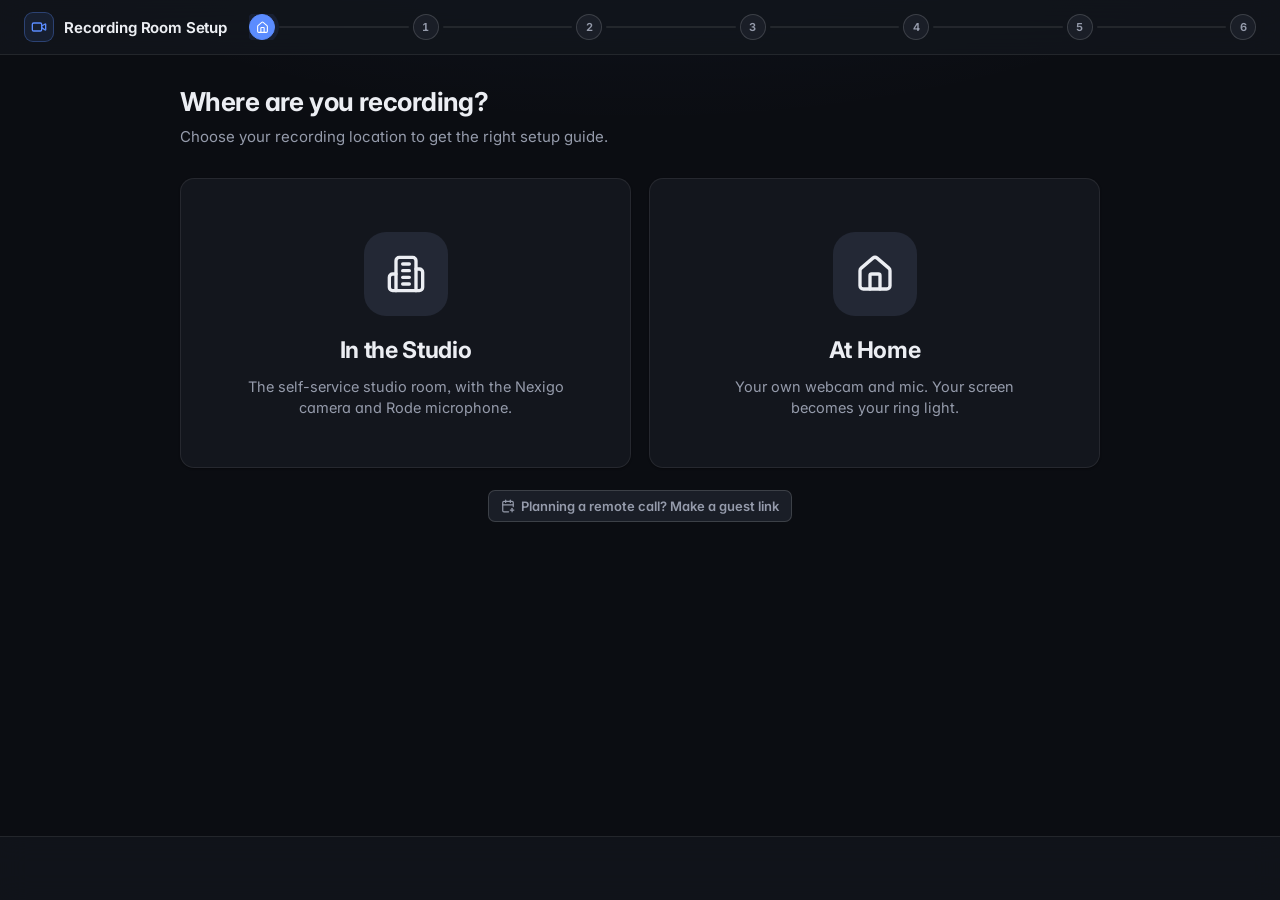
==== commit 9519e3ff: "Home flow: one frame for setup, mic test, ring-light window for Descript - Home screen: Studio / Hom" ====
--- a/index.html
+++ b/index.html
@@ -7,8 +7,8 @@
   <link rel="preconnect" href="https://fonts.googleapis.com">
   <link rel="preconnect" href="https://fonts.gstatic.com" crossorigin>
   <link rel="stylesheet" href="https://fonts.googleapis.com/css2?family=Inter:opsz,wght@14..32,400..800&display=swap">
-  <link rel="stylesheet" href="app.css?v=20261028a">
-  <script src="icons.js?v=20261028a"></script>
+  <link rel="stylesheet" href="app.css?v=20261030e">
+  <script src="icons.js?v=20261030e"></script>
   <!-- Save native getDisplayMedia before ANY script can monkey-patch it -->
   <script>if (navigator.mediaDevices && navigator.mediaDevices.getDisplayMedia) window._nativeGDM = navigator.mediaDevices.getDisplayMedia.bind(navigator.mediaDevices);</script>
 </head>
@@ -97,8 +97,14 @@
   recActive: false,
   recSecs:   0,
   recTimer:  null,
-
-  prompter: null,
+  countdown: null,       /* interval id while the 3-2-1 runs */
+
+  script:     '',        /* teleprompter text — loaded from localStorage at boot */
+  scriptOpen: false,     /* script editor panel open on the record screen */
+  prompt: { playing: false, speed: 4, size: 32, pos: 0 },
+
+  ring: null,            /* ring-light settings — loaded from localStorage at boot */
+  ringPanel: false,      /* ring-light controls open on the record screen */
 };
 
 
@@ -127,20 +133,27 @@
    NAVIGATION
    ============================================================= */
 function totalSteps() {
-  const base = S.location === 'home' ? 6 : 7;
-  /* Descript mode collapses the URL-entry into the mode-picker step */
-  return S.mode === 'descript' ? base - 1 : base;
+  /* Home: the bar never changes — the last step is the record screen, or
+     this window as a ring light behind Descript / another app */
+  if (S.location === 'home') return 6;
+  /* Studio: Descript mode collapses the URL-entry into the mode-picker step */
+  return S.mode === 'descript' ? 6 : 7;
 }
 function lastStep()   { return totalSteps() - 1; }
 function modeStep()   { return lastStep() - 1; }
 
 function nav(dir) {
   if (dir === 1 && S.step === lastStep()) {
-    if (S.mode === 'descript') { openDescriptRoom(); return; }
+    if (S.mode === 'descript' && S.location !== 'home') { openDescriptRoom(); return; }
     finish();
     return;
   }
-  if (dir === 1 && S.step === modeStep() && S.mode !== 'local' && S.mode !== 'descript') return;
+  if (dir === 1 && S.step === modeStep()) {
+    if (S.location === 'home') {
+      if (!S.mode) return;
+      if (S.mode !== 'local' && !leaveForApp()) return;
+    } else if (S.mode !== 'local' && S.mode !== 'descript') return;
+  }
   S.step = Math.max(0, Math.min(totalSteps() - 1, S.step + dir));
   /* Landing back on the location screen releases the camera/mic so other
      apps can use them; the stream re-inits when the user advances again. */
@@ -155,6 +168,15 @@
   back.style.visibility = S.step === 0 ? 'hidden' : 'visible';
 
   updatePrepProgress();
+
+  if (S.location === 'home' && S.step === modeStep()) {
+    const room = S.mode === 'descript';
+    next.style.visibility = S.mode ? 'visible' : 'hidden';
+    next.innerHTML = (room ? 'Open Room' : 'Continue') + icon('arrow-right');
+    next.className = room ? 'btn btn-success' : 'btn btn-primary';
+    next.disabled = room && !roomUrlOk(S.descriptRoom);
+    return;
+  }
 
   /* In descript mode the mode-picker IS the last step, so modeStep() (one
      before last) is actually the camera step — treat it as a normal step. */
@@ -200,7 +222,7 @@
   }
 
   /* Descript mode: mode-picker is the last step; require a URL before Open Room */
-  if (S.step === lastStep() && S.mode === 'descript') {
+  if (S.step === lastStep() && S.mode === 'descript' && S.location !== 'home') {
     next.disabled = !S.descriptRoom;
   }
 }
@@ -241,6 +263,17 @@
    RENDER DISPATCH
    ============================================================= */
 function render() {
+  /* Leaving the record screen stops the teleprompter and any countdown */
+  if (!isRecScreen()) { setPromptPlaying(false); cancelCountdown(); }
+  /* The record screen drops the step bar + footer and widens the page */
+  const stage = isRingStage();
+  document.body.classList.toggle('rec-screen', isRecScreen());
+  document.body.classList.toggle('ring-stage', stage);
+  /* Home steps 2–4 share one frame: camera left, the step's panel right */
+  document.body.classList.toggle('wide-step', S.location === 'home' && S.step >= 2 && S.step <= 4);
+  document.body.classList.toggle('loc-step', S.step === 0);
+  document.body.classList.remove('steps-done');
+
   renderBar();
   updateNav();
   const el = document.getElementById('content');
@@ -252,20 +285,25 @@
     else if (S.step === 3) { renderStep3(el); }
     else if (S.step === 4) { renderStep2(el); }
     else if (S.step === 5) { el.innerHTML = renderStep4(); }
-    else if (S.step === 6) { el.innerHTML = renderStep5(); if (!S.recActive && S.blob) showDownloadCard(); ensureRecStream(); }
+    else if (S.step === 6) { el.innerHTML = renderStep5(); bindRecScreen(); }
   }
   else if (S.location === 'home') {
     if      (S.step === 1) { el.innerHTML = renderHomeStep2(); bindHomeChecks(el); }
     else if (S.step === 2) { renderHomeStep3(el); }
     else if (S.step === 3) { renderHomeStep4(el); }
-    else if (S.step === 4) { el.innerHTML = renderStep4(); }
-    else if (S.step === 5) { el.innerHTML = renderStep5(); if (!S.recActive && S.blob) showDownloadCard(); ensureRecStream(); }
+    else if (S.step === 4) { renderHomeMode(el); }
+    else if (S.step === 5) {
+      if (stage) el.innerHTML = renderRingStage();
+      else { el.innerHTML = renderStep5(); bindRecScreen(); }
+    }
   }
 
   if (pastSetup()) {
     savePass();
-    if (S._resumed) el.insertAdjacentHTML('afterbegin', resumeBannerHtml());
-  }
+    /* The record screen and ring light show their own compact "setup done" note */
+    if (S._resumed && !isRecScreen() && !stage) el.insertAdjacentHTML('afterbegin', resumeBannerHtml());
+  }
+  applyRing();
 }
 
 /* =============================================================
@@ -372,6 +410,7 @@
     return;
   }
   attachStream('rec-video');
+  refreshRecDevices();  /* device list is only known now */
 }
 
 /* Refreshing while on the picker / record screen keeps the hour rolling */
@@ -485,22 +524,23 @@
     <div class="step-title">Where are you recording?</div>
     <div class="step-sub">Choose your recording location to get the right setup guide.</div>
 
-    <div class="choice-grid spaced">
-      <div class="choice-card${S.location==='studio'?' selected':''}" onclick="setLocation('studio')">
+    <div class="choice-grid loc-grid">
+      <div class="choice-card loc-card${S.location==='studio'?' selected':''}" onclick="setLocation('studio')">
         <div class="choice-icon">${icon('building-2')}</div>
-        <div class="choice-title">Self-Service Studio</div>
-        <div class="choice-desc">Recording in the dedicated studio room with the Nexigo camera and Rode microphone.</div>
+        <div class="choice-title">In the Studio</div>
+        <div class="choice-desc">The self-service studio room, with the Nexigo camera and Rode microphone.</div>
       </div>
-      <div class="choice-card${S.location==='home'?' selected':''}" onclick="setLocation('home')">
+      <div class="choice-card loc-card${S.location==='home'?' selected':''}" onclick="setLocation('home')">
         <div class="choice-icon">${icon('house')}</div>
-        <div class="choice-title">Recording at Home</div>
-        <div class="choice-desc">Using your own setup — webcam, headset, or home microphone.</div>
+        <div class="choice-title">At Home</div>
+        <div class="choice-desc">Your own webcam and mic. Your screen becomes your ring light.</div>
       </div>
-      <div class="choice-card${S.location==='plan'?' selected':''}" onclick="toggleLinkPlanner()" id="planner-card">
-        <div class="choice-icon">${icon('calendar-plus')}</div>
-        <div class="choice-title">Plan a Remote Call</div>
-        <div class="choice-desc">Generate a guest link in advance without going through setup.</div>
-      </div>
+    </div>
+
+    <div class="plan-row">
+      <button type="button" class="btn btn-ghost btn-sm plan-btn${S.location==='plan'?' selected':''}" onclick="toggleLinkPlanner()" id="planner-card">
+        ${icon('calendar-plus')}Planning a remote call? Make a guest link
+      </button>
     </div>
 
     <div id="link-planner" class="panel" style="display:none">
@@ -890,21 +930,64 @@
     S.audioCtx = new (window.AudioContext || window.webkitAudioContext)();
     const src = S.audioCtx.createMediaStreamSource(S.stream);
     S.analyser = S.audioCtx.createAnalyser();
-    S.analyser.fftSize = 512;
+    S.analyser.fftSize = 1024;
     src.connect(S.analyser);
     rafAudio();
   } catch(e) { console.warn('Audio monitor:', e); }
 }
 
+/* Level meter: RMS loudness in dBFS with fast-attack / slow-release
+   ballistics, a peak-hold tick, and a rolling verdict for the label.
+   -60 dB (room tone) is the bottom of the scale, 0 dB is clipping. */
+const METER = { level: -60, peak: -60, peakAt: 0, buckets: [], bucketAt: 0 };
+const dbPct = db => Math.max(0, Math.min(100, (db + 60) / 60 * 100));
+
 function rafAudio() {
   if (!S.analyser) { S.rafId = null; return; }
   S.rafId = requestAnimationFrame(rafAudio);
-  const buf = new Uint8Array(S.analyser.frequencyBinCount);
-  S.analyser.getByteFrequencyData(buf);
-  const avg = buf.reduce((a, b) => a + b, 0) / buf.length;
-  const pct = Math.min(100, Math.max(2, (avg / 72) * 100));
+  if (!S._meterBuf || S._meterBuf.length !== S.analyser.fftSize) S._meterBuf = new Float32Array(S.analyser.fftSize);
+  const buf = S._meterBuf;
+  S.analyser.getFloatTimeDomainData(buf);
+  let sum = 0, peak = 0;
+  for (let i = 0; i < buf.length; i++) {
+    const v = buf[i];
+    sum += v * v;
+    if (Math.abs(v) > peak) peak = Math.abs(v);
+  }
+  const rms = 20 * Math.log10(Math.sqrt(sum / buf.length) || 1e-6);
+  const pk  = 20 * Math.log10(peak || 1e-6);
+  const now = performance.now();
+  if (S.micTest?.state === 'rec') S.micTest.max = Math.max(S.micTest.max, rms);
+
+  METER.level = rms > METER.level ? rms : Math.max(rms, METER.level - 0.8);
+  if (pk >= METER.peak || now - METER.peakAt > 1200) { METER.peak = pk; METER.peakAt = now; }
+
+  /* Loudest peak per 100 ms, over the last ~2.5 s */
+  if (now - METER.bucketAt > 100) { METER.buckets.push(pk); METER.bucketAt = now; if (METER.buckets.length > 25) METER.buckets.shift(); }
+  else METER.buckets[METER.buckets.length - 1] = Math.max(METER.buckets[METER.buckets.length - 1] ?? -99, pk);
+
+  const lvl = dbPct(METER.level), pkPct = dbPct(METER.peak);
   const bar = document.getElementById('audio-fill');
-  if (bar) bar.style.width = pct + '%';
+  if (bar) bar.style.clipPath = `inset(0 ${100 - Math.max(2, lvl)}% 0 0 round 999px)`;
+  const vu = document.getElementById('vu-fill');
+  if (vu) vu.style.clipPath = `inset(${100 - lvl}% 0 0 0)`;
+  const tick = document.getElementById('vu-peak');
+  if (tick) tick.style.bottom = pkPct + '%';
+
+  const tag = document.getElementById('level-tag');
+  if (tag) {
+    const win = Math.max(...METER.buckets);
+    const v = win > -1   ? 'bad|Too loud — move the mic back'
+            : win < -50  ? '|No sound — say something'
+            : win < -30  ? 'warn|A bit quiet'
+            :              'ok|Good level';
+    if (tag.dataset.v !== v) {     /* only touch the DOM when the verdict changes */
+      tag.dataset.v = v;
+      const [cls, text] = v.split('|');
+      tag.className = 'tag level-tag ' + cls;
+      tag.innerHTML = icon('mic') + text;
+    }
+  }
 }
 
 /* =============================================================
@@ -1039,7 +1122,7 @@
 async function switchToRecommended() {
   const vid = S.dev.nexigo?.deviceId || S.dev.curVideoId;
   const aud = S.dev.rode?.deviceId   || S.dev.curAudioId;
-  await applyDeviceSwitch(vid, aud);
+  if (await applyDeviceSwitch(vid, aud)) renderStep3(document.getElementById('content'), true);
 }
 
 /* Manual dropdown selection — called by onchange on the select elements */
@@ -1049,9 +1132,11 @@
   const vid = vs?.value || S.dev.nexigo?.deviceId;
   const aud = as?.value || S.dev.rode?.deviceId;
   if (!vid && !aud) return;
-  await applyDeviceSwitch(vid, aud);
-}
-
+  if (await applyDeviceSwitch(vid, aud)) renderStep3(document.getElementById('content'), true);
+}
+
+/* Swap S.stream to the given camera / mic. Returns true on success; the
+   caller redraws whichever screen it's on. */
 async function applyDeviceSwitch(vid, aud) {
   const oldStream = S.stream;
   let newStream, usedExact = false;
@@ -1085,10 +1170,11 @@
                  S.dev.rode   && S.dev.curAudioId === S.dev.rode.deviceId);
     if (S.audioCtx) { S.audioCtx.close(); S.audioCtx = null; S.analyser = null; }
     startAudioMon();
-    if (S.location !== 'home') renderStep3(document.getElementById('content'), true);
+    return true;
   } catch(e) {
     console.error(e);
     alert('Could not switch to that device.\n\n' + e.name + ': ' + e.message);
+    return false;
   }
 }
 
@@ -1272,17 +1358,17 @@
     <div class="step-sub">Choose where the recording will happen.</div>
 
     <div class="choice-grid">
-      <div class="choice-card${S.mode==='descript'?' selected':''}" onclick="setMode('descript')">
+      <div class="choice-card${S.mode==='descript'?' selected':''}" data-mode="descript" onclick="setMode('descript')">
         <div class="choice-icon">${icon('clapperboard')}</div>
         <div class="choice-title">Descript Room</div>
         <div class="choice-desc">Recommended.<br>Open your Descript Room from this app.</div>
       </div>
-      <div class="choice-card${S.mode==='local'?' selected':''}" onclick="setMode('local')">
+      <div class="choice-card${S.mode==='local'?' selected':''}" data-mode="local" onclick="setMode('local')">
         <div class="choice-icon">${icon('circle-dot')}</div>
         <div class="choice-title">Record Here</div>
         <div class="choice-desc">Use this app with a built-in teleprompter.</div>
       </div>
-      <div class="choice-card${S.mode==='virtual'?' selected':''}" onclick="setMode('virtual')">
+      <div class="choice-card${S.mode==='virtual'?' selected':''}" data-mode="virtual" onclick="setMode('virtual')">
         <div class="choice-icon">${icon('video')}</div>
         <div class="choice-title">Virtual Call or Other App</div>
         <div class="choice-desc">Riverside, Zoom, Webex, Camtasia, etc.<br>I'll record somewhere else.</div>
@@ -1295,11 +1381,9 @@
 
 function setMode(m) {
   S.mode = m;
-  document.querySelectorAll('.choice-card').forEach((c, i) => {
-    c.classList.toggle('selected', (i===0 && m==='descript') || (i===1 && m==='local') || (i===2 && m==='virtual'));
-  });
+  document.querySelectorAll('[data-mode]').forEach(c => c.classList.toggle('selected', c.dataset.mode === m));
   const msg = document.getElementById('mode-msg');
-  if (msg) msg.innerHTML = modeMsgHtml(m);
+  if (msg) msg.innerHTML = S.location === 'home' ? homeModeMsgHtml(m) : modeMsgHtml(m);
   /* totalSteps depends on mode (descript collapses URL into this step) — redraw bar */
   renderBar();
   updateNav();
@@ -1341,7 +1425,7 @@
     </div>`;
   }
   return `<div class="info-box">
-    <strong>Next up:</strong> Paste your script into the teleprompter, drag the window close to the camera, then hit Record.
+    <strong>Next up:</strong> Paste your script — it scrolls right over your camera preview, just under the lens — then hit Record.
   </div>`;
 }
 
@@ -1384,129 +1468,330 @@
 }
 
 /* =============================================================
-   STEP 6 — RECORD + TELEPROMPTER
+   RECORD SCREEN — big preview with the teleprompter scrolling over the
+   top of it (right under the lens), a live mic meter, and camera / mic
+   switching. No step bar or footer here: Back and Finish live in the
+   screen's own top row.
    ============================================================= */
+const SCRIPT_KEY = 'selfservice.script';
+
+function isRecScreen() { return S.mode === 'local' && S.step === lastStep(); }
+
+function loadScriptText() {
+  try { return localStorage.getItem(SCRIPT_KEY) || ''; } catch(e) { return ''; }
+}
+
 function renderStep5() {
   /* Reflect an in-flight recording so navigating away and back doesn't
      desync the UI (button showing "Start" while actually recording). */
   const rec = S.recActive;
+  const home = S.location === 'home';
   return `
-  <div>
-    <div class="step-title">Step ${S.step} — Record Your Video</div>
-    <div class="step-sub">Load your script, open the teleprompter near the camera, then press record.</div>
-
-    <div class="vid-wrap">
-      <video id="rec-video" autoplay playsinline muted></video>
-      <div class="rec-badge" id="rec-badge" style="display:${rec ? 'flex' : 'none'}">
-        <div class="rec-dot"></div> REC
+  <div class="rec">
+    <div class="rec-top">
+      <button class="btn btn-ghost btn-sm" id="rec-back" onclick="nav(-1)">${icon('arrow-left')}Back</button>
+      <div class="rec-title">Record your video</div>
+      ${S._resumed ? `<span class="rec-resumed">${icon('circle-check')}Setup done ·
+        <a class="link" href="javascript:rerunSetup()">Run setup again</a></span>` : ''}
+      <button class="btn btn-success btn-sm" onclick="nav(1)">Finish${icon('check')}</button>
+    </div>
+
+    <div class="rec-body${S.scriptOpen ? ' script-open' : ''}" id="rec-body">
+      <div class="rec-main">
+        <div class="rec-bar rec-controls">
+          <div class="pc">
+            <button class="btn btn-ghost btn-sm" id="pc-play" onclick="togglePrompt()">${promptPlayLabel()}</button>
+            <label class="pc-speed">Speed
+              <input type="range" min="1" max="10" value="${S.prompt.speed}" oninput="setPromptSpeed(+this.value)">
+            </label>
+            <button class="btn btn-ghost btn-sm btn-icon" onclick="sizePrompt(-4)" title="Smaller text">${icon('a-arrow-down')}</button>
+            <button class="btn btn-ghost btn-sm btn-icon" onclick="sizePrompt(4)" title="Bigger text">${icon('a-arrow-up')}</button>
+            <button class="btn btn-ghost btn-sm btn-icon" onclick="resetPrompt()" title="Back to the top">${icon('rotate-ccw')}</button>
+            <button class="btn btn-ghost btn-sm" id="pc-script" onclick="toggleScriptPanel()">${icon('pencil')}Script</button>
+          </div>
+          <button class="btn ${rec ? 'btn-danger' : 'btn-primary'} btn-rec" id="btn-rec" onclick="toggleRec()">${recBtnLabel(rec)}</button>
+        </div>
+
+        <div class="vid-wrap rec-vid">
+          <video id="rec-video" autoplay playsinline muted></video>
+          <div id="prompter-slot">${prompterHtml()}</div>
+          <div class="vu" title="Microphone level">
+            <div class="vu-fill" id="vu-fill"></div>
+            <div class="vu-peak" id="vu-peak"></div>
+          </div>
+          <div class="rec-badge" id="rec-badge" style="display:${rec ? 'flex' : 'none'}">
+            <div class="rec-dot"></div> REC <span id="rec-timer" class="tnum">${fmtTime(S.recSecs)}</span>
+          </div>
+          <div class="countdown" id="countdown" hidden></div>
+          <div class="perf-slot" id="perf-slot"></div>
+          <div class="cam-loading" id="cam-loading">
+            <div class="spinner"></div>
+            <span>Starting camera…</span>
+          </div>
+        </div>
+
+        <div class="rec-bar rec-devs">
+          <label class="dev-pick" title="Camera">${icon('video')}<select id="rec-sel-video" onchange="recDeviceSwitch()"></select></label>
+          <label class="dev-pick" title="Microphone">${icon('mic')}<select id="rec-sel-audio" onchange="recDeviceSwitch()"></select></label>
+          <span class="tag level-tag" id="level-tag"></span>
+          ${home ? `<button class="btn btn-ghost btn-sm ring-btn${S.ringPanel ? ' on' : ''}" id="ring-btn" onclick="toggleRingPanel()">${icon('circle-dashed')}Ring light</button>
+            <div class="card ring-pop" id="ring-pop"${S.ringPanel ? '' : ' hidden'}>${ringControlsHtml()}</div>` : ''}
+        </div>
+
+        <div id="rec-status" class="rec-status"></div>
       </div>
-    </div>
-
-    <div class="sec-label">Your Script</div>
-    <textarea class="script-ta" id="script-ta"
-      placeholder="Paste or type your script here…&#10;The teleprompter window will scroll it for you at adjustable speed."></textarea>
-
-    <div class="rec-actions">
-      <button class="btn btn-ghost" onclick="openPrompter()">${icon('scroll-text')}Open Teleprompter</button>
-      <button class="btn ${rec ? 'btn-danger' : 'btn-primary'}" id="btn-rec" onclick="toggleRec()">${recBtnLabel(rec)}</button>
-    </div>
-
-    <div id="rec-status" class="rec-status">${rec ? recStatusRecordingHtml() : ''}</div>
-
-    <div class="info-box">
-      <strong>Tip:</strong> After opening the teleprompter, drag that window so it sits just below or beside your camera lens — this keeps your eyes close to the lens while you read your script.
+
+      <aside class="script-panel">
+        <div class="script-head">
+          <label class="field-label" for="script-ta">Your script</label>
+          <button class="btn btn-ghost btn-xs btn-icon" onclick="toggleScriptPanel(false)" title="Close">${icon('x')}</button>
+        </div>
+        <textarea class="script-ta" id="script-ta" oninput="setScript(this.value)"
+          placeholder="Paste or type your script here.&#10;&#10;It scrolls over your camera preview, right under the lens. Leave a blank line between paragraphs.">${esc(S.script)}</textarea>
+        <div class="field-hint">Saved in this browser, so a refresh won't lose it.</div>
+      </aside>
     </div>
   </div>`;
 }
 
-/* ── Teleprompter popup ── */
-function openPrompter() {
-  const script = document.getElementById('script-ta')?.value || '';
-  if (S.prompter && !S.prompter.closed) { S.prompter.focus(); return; }
-
-  const w = window.open('', 'Teleprompter',
-    'width=720,height=300,resizable=yes,toolbar=no,menubar=no,scrollbars=no,status=no');
-  if (!w) { alert('Popup blocked — please allow popups for this page and try again.'); return; }
-  S.prompter = w;
-
-  const safe = script
-    .replace(/&/g,'&amp;').replace(/</g,'&lt;').replace(/>/g,'&gt;')
-    .replace(/\n/g,'<br>');
-
-  w.document.write(`<!DOCTYPE html><html><head><meta charset="UTF-8">
-<title>Teleprompter</title>
-<style>
-*{margin:0;padding:0;box-sizing:border-box}
-body{background:#000;color:#fff;font-family:Georgia,serif;
-  height:100vh;display:flex;flex-direction:column;overflow:hidden;user-select:none}
-#bar{padding:7px 14px;background:#111;display:flex;align-items:center;gap:10px;
-  border-bottom:1px solid #222;flex-shrink:0}
-#bar button{padding:5px 14px;border:none;border-radius:6px;font-size:13px;
-  font-weight:700;cursor:pointer;background:#2a2a2a;color:#fff;transition:background .15s}
-#bar button.go{background:#22c55e;color:#000}
-#bar button.sz{padding:4px 10px;font-size:15px;font-weight:900;line-height:1}
-#bar input[type=range]{width:72px;cursor:pointer;accent-color:#22c55e}
-#bar label{font-size:12px;color:#666}
-.hint{margin-left:auto;font-size:11px;color:#444}
-#scroll{flex:1;overflow-y:scroll;padding:18px 44px 220px;scrollbar-width:none}
-#scroll::-webkit-scrollbar{display:none}
-#txt{font-size:33px;line-height:1.8;text-align:center;color:#fff}
-#fade{position:fixed;bottom:0;left:0;right:0;height:72px;
-  background:linear-gradient(transparent,#000);pointer-events:none}
-#bar button{display:inline-flex;align-items:center;gap:6px}
-.ico{width:1em;height:1em;flex-shrink:0}.ico-fill{fill:currentColor;stroke:none}
-</style></head><body>
-<div id="bar">
-  <button id="pbtn" onclick="tog()">${icon('play', 'ico-fill')}Start</button>
-  <label>Speed</label>
-  <input type="range" id="spd" min="1" max="20" value="5" oninput="chSpd(+this.value)">
-  <label id="sv">5</label>
-  <button onclick="rst()" style="background:#1a1a1a">${icon('rotate-ccw')}Reset</button>
-  <label style="margin-left:6px">Size</label>
-  <button class="sz" onclick="chSz(-2)">A−</button>
-  <button class="sz" onclick="chSz(2)">A+</button>
-  <span class="hint">Space = play/pause &nbsp;·&nbsp; ↑↓ = scroll</span>
-</div>
-<div id="scroll">
-  <div id="txt">${safe||'<em style="color:#444">No script yet. Type in the main window, then reopen this.</em>'}</div>
-</div>
-<div id="fade"></div>
-<script>
-let going=false,spd=5,iv=null,sz=33;
-const PLAY='${icon('play', 'ico-fill')}Start', PAUSE='${icon('pause', 'ico-fill')}Pause';
-function chSz(d){sz=Math.min(72,Math.max(16,sz+d));document.getElementById('txt').style.fontSize=sz+'px';}
-function tog(){
-  going=!going;
-  const b=document.getElementById('pbtn');
-  b.innerHTML=going?PAUSE:PLAY;
-  b.className=going?'go':'';
-  clearInterval(iv);
-  if(going)iv=setInterval(()=>document.getElementById('scroll').scrollBy(0,spd*.4),30);
-}
-function chSpd(v){
-  spd=v;document.getElementById('sv').textContent=v;
-  if(going){clearInterval(iv);iv=setInterval(()=>document.getElementById('scroll').scrollBy(0,spd*.4),30);}
-}
-function rst(){document.getElementById('scroll').scrollTop=0;}
-document.addEventListener('keydown',e=>{
-  if(e.code==='Space'){e.preventDefault();tog();}
-  if(e.code==='ArrowUp')  document.getElementById('scroll').scrollBy(0,-60);
-  if(e.code==='ArrowDown')document.getElementById('scroll').scrollBy(0,60);
+/* Wire up the parts of the record screen that need more than markup */
+function bindRecScreen() {
+  /* Script text scales down with the video so phones still get a few words a line */
+  const vid = document.querySelector('.rec-vid');
+  if (vid && window.ResizeObserver) {
+    new ResizeObserver(([e]) => {
+      S.prompt.scale = Math.min(1, e.contentRect.width / 1000);
+      vid.style.setProperty('--pt-scale', S.prompt.scale.toFixed(3));
+    }).observe(vid);
+  }
+  refreshRecDevices();
+  bindPrompter();
+  lockRecControls(S.recActive);
+  if (!S.recActive && S.blob) showDownloadCard();
+  ensureRecStream();
+}
+
+/* ── Camera / mic pickers ── */
+function devOptions(list, curId, preferred) {
+  if (!list.length) return '<option value="">None found</option>';
+  return list.map(d => {
+    const name = d.label || ('Device ' + d.deviceId.slice(0, 6));
+    const rec  = preferred && d.deviceId === preferred.deviceId && S.location === 'studio' ? ' (recommended)' : '';
+    return `<option value="${esc(d.deviceId)}"${d.deviceId === curId ? ' selected' : ''}>${esc(name + rec)}</option>`;
+  }).join('');
+}
+
+function refreshRecDevices() {
+  const v = document.getElementById('rec-sel-video');
+  const a = document.getElementById('rec-sel-audio');
+  if (v) v.innerHTML = devOptions(S.dev.allVideo, S.dev.curVideoId, S.dev.nexigo);
+  if (a) a.innerHTML = devOptions(S.dev.allAudio, S.dev.curAudioId, S.dev.rode);
+}
+
+async function recDeviceSwitch() {
+  if (S.recActive || S.countdown) return;
+  const vid = document.getElementById('rec-sel-video')?.value || S.dev.curVideoId;
+  const aud = document.getElementById('rec-sel-audio')?.value || S.dev.curAudioId;
+  await applyDeviceSwitch(vid, aud);
+  attachStream('rec-video');
+  refreshRecDevices();
+  savePass();
+}
+
+/* No switching devices or leaving mid-take */
+function lockRecControls(on) {
+  ['rec-sel-video', 'rec-sel-audio', 'rec-back'].forEach(id => {
+    const e = document.getElementById(id);
+    if (e) e.disabled = on;
+  });
+}
+
+/* ── Teleprompter (on-camera) ── */
+function scriptHtml(text) {
+  return text.trim().split(/\n\s*\n/)
+    .map(p => '<p>' + esc(p.trim()).replace(/\n/g, '<br>') + '</p>').join('');
+}
+
+function prompterHtml() {
+  if (!S.script.trim()) {
+    return `<div class="prompter empty">
+      <button class="prompter-add" onclick="toggleScriptPanel(true)">${icon('scroll-text')}Add your script — it scrolls right here, under the camera</button>
+    </div>`;
+  }
+  return `<div class="prompter" style="--pt-size:${S.prompt.size}px">
+    <div class="prompter-view" id="prompter-view">
+      <div class="prompter-text" id="prompter-text">${scriptHtml(S.script)}</div>
+    </div>
+  </div>`;
+}
+
+function bindPrompter() {
+  const view = document.getElementById('prompter-view');
+  if (view) view.addEventListener('wheel', e => {
+    e.preventDefault();
+    nudgePrompt(e.deltaY * 0.6);
+  }, { passive: false });
+  S.prompt.pos = Math.min(S.prompt.pos, promptMax());
+  applyPromptPos();
+}
+
+function setScript(text) {
+  S.script = text;
+  try { localStorage.setItem(SCRIPT_KEY, text); } catch(e) {}
+  const slot = document.getElementById('prompter-slot');
+  if (!slot) return;
+  slot.innerHTML = prompterHtml();
+  if (!text.trim()) setPromptPlaying(false);
+  bindPrompter();
+}
+
+function toggleScriptPanel(open) {
+  S.scriptOpen = open === undefined ? !S.scriptOpen : open;
+  document.getElementById('rec-body')?.classList.toggle('script-open', S.scriptOpen);
+  document.getElementById('pc-script')?.classList.toggle('on', S.scriptOpen);
+  if (S.scriptOpen) document.getElementById('script-ta')?.focus();
+  /* The video resizes with the panel — keep the scroll position in range */
+  requestAnimationFrame(() => { S.prompt.pos = Math.min(S.prompt.pos, promptMax()); applyPromptPos(); });
+}
+
+/* Furthest scroll: the last line has reached the reading line at the top */
+function promptMax() {
+  const t = document.getElementById('prompter-text');
+  const v = document.getElementById('prompter-view');
+  return t && v ? Math.max(0, t.offsetHeight - v.clientHeight * 0.4) : 0;
+}
+
+function applyPromptPos() {
+  const t = document.getElementById('prompter-text');
+  if (t) t.style.transform = `translateY(${-S.prompt.pos}px)`;
+}
+
+function nudgePrompt(dy) {
+  S.prompt.pos = Math.max(0, Math.min(promptMax(), S.prompt.pos + dy));
+  applyPromptPos();
+}
+
+/* ~150 words a minute at speed 4 and the default text size */
+function promptPxPerSec() { return S.prompt.speed * 3.2 * S.prompt.size * (S.prompt.scale || 1) / 32; }
+
+function promptPlayLabel() {
+  return S.prompt.playing ? icon('pause', 'ico-fill') + 'Pause' : icon('play', 'ico-fill') + 'Scroll';
+}
+
+function setPromptPlaying(on) {
+  S.prompt.playing = !!on && !!S.script.trim();
+  const b = document.getElementById('pc-play');
+  if (b) { b.innerHTML = promptPlayLabel(); b.classList.toggle('on', S.prompt.playing); }
+  if (S.prompt.playing && !S._promptRaf) {
+    S._promptLast = 0;
+    S._promptRaf = requestAnimationFrame(promptTick);
+  }
+}
+
+function promptTick(ts) {
+  if (!S.prompt.playing || !document.getElementById('prompter-text')) {
+    S._promptRaf = null;
+    if (S.prompt.playing) setPromptPlaying(false);
+    return;
+  }
+  const dt = S._promptLast ? Math.min(0.1, (ts - S._promptLast) / 1000) : 0;
+  S._promptLast = ts;
+  const max = promptMax();
+  S.prompt.pos = Math.min(max, S.prompt.pos + promptPxPerSec() * dt);
+  applyPromptPos();
+  if (S.prompt.pos >= max) { S._promptRaf = null; setPromptPlaying(false); return; }
+  S._promptRaf = requestAnimationFrame(promptTick);
+}
+
+function togglePrompt() {
+  if (!S.script.trim()) { toggleScriptPanel(true); return; }
+  if (!S.prompt.playing && S.prompt.pos >= promptMax()) S.prompt.pos = 0;  /* at the end → start over */
+  setPromptPlaying(!S.prompt.playing);
+}
+
+function setPromptSpeed(v) { S.prompt.speed = v; }
+
+function sizePrompt(d) {
+  const old = S.prompt.size;
+  S.prompt.size = Math.max(18, Math.min(64, old + d));
+  const p = document.querySelector('.prompter');
+  if (p) p.style.setProperty('--pt-size', S.prompt.size + 'px');
+  /* Keep roughly the same place in the script */
+  S.prompt.pos = Math.min(promptMax(), S.prompt.pos * S.prompt.size / old);
+  applyPromptPos();
+}
+
+function resetPrompt() { S.prompt.pos = 0; applyPromptPos(); }
+
+/* Space = scroll / pause, arrows = nudge — record screen only, never while typing */
+document.addEventListener('keydown', e => {
+  if (!isRecScreen() || e.ctrlKey || e.metaKey || e.altKey) return;
+  const t = e.target;
+  if (t && (t.tagName === 'TEXTAREA' || t.tagName === 'INPUT' || t.tagName === 'SELECT' || t.isContentEditable)) return;
+  if (e.code === 'Space') {
+    e.preventDefault();
+    if (document.activeElement?.tagName === 'BUTTON') document.activeElement.blur();
+    togglePrompt();
+  } else if (e.code === 'ArrowDown') { e.preventDefault(); nudgePrompt(40); }
+  else if (e.code === 'ArrowUp')     { e.preventDefault(); nudgePrompt(-40); }
 });
-<\/script></body></html>`);
-  w.document.close();
-}
 
 /* ── Recording ── */
 function recBtnLabel(recording) {
   return recording ? icon('square', 'ico-fill') + 'Stop Recording' : icon('circle', 'ico-fill') + 'Start Recording';
 }
 
-function toggleRec() { S.recActive ? stopRec() : startRec(); }
+function setRecButton(state) {
+  const btn = document.getElementById('btn-rec');
+  if (!btn) return;
+  if (state === 'countdown') { btn.innerHTML = icon('x') + 'Cancel'; btn.className = 'btn btn-ghost btn-rec'; return; }
+  btn.innerHTML = recBtnLabel(state);
+  btn.className = 'btn btn-rec ' + (state ? 'btn-danger' : 'btn-primary');
+}
+
+function toggleRec() {
+  if (S.recActive) stopRec();
+  else if (S.countdown) cancelCountdown();
+  else startCountdown();
+}
+
+/* 3-2-1, then recording and the teleprompter start together */
+function startCountdown() {
+  if (!S.stream) { alert('No camera stream yet. Give it a second, or go back and allow camera access.'); return; }
+  let n = 3;
+  const show = () => {
+    const box = document.getElementById('countdown');
+    if (!box) return;
+    box.hidden = false;
+    box.textContent = n;
+    box.classList.remove('tick'); void box.offsetWidth; box.classList.add('tick');
+  };
+  show();
+  setRecButton('countdown');
+  lockRecControls(true);
+  S.countdown = setInterval(() => {
+    if (--n > 0) { show(); return; }
+    clearInterval(S.countdown); S.countdown = null;
+    const box = document.getElementById('countdown');
+    if (box) box.hidden = true;
+    startRec();
+    if (S.script.trim()) setPromptPlaying(true);
+  }, 1000);
+}
+
+function cancelCountdown() {
+  if (!S.countdown) return;
+  clearInterval(S.countdown); S.countdown = null;
+  const box = document.getElementById('countdown');
+  if (box) box.hidden = true;
+  setRecButton(false);
+  lockRecControls(false);
+}
 
 function startRec() {
   if (!S.stream) { alert('No camera stream. Go back to step 2 and allow camera access.'); return; }
   S.chunks = [];
+  resetRec();
 
   /* Prefer MP4 (H.264+AAC) — supported in Chrome 130+, Safari, and Edge.
      Falls back to WebM if the browser doesn't support MP4 recording. */
@@ -1529,29 +1814,20 @@
   S.recorder.ondataavailable = e => { if (e.data?.size > 0) S.chunks.push(e.data); };
   S.recorder.onstop = onRecStop;
   S.recorder.start(100);
-  S.recActive = true; S.recSecs = 0;
-
-  document.getElementById('rec-badge').style.display = 'flex';
-  const btn = document.getElementById('btn-rec');
-  if (btn) { btn.innerHTML = recBtnLabel(true); btn.className = 'btn btn-danger'; }
+  S.recActive = true; S.recSecs = 0; S.recPerf = null;
+
+  const badge = document.getElementById('rec-badge');
+  if (badge) badge.style.display = 'flex';
+  const t = document.getElementById('rec-timer');
+  if (t) t.textContent = fmtTime(0);
+  setRecButton(true);
+  lockRecControls(true);
 
   S.recTimer = setInterval(() => {
     S.recSecs++;
     const t = document.getElementById('rec-timer');
     if (t) t.textContent = fmtTime(S.recSecs);
   }, 1000);
-
-  document.getElementById('rec-status').innerHTML = recStatusRecordingHtml();
-}
-
-function recStatusRecordingHtml() {
-  return `<div class="row">
-      <div class="rec-live">
-        <div class="rec-dot red"></div>
-        Recording — <span id="rec-timer" class="tnum">${fmtTime(S.recSecs)}</span>
-      </div>
-      <button class="btn btn-ghost btn-xs" onclick="openPrompter()">${icon('scroll-text')}Teleprompter</button>
-    </div>`;
 }
 
 function stopRec() {
@@ -1560,8 +1836,9 @@
   clearInterval(S.recTimer); S.recTimer = null;
   const badge = document.getElementById('rec-badge');
   if (badge) badge.style.display = 'none';
-  const btn = document.getElementById('btn-rec');
-  if (btn) { btn.innerHTML = recBtnLabel(false); btn.className = 'btn btn-primary'; }
+  setRecButton(false);
+  lockRecControls(false);
+  setPromptPlaying(false);
 }
 
 function onRecStop() {
@@ -1570,6 +1847,7 @@
   if (S._blobUrl) URL.revokeObjectURL(S._blobUrl);
   S._blobUrl  = URL.createObjectURL(S.blob);
   S._blobSecs = S.recSecs;
+  S._blobPerf = S.recPerf;
   showDownloadCard();
 }
 
@@ -1588,10 +1866,15 @@
       <div class="grow">
         <div class="dl-title">${icon('circle-check')}Recording complete — ${mb} MB</div>
         <div class="dl-meta">Duration: ${fmtTime(S._blobSecs || 0)}</div>
+        ${S._blobPerf ? `<div class="dl-perf">${icon('triangle-alert')}${S._blobPerf === 'busy'
+          ? 'Your computer was struggling during this take'
+          : 'Your camera slowed down during this take'} — watch it back for stutter before you send it.</div>` : ''}
       </div>
       <a href="${S._blobUrl}" download="recording-${ts}.${ext}" class="btn btn-success">${icon('download')}Download</a>
       ${inFlow ? '<button class="btn btn-ghost btn-sm" onclick="resetRec()">' + icon('rotate-ccw') + 'Record Again</button>' : ''}
     </div>`;
+  /* it lands under the video — bring it into view */
+  if (inFlow) el.scrollIntoView({ block: 'nearest', behavior: 'smooth' });
 }
 
 function resetRec() {
@@ -1636,64 +1919,48 @@
   </div>`;
 }
 
-function renderHomeStep3(el, devicesReady = false) {
-  const curVidLabel = S.dev.allVideo.find(d => d.deviceId === S.dev.curVideoId)?.label || 'Default camera';
-  const curAudLabel = S.dev.allAudio.find(d => d.deviceId === S.dev.curAudioId)?.label || 'Default microphone';
-
-  el.innerHTML = `
+/* Home steps 2–4: the same frame every time — camera preview left (same
+   size, same place), the step's own panel right */
+function homeFrameHtml(title, sub, videoId, side, below = '', overlay = '') {
+  return `
   <div>
-    <div class="step-title">Step 2 — Check Your Equipment</div>
-    <div class="step-sub">Select your camera and microphone, then confirm they're working.</div>
-
-    <!-- DEVICE PICKERS -->
-    <div class="sec-label">Camera</div>
-    <div class="card card-tight">
-      <div class="row">
-        <span class="dev-active-lbl">Active:</span>
-        <span class="dev-value">${curVidLabel}</span>
-        ${S.dev.allVideo.length > 0 ? `
-        <select class="dev-sel" id="home-sel-video" onchange="homeDeviceSwitch()">
-          ${S.dev.allVideo.map(d => `<option value="${d.deviceId}"${d.deviceId===S.dev.curVideoId?' selected':''}>${d.label||d.deviceId.slice(0,12)}</option>`).join('')}
-        </select>` : ''}
+    <div class="step-title">${title}</div>
+    <div class="step-sub">${sub}</div>
+    <div class="light-grid">
+      <div>
+        <div class="vid-wrap">
+          <video id="${videoId}" autoplay playsinline muted></video>
+          ${overlay}
+          <div class="cam-loading" id="cam-loading">
+            <div class="spinner"></div>
+            <span>Starting camera…</span>
+          </div>
+        </div>
+        ${below}
       </div>
-    </div>
-
-    <div class="sec-label">Microphone</div>
-    <div class="card card-tight">
-      <div class="row">
-        <span class="dev-active-lbl">Active:</span>
-        <span class="dev-value">${curAudLabel}</span>
-        ${S.dev.allAudio.length > 0 ? `
-        <select class="dev-sel" id="home-sel-audio" onchange="homeDeviceSwitch()">
-          ${S.dev.allAudio.map(d => `<option value="${d.deviceId}"${d.deviceId===S.dev.curAudioId?' selected':''}>${d.label||d.deviceId.slice(0,12)}</option>`).join('')}
-        </select>` : ''}
-      </div>
-    </div>
-
-    <!-- AUDIO TEST -->
-    <div class="sec-label">Microphone Test — Speak Now</div>
-    <div class="card">
-      <div class="meter-track">
-        <div class="meter-fill" id="audio-fill"></div>
-        <div class="meter-lbl">${icon('mic')}Say something to test your mic…</div>
-      </div>
-      <div class="field-hint">
-        The bar should react when you speak.
-      </div>
-    </div>
-
-    <!-- CAMERA PREVIEW -->
-    <div class="sec-label">Camera Preview</div>
-    <div class="card">
-      <div class="vid-wrap">
-        <video id="step3-video" autoplay playsinline muted></video>
-        <div class="cam-loading" id="cam-loading">
-          <div class="spinner"></div>
-          <span>Starting camera…</span>
-        </div>
-      </div>
+      <div class="light-side">${side}</div>
     </div>
   </div>`;
+}
+
+function renderHomeStep3(el, devicesReady = false) {
+  const locked = S.micTest?.state === 'rec';
+  el.innerHTML = homeFrameHtml('Step 2 — Check Your Equipment',
+    'Pick your camera and microphone, then record a quick test to hear how you sound.',
+    'step3-video', `
+    <div class="card">
+      <div class="panel-title">Camera</div>
+      <label class="dev-pick dev-wide" title="Camera">${icon('video')}<select id="home-sel-video" onchange="homeDeviceSwitch()"${locked ? ' disabled' : ''}>${devOptions(S.dev.allVideo, S.dev.curVideoId)}</select></label>
+    </div>
+    <div class="card" id="mic-card">
+      <div class="panel-title">Microphone</div>
+      <label class="dev-pick dev-wide" title="Microphone">${icon('mic')}<select id="home-sel-audio" onchange="homeDeviceSwitch()"${locked ? ' disabled' : ''}>${devOptions(S.dev.allAudio, S.dev.curAudioId)}</select></label>
+      <div class="meter-track mic-meter">
+        <div class="meter-fill" id="audio-fill"></div>
+        <div class="meter-lbl">${icon('mic')}Live level</div>
+      </div>
+      <div id="mic-test">${micTestHtml()}</div>
+    </div>`);
 
   if (devicesReady) {
     attachStream('step3-video');
@@ -1712,47 +1979,974 @@
   const vid = vs?.value || S.dev.curVideoId;
   const aud = as?.value || S.dev.curAudioId;
   await applyDeviceSwitch(vid, aud);
+  /* a mic test only counts for the mic it was recorded on */
+  if (S.micTest && S.micTest.devId !== S.dev.curAudioId) stopMicTest();
   /* re-render home step 3 instead of studio step 3 */
   renderHomeStep3(document.getElementById('content'), true);
 }
 
+/* ── Mic test: record a few seconds, play it straight back, and name the
+   mic it came from — so nobody records a whole take on the wrong one ── */
+const MIC_TEST_SECS = 5;
+
+function micLabel(id = S.dev.curAudioId) {
+  return S.dev.allAudio.find(d => d.deviceId === id)?.label || 'your microphone';
+}
+
+function micTestHtml() {
+  const t = S.micTest;
+  if (!t || t.devId !== S.dev.curAudioId) {
+    return `<button class="btn btn-primary btn-sm mic-test-btn" id="mic-test-btn" onclick="startMicTest()"${S.stream?.getAudioTracks().length ? '' : ' disabled'}>${icon('circle-dot')}Record a ${MIC_TEST_SECS}-second test</button>
+      <div class="field-hint">Say a sentence or two — you'll hear it played straight back.</div>`;
+  }
+  const name = `<strong>${esc(micLabel(t.devId))}</strong>`;
+  if (t.state === 'rec') return `
+    <div class="mic-rec">
+      <div class="mic-rec-head"><span class="rec-dot red"></span><span>Recording from ${name} — talk now</span></div>
+      <div class="mic-prog"><i id="mic-prog"></i></div>
+    </div>`;
+  if (t.silent) return brightHtml('error', 'mic', `We didn't hear anything from ${name}`,
+      'It may be the wrong microphone, or it\'s muted. Pick another one above, then test again.')
+    + `<div class="mic-actions">
+         <button class="btn btn-ghost btn-sm" onclick="pickAnotherMic()">${icon('mic')}Pick another mic</button>
+         <button class="btn btn-ghost btn-sm" onclick="startMicTest()">${icon('rotate-ccw')}Test again</button>
+       </div>`;
+  if (t.state === 'ok') return brightHtml('good', 'circle-check', `Mic confirmed — ${name}`, 'This is the microphone your recording will use.')
+    + `<div class="mic-actions"><button class="btn btn-ghost btn-xs" onclick="startMicTest()">${icon('rotate-ccw')}Test again</button></div>`;
+  return `
+    <div class="mic-heard">Recorded from ${name}. Did that sound clear?</div>
+    <audio class="mic-audio" id="mic-audio" controls autoplay src="${t.url}"></audio>
+    <div class="mic-actions">
+      <button class="btn btn-success btn-sm" onclick="confirmMic()">${icon('check')}Sounds good</button>
+      <button class="btn btn-ghost btn-sm" onclick="pickAnotherMic()">${icon('mic')}Try another mic</button>
+    </div>`;
+}
+
+function drawMicTest() {
+  const box = document.getElementById('mic-test');
+  if (box) box.innerHTML = micTestHtml();
+  /* no switching devices mid-test */
+  ['home-sel-audio', 'home-sel-video'].forEach(id => {
+    const s = document.getElementById(id);
+    if (s) s.disabled = S.micTest?.state === 'rec';
+  });
+}
+
+function startMicTest() {
+  const track = S.stream?.getAudioTracks()[0];
+  if (!track) return;
+  stopMicTest();
+  const mime = ['audio/webm;codecs=opus', 'audio/webm', 'audio/mp4']
+    .find(m => { try { return MediaRecorder.isTypeSupported(m); } catch(e) { return false; } }) || '';
+  const chunks = [];
+  let rec;
+  try { rec = new MediaRecorder(new MediaStream([track]), mime ? { mimeType: mime } : {}); }
+  catch(e) { rec = new MediaRecorder(new MediaStream([track])); }
+  /* max = loudest moment (RMS dBFS), fed by the level meter */
+  const t = S.micTest = { state: 'rec', devId: S.dev.curAudioId, max: -99, rec, start: performance.now() };
+  rec.ondataavailable = e => { if (e.data?.size) chunks.push(e.data); };
+  rec.onstop = () => {
+    if (S.micTest !== t) return;
+    clearInterval(t.timer);
+    t.url = URL.createObjectURL(new Blob(chunks, { type: chunks[0]?.type || mime || 'audio/webm' }));
+    t.silent = S.analyser ? t.max < -50 : false;
+    t.state = 'heard';
+    drawMicTest();
+  };
+  rec.start();
+  drawMicTest();
+  t.timer = setInterval(() => {
+    const p = Math.min(1, (performance.now() - t.start) / (MIC_TEST_SECS * 1000));
+    const bar = document.getElementById('mic-prog');
+    if (bar) bar.style.width = (p * 100).toFixed(1) + '%';
+    if (p >= 1) { clearInterval(t.timer); if (rec.state !== 'inactive') rec.stop(); }
+  }, 100);
+}
+
+/* Throw away a test (and its recording) */
+function stopMicTest() {
+  const t = S.micTest;
+  if (!t) return;
+  clearInterval(t.timer);
+  if (t.rec && t.rec.state !== 'inactive') { t.rec.onstop = null; t.rec.stop(); }
+  if (t.url) URL.revokeObjectURL(t.url);
+  S.micTest = null;
+}
+
+function confirmMic() { if (S.micTest) { S.micTest.state = 'ok'; drawMicTest(); } }
+
+function pickAnotherMic() {
+  const s = document.getElementById('home-sel-audio');
+  if (!s) return;
+  s.focus();
+  try { s.showPicker(); } catch(e) {}
+}
+
 function renderHomeStep4(el) {
-  el.innerHTML = `
-  <div>
-    <div class="step-title">Step 3 — Camera Position &amp; Lighting</div>
-    <div class="step-sub">Fit yourself inside the silhouette, then check your lighting.</div>
-
-    <div class="vid-wrap">
-      <video id="step2-video" autoplay playsinline muted></video>
-      <div class="vid-overlay">
-        <img src="guideline.png" class="guide-img" alt="">
-      </div>
-      <div class="cam-loading" id="cam-loading">
-        <div class="spinner"></div>
-        <span>Starting camera…</span>
+  el.innerHTML = homeFrameHtml('Step 3 — Camera Position &amp; Lighting',
+    'Fit yourself inside the silhouette. The coach watches your lighting live and tells you what to fix.',
+    'step2-video', `
+        ${coachHtml()}
+        <div class="card">${ringControlsHtml()}</div>`, `
+        <div class="info-box light-tips">
+          <strong>Set up for good light</strong>
+          <ul>
+            <li><strong>Screen brightness all the way up</strong> — the ring light is your screen.</li>
+            <li><strong>Camera at eye level</strong> — raise the laptop on a few books if you need to.</li>
+            <li><strong>About an arm's length</strong> from the screen; closer is brighter.</li>
+            <li><strong>Face your main light.</strong> A window in front of you is great; one behind you isn't.</li>
+            <li><strong>Ceiling light off</strong> if it shadows your eyes.</li>
+          </ul>
+        </div>`, `
+          <div class="vid-overlay">
+            <img src="guideline.png" class="guide-img" alt="">
+          </div>
+          <div class="face-box" id="face-box" hidden></div>`);
+
+  initStream();
+  startCoach();
+}
+
+/* Home step 4 — how are you recording? Same frame; the camera stays on so
+   the ring light and preview don't change under you */
+const HOME_MODES = [
+  { id: 'descript', icon: 'clapperboard', name: 'Descript Room', tag: 'Recommended',
+    desc: 'Opens in its own window. This one stays on as your ring light.' },
+  { id: 'local',    icon: 'circle-dot',   name: 'Record here',
+    desc: 'Record in this app, with the script scrolling under your camera.' },
+  { id: 'virtual',  icon: 'video',        name: 'Zoom, Teams or another app',
+    desc: 'Riverside, Webex, Camtasia… This window stays on as your ring light.' },
+];
+
+function renderHomeMode(el) {
+  el.innerHTML = homeFrameHtml('Step 4 — How Are You Recording?',
+    'Pick where the recording happens. Your ring light stays on either way.',
+    'step2-video', `
+    <div class="card">
+      <div class="panel-title">Recording with</div>
+      <div class="mode-list">
+        ${HOME_MODES.map(m => `
+        <button type="button" class="mode-row${S.mode === m.id ? ' selected' : ''}" data-mode="${m.id}" onclick="setMode('${m.id}')">
+          <span class="mode-ico">${icon(m.icon)}</span>
+          <span class="mode-text">
+            <span class="mode-name">${m.name}${m.tag ? ` <span class="tag">${m.tag}</span>` : ''}</span>
+            <span class="mode-desc">${m.desc}</span>
+          </span>
+        </button>`).join('')}
       </div>
     </div>
-
-    <!-- LIGHTING -->
-    <div class="sec-label">Lighting Check</div>
+    <div id="mode-msg">${homeModeMsgHtml(S.mode)}</div>`);
+  initStream();
+}
+
+function homeModeMsgHtml(m) {
+  if (m === 'descript') return `
     <div class="card">
-      <div class="bright-row">
-        <button class="btn btn-ghost btn-sm" onclick="checkBrightness()">${icon('sun')}Analyze Lighting</button>
-        <div id="bright-out" class="bright-out">
-          ${S.brightness ? brightHtml(S.brightness) : '<span class="placeholder-text">Click to analyze your current lighting</span>'}
+      <label class="field-label" for="descript-room-input">Descript Room link</label>
+      <input id="descript-room-input" class="input" type="url" value="${esc(S.descriptRoom || '')}"
+        placeholder="https://web.descript.com/room/..."
+        oninput="S.descriptRoom = this.value.trim(); this.style.borderColor = ''; updateNav();">
+      <div class="field-hint" id="descript-status">Descript opens in its own window, a little smaller than your screen. Keep it that way — the light shows around it.</div>
+    </div>`;
+  if (m === 'virtual') return `<div class="info-box">
+      <strong>Next:</strong> this window turns into your ring light. Open your call or recording app in front of it,
+      and keep that window a little smaller than your screen so the light shows around it.</div>`;
+  if (m === 'local') return `<div class="info-box">
+      <strong>Next:</strong> paste your script — it scrolls right over your camera preview, just under the lens — then hit Record.</div>`;
+  return '';
+}
+
+function roomUrlOk(raw) {
+  try { return new URL((raw || '').trim()).protocol === 'https:'; } catch(e) { return false; }
+}
+
+/* =============================================================
+   RING LIGHT WINDOW (home, Descript / other app) — this window stays
+   behind the other one and lights you. The whole window glows; the
+   other app's window covers the middle.
+   ============================================================= */
+let _roomWin = null;
+
+function isRingStage() {
+  return S.location === 'home' && S.step === lastStep() && (S.mode === 'descript' || S.mode === 'virtual');
+}
+
+/* Leaving the mode step for Descript / another app. Runs inside the click,
+   so the browser lets the room open in its own window. */
+function leaveForApp() {
+  if (S.mode === 'descript') {
+    if (!roomUrlOk(S.descriptRoom)) {
+      const inp = document.getElementById('descript-room-input');
+      const st  = document.getElementById('descript-status');
+      if (inp) { inp.style.borderColor = 'var(--danger)'; inp.focus(); }
+      if (st) st.innerHTML = '<span class="text-danger">' + icon('triangle-alert') + ' Paste the full Descript Room link — it starts with https://</span>';
+      return false;
+    }
+    openRoomWindow();
+  }
+  /* Hand the camera and mic to the other app */
+  stopAllMedia();
+  return true;
+}
+
+/* Descript in its own window, centred and smaller than the screen. The
+   size can't be changed from here once it's open (browser rule). */
+function openRoomWindow() {
+  const aw = screen.availWidth, ah = screen.availHeight;
+  const ax = screen.availLeft ?? 0, ay = screen.availTop ?? 0;
+  const w = Math.round(aw * 0.7), h = Math.round(ah * 0.72);
+  _roomWin = window.open(S.descriptRoom, 'selfservice-room',
+    `popup,width=${w},height=${h},left=${ax + Math.round((aw - w) / 2)},top=${ay + Math.round((ah - h) / 2)}`);
+  /* the room has no business steering this window */
+  try { if (_roomWin) _roomWin.opener = null; } catch(e) {}
+  S._roomBlocked = !_roomWin;
+  const st = document.getElementById('room-status');
+  if (st) st.innerHTML = roomStatusHtml();
+  return !!_roomWin;
+}
+
+function focusRoom() {
+  if (_roomWin && !_roomWin.closed) _roomWin.focus();
+  else openRoomWindow();
+}
+
+function roomStatusHtml() {
+  if (S._roomBlocked) return `<span class="text-danger">${icon('triangle-alert')} Your browser blocked the Descript window. Click <strong>Open the room</strong> to try again.</span>`;
+  if (!_roomWin) return 'Your Descript Room isn\'t open yet.';
+  return '';
+}
+
+function renderRingStage() {
+  const room = S.mode === 'descript';
+  const open = room && _roomWin && !_roomWin.closed;
+  return `
+  <div class="stage">
+    <div class="card stage-card" id="stage-card"${S.stageHidden ? ' hidden' : ''}>
+      <div class="stage-head">
+        <div>
+          <div class="stage-title">${icon('circle-dashed')}This window is your ring light</div>
+          <div class="stage-sub">${room
+            ? 'Descript is in its own window. Maximise <em>this</em> window, and keep Descript a little smaller than your screen so the light shows around it.'
+            : 'Open your call or recording app in front of this window. Maximise <em>this</em> window, and keep the other one a little smaller than your screen so the light shows around it.'}</div>
+        </div>
+        <button class="btn btn-ghost btn-xs btn-icon" onclick="toggleStagePanel()" title="Hide these controls">${icon('minimize')}</button>
+      </div>
+      ${room ? `
+      <div class="stage-actions">
+        ${open
+          ? `<button class="btn btn-primary btn-sm" onclick="focusRoom()">${icon('app-window')}Back to Descript</button>`
+          : `<button class="btn btn-primary btn-sm" onclick="openRoomWindow(); render()">${icon('app-window')}Open the room</button>`}
+      </div>
+      <div class="field-hint" id="room-status">${roomStatusHtml()}</div>` : ''}
+      ${ringControlsHtml()}
+      <div class="stage-foot">
+        <button class="btn btn-ghost btn-xs" onclick="nav(-1)">${icon('arrow-left')}Back to setup</button>
+        <button class="btn btn-ghost btn-xs" onclick="finish()">${icon('check')}Done — turn the light off</button>
+      </div>
+    </div>
+    <button class="btn btn-sm stage-pill" id="stage-pill" onclick="toggleStagePanel()"${S.stageHidden ? '' : ' hidden'}>${icon('circle-dashed')}Ring light controls</button>
+  </div>`;
+}
+
+/* Hide the panel so more of the window glows */
+function toggleStagePanel() {
+  S.stageHidden = !S.stageHidden;
+  document.getElementById('stage-card').hidden = S.stageHidden;
+  document.getElementById('stage-pill').hidden = !S.stageHidden;
+}
+
+/* =============================================================
+   RING LIGHT (home only) — the screen itself lights your face. A glowing
+   frame around the window: brightness = how bright it glows, temp =
+   2700 K (warm) → 6500 K (daylight). The frame is 8 cells, each with its
+   own level, so the darker side — or the shadows under an overhead light —
+   can be filled in. Settings are a per-browser convenience.
+   The frame's thickness is fixed per monitor: brightness only changes the
+   light, and full screen just gives the app more room inside the frame.
+   ============================================================= */
+const RING_KEY = 'selfservice.ringlight';
+const RING_DEFAULTS = { on: true, level: 85, temp: 75, cells: [100, 100, 100, 100, 100, 100, 100, 100] };   /* 75 ≈ 5,550 K soft white */
+
+/* Clockwise from the top. Screen right is the person's right — they're facing it.
+   dx/dy point from the face toward the cell (+x right, +y up). */
+const RING_CELLS = [
+  { name: 'Top',          dx:  0,   dy:  1,   col: 2, row: 1 },
+  { name: 'Top right',    dx:  .71, dy:  .71, col: 3, row: 1 },
+  { name: 'Right',        dx:  1,   dy:  0,   col: 3, row: 2 },
+  { name: 'Bottom right', dx:  .71, dy: -.71, col: 3, row: 3 },
+  { name: 'Bottom',       dx:  0,   dy: -1,   col: 2, row: 3 },
+  { name: 'Bottom left',  dx: -.71, dy: -.71, col: 1, row: 3 },
+  { name: 'Left',         dx: -1,   dy:  0,   col: 1, row: 2 },
+  { name: 'Top left',     dx: -.71, dy:  .71, col: 1, row: 1 },
+];
+
+function loadRing() {
+  let r;
+  try { r = Object.assign({}, RING_DEFAULTS, JSON.parse(localStorage.getItem(RING_KEY) || '{}')); }
+  catch(e) { r = Object.assign({}, RING_DEFAULTS); }
+  /* older saves had a single left/right balance */
+  if ('balance' in r) {
+    const b = r.balance / 100, gL = b > 0 ? 1 - b * 0.75 : 1, gR = b < 0 ? 1 + b * 0.75 : 1;
+    r.cells = RING_CELLS.map(c => Math.round((c.dx < 0 ? gL : c.dx > 0 ? gR : (gL + gR) / 2) * 20) * 5);
+    delete r.balance;
+  }
+  if (!Array.isArray(r.cells) || r.cells.length !== 8) r.cells = RING_DEFAULTS.cells.slice();
+  else r.cells = r.cells.slice();
+  return r;
+}
+function saveRing() { try { localStorage.setItem(RING_KEY, JSON.stringify(S.ring)); } catch(e) {} }
+
+/* Home: on from the equipment step through recording (a frame), and as the
+   whole window behind Descript / another app */
+function ringScreen() { return S.location === 'home' && ((S.step >= 2 && S.step <= 4) || isRecScreen()); }
+
+function ringKelvin() { return Math.round((2700 + S.ring.temp / 100 * 3800) / 50) * 50; }
+
+/* Black-body colour approximation (Tanner Helland) */
+function kelvinRGB(k) {
+  const t = k / 100;
+  let r, g, b;
+  if (t <= 66) {
+    r = 255;
+    g = 99.4708025861 * Math.log(t) - 161.1195681661;
+    b = t <= 19 ? 0 : 138.5177312231 * Math.log(t - 10) - 305.0447927307;
+  } else {
+    r = 329.698727446 * Math.pow(t - 60, -0.1332047592);
+    g = 288.1221695283 * Math.pow(t - 60, -0.0755148492);
+    b = 255;
+  }
+  const c = v => Math.max(0, Math.min(255, Math.round(v)));
+  return [c(r), c(g), c(b)];
+}
+
+/* 12% of the monitor's short side — screen size, not window size, so it
+   doesn't jump when the window goes full screen */
+function ringWidth() {
+  const s = Math.min(screen.width || innerWidth, screen.height || innerHeight);
+  return Math.round(s * 0.12);
+}
+/* dragged to another monitor */
+addEventListener('resize', () => { if (S.ring && (ringScreen() || isRingStage())) applyRing(); });
+
+/* Colour of one cell (or the ring at full when i is omitted) */
+function ringCellColor(i) {
+  const base = 0.1 + 0.9 * S.ring.level / 100;
+  const g = i === undefined ? 1 : S.ring.cells[i] / 100;
+  return 'rgb(' + kelvinRGB(ringKelvin()).map(v => Math.round(v * base * g)).join(',') + ')';
+}
+
+/* Hard-edged conic sectors centred on the window. Edges are cut at thirds of
+   each side, so the corner cells wrap the corners and the side cells sit mid-edge,
+   whatever the window's shape. */
+function ringGradient() {
+  const W = innerWidth, H = innerHeight;
+  const ang = (x, y) => (Math.atan2(x, -y) * 180 / Math.PI + 360) % 360;
+  const a = [ang(W/6, -H/2), ang(W/2, -H/6), ang(W/2, H/6), ang(W/6, H/2),
+             ang(-W/6, H/2), ang(-W/2, H/6), ang(-W/2, -H/6), ang(-W/6, -H/2)];
+  const d = 0.6, f = n => n.toFixed(2) + 'deg', c = RING_CELLS.map((_, i) => ringCellColor(i));
+  const parts = [`${c[0]} 0deg ${f(a[0] - d)}`];
+  for (let i = 1; i < 8; i++) parts.push(`${c[i]} ${f(a[i - 1] + d)} ${f(a[i] - d)}`);
+  parts.push(`${c[0]} ${f(a[7] + d)} 360deg`);
+  return `conic-gradient(${parts.join(', ')})`;
+}
+
+function applyRing() {
+  const b = document.body;
+  const show = ringScreen() && S.ring.on;
+  const lit  = isRingStage() && S.ring.on;
+  b.classList.toggle('ringlight-on', show);
+  b.classList.toggle('ring-lit', lit);
+  if (!show && !lit) { ['--ring-w', '--ring-c', '--ring-img'].forEach(v => b.style.removeProperty(v)); return; }
+  b.style.setProperty('--ring-w', ringWidth() + 'px');
+  b.style.setProperty('--ring-c', ringCellColor());
+  b.style.setProperty('--ring-img', ringGradient());
+}
+
+/* "even", "brighter on the bottom right", … — where the light leans */
+function cellsLabel() {
+  const c = S.ring.cells;
+  if (c.every(v => v === c[0])) return 'even';
+  let x = 0, y = 0, tot = 0;
+  RING_CELLS.forEach((k, i) => { x += k.dx * c[i]; y += k.dy * c[i]; tot += c[i]; });
+  x /= tot || 1; y /= tot || 1;
+  const h = x > 0.06 ? 'right' : x < -0.06 ? 'left' : '';
+  const v = y > 0.06 ? 'top' : y < -0.06 ? 'bottom' : '';
+  return h || v ? 'brighter on the ' + [v, h].filter(Boolean).join(' ') : 'custom';
+}
+
+function ringMapHtml() {
+  const sel = S.ringSel ?? 0;
+  return `<div class="ring-map" role="group" aria-label="Ring light cells">
+    ${RING_CELLS.map((k, i) => `<button type="button" class="ring-cell${i === sel ? ' sel' : ''}" data-cell="${i}"
+        style="grid-column:${k.col};grid-row:${k.row};background:${ringCellColor(i)}"
+        onclick="selectCell(${i})" title="${k.name}"><span class="tnum">${S.ring.cells[i]}</span></button>`).join('')}
+    <div class="ring-map-you">${icon('scan-face')}</div>
+  </div>`;
+}
+
+function ringControlsHtml() {
+  const r = S.ring;
+  const swatch = 'rgb(' + kelvinRGB(ringKelvin()).join(',') + ')';
+  return `
+  <div class="ring-ctl${r.on ? '' : ' off'}">
+    <div class="ring-head">
+      <span class="ring-title">${icon('circle-dashed')}Ring light</span>
+      <label class="switch" title="Ring light on/off">
+        <input type="checkbox" ${r.on ? 'checked' : ''} onchange="setRing('on', this.checked)"><span></span>
+      </label>
+    </div>
+    <div class="ring-rows">
+      <label class="ring-row"><span class="ring-lbl">Brightness</span>
+        <input type="range" min="0" max="100" value="${r.level}" oninput="setRing('level', +this.value)">
+        <span class="ring-val tnum" data-ring="level">${r.level}%</span></label>
+      <label class="ring-row"><span class="ring-lbl">Warmth</span>
+        <input type="range" class="temp-range" min="0" max="100" value="${r.temp}" oninput="setRing('temp', +this.value)">
+        <span class="ring-val tnum" data-ring="temp"><i class="ring-swatch" style="background:${swatch}"></i>${ringKelvin().toLocaleString()} K</span></label>
+      <div class="ring-cells">
+        ${ringMapHtml()}
+        <div class="ring-cells-side">
+          <div class="ring-cell-head">
+            <span class="ring-lbl" data-ring="cellname">${RING_CELLS[S.ringSel ?? 0].name}</span>
+            <span class="ring-val tnum" data-ring="cellval">${r.cells[S.ringSel ?? 0]}%</span>
+          </div>
+          <input type="range" class="cell-range" min="0" max="100" step="5" value="${r.cells[S.ringSel ?? 0]}"
+            oninput="setCell(S.ringSel ?? 0, +this.value)" aria-label="Selected cell level">
+          <div class="ring-cell-foot">
+            <span class="ring-lean" data-ring="lean">${cellsLabel() === 'even' ? 'Pick a cell, then drag' : 'Light is ' + cellsLabel()}</span>
+            <button type="button" class="btn btn-ghost btn-xs" onclick="setCells(null)">Even</button>
+          </div>
         </div>
       </div>
     </div>
-
-    <div class="info-box">
-      <strong>Tips for better home lighting:</strong><br>
-      • <strong>Face a light source</strong> — sit facing a window or lamp, not with it behind you<br>
-      • <strong>Too dark?</strong> Bring in a desk lamp or ring light and point it at your face<br>
-      • <strong>Too bright?</strong> Draw a sheer curtain or move the lamp further back
+    <div class="ring-actions">
+      <button class="btn btn-ghost btn-xs fs-btn" onclick="toggleFullscreen()">${fsLabel()}</button>
     </div>
+    <div class="field-hint">Turn your screen brightness all the way up — the ring light <em>is</em> your screen.</div>
   </div>`;
-
-  initStream();
+}
+
+function setRing(key, val) {
+  S.ring[key] = val;
+  saveRing();
+  applyRing();
+  document.querySelectorAll('.ring-ctl').forEach(c => c.classList.toggle('off', !S.ring.on));
+  document.querySelectorAll('[data-ring="level"]').forEach(e => e.textContent = S.ring.level + '%');
+  document.querySelectorAll('[data-ring="temp"]').forEach(e =>
+    e.innerHTML = `<i class="ring-swatch" style="background:rgb(${kelvinRGB(ringKelvin()).join(',')})"></i>${ringKelvin().toLocaleString()} K`);
+  /* keep every copy of the controls in step (sliders set from code) */
+  if (key !== 'on') document.querySelectorAll(`.ring-ctl input[oninput*="'${key}'"]`).forEach(i => { if (+i.value !== val) i.value = val; });
+  else document.querySelectorAll('.ring-ctl input[type=checkbox]').forEach(i => i.checked = val);
+  syncCells();
+  /* the video column depends on the frame (on/off) */
+  if (isRecScreen()) requestAnimationFrame(() => { S.prompt.pos = Math.min(S.prompt.pos, promptMax()); applyPromptPos(); });
+}
+
+/* ── Cells ── */
+function selectCell(i) { S.ringSel = i; syncCells(); }
+
+function setCell(i, val) {
+  S.ring.cells[i] = val;
+  saveRing(); applyRing(); syncCells();
+}
+
+/* null = all even at 100% */
+function setCells(arr) {
+  S.ring.cells = arr ? arr.slice() : RING_DEFAULTS.cells.slice();
+  saveRing(); applyRing(); syncCells();
+}
+
+/* Cell map colours + the selected cell's slider, in every copy of the controls */
+function syncCells() {
+  const sel = S.ringSel ?? 0, lean = cellsLabel();
+  document.querySelectorAll('.ring-cell').forEach(b => {
+    const i = +b.dataset.cell;
+    b.style.background = ringCellColor(i);
+    b.classList.toggle('sel', i === sel);
+    b.firstElementChild.textContent = S.ring.cells[i];
+  });
+  document.querySelectorAll('[data-ring="cellname"]').forEach(e => e.textContent = RING_CELLS[sel].name);
+  document.querySelectorAll('[data-ring="cellval"]').forEach(e => e.textContent = S.ring.cells[sel] + '%');
+  document.querySelectorAll('[data-ring="lean"]').forEach(e => e.textContent = lean === 'even' ? 'Pick a cell, then drag' : 'Light is ' + lean);
+  document.querySelectorAll('.cell-range').forEach(i => { if (+i.value !== S.ring.cells[sel]) i.value = S.ring.cells[sel]; });
+}
+
+function toggleRingPanel() {
+  S.ringPanel = !S.ringPanel;
+  const p = document.getElementById('ring-pop');
+  if (p) p.hidden = !S.ringPanel;
+  document.getElementById('ring-btn')?.classList.toggle('on', S.ringPanel);
+}
+
+/* Full screen = no browser chrome, more room inside the same ring */
+function fsLabel() {
+  return document.fullscreenElement ? icon('minimize') + 'Exit full screen' : icon('maximize') + 'Full screen';
+}
+function toggleFullscreen() {
+  if (document.fullscreenElement) document.exitFullscreen?.();
+  else document.documentElement.requestFullscreen?.().catch(() => {});
+}
+document.addEventListener('fullscreenchange', () => {
+  document.querySelectorAll('.fs-btn').forEach(b => b.innerHTML = fsLabel());
+});
+
+/* =============================================================
+   LIGHTING COACH (home) — finds the face, measures how it's lit, and
+   gives one fix at a time, live. Everything runs on-device.
+
+   Skin-tone fair: brightness is judged on the face's highlights (90th
+   percentile) and on ratios — left vs right, forehead vs cheeks, face vs
+   background — never on the face's average, so darker skin isn't read
+   as "too dark". Ratios are in stops (log2), which also survive the
+   webcam's auto-exposure re-adjusting the whole picture.
+   ============================================================= */
+const FD_BASE  = 'https://cdn.jsdelivr.net/npm/@mediapipe/tasks-vision@0.10.14';
+const FD_MODEL = 'https://storage.googleapis.com/mediapipe-models/face_detector/blaze_face_short_range/float16/1/blaze_face_short_range.tflite';
+let _faceDet = null, _faceDetP = null, _faceDetFailed = false;
+
+/* MediaPipe face detector — ~9 MB of wasm the first time, cached after */
+function loadFaceDetector() {
+  if (!_faceDetP) _faceDetP = (async () => {
+    try {
+      const v = await import(FD_BASE + '/vision_bundle.mjs');
+      const files = await v.FilesetResolver.forVisionTasks(FD_BASE + '/wasm');
+      _faceDet = await v.FaceDetector.createFromOptions(files, {
+        baseOptions: { modelAssetPath: FD_MODEL },
+        runningMode: 'IMAGE',
+        minDetectionConfidence: 0.5,
+      });
+    } catch(e) {
+      console.warn('Face detector unavailable — measuring the centre of the frame instead:', e);
+      _faceDetFailed = true;
+    }
+    return _faceDet;
+  })();
+  return _faceDetP;
+}
+
+function lumaHist() { return { h: new Uint32Array(256), n: 0, r: 0, b: 0, clip: 0 }; }
+function histAt(st, q) {
+  const t = st.n * q;
+  let acc = 0;
+  for (let i = 0; i < 256; i++) { acc += st.h[i]; if (acc >= t) return i; }
+  return 255;
+}
+const stops = (a, b) => Math.log2((a + 6) / (b + 6));
+
+/* Measure one frame from a <video> (or <img>/<canvas> in tests). Draws it
+   mirrored, like the preview, so "left" is the person's own left. */
+function coachMeasure(src) {
+  const sw = src.videoWidth || src.naturalWidth || src.width;
+  const sh = src.videoHeight || src.naturalHeight || src.height;
+  if (!sw || !sh) return null;
+  const W = 480, H = Math.round(W * sh / sw);
+  const c = S._coachCanvas || (S._coachCanvas = document.createElement('canvas'));
+  if (c.width !== W || c.height !== H) { c.width = W; c.height = H; }
+  const ctx = c.getContext('2d', { willReadFrequently: true });
+  ctx.setTransform(-1, 0, 0, 1, W, 0);
+  ctx.drawImage(src, 0, 0, W, H);
+  ctx.setTransform(1, 0, 0, 1, 0, 0);
+
+  let box = null;
+  if (_faceDet) {
+    try {
+      const dets = _faceDet.detect(c).detections || [];
+      const d = dets.sort((a, b) => b.boundingBox.width - a.boundingBox.width)[0];
+      if (d) box = { x: d.boundingBox.originX, y: d.boundingBox.originY, w: d.boundingBox.width, h: d.boundingBox.height };
+    } catch(e) { console.warn('Face detect:', e); }
+  } else if (_faceDetFailed) {
+    /* No detector: assume the head sits where the silhouette guide puts it */
+    box = { x: W * 0.41, y: H * 0.16, w: W * 0.18, h: H * 0.42, guessed: true };
+  }
+  if (!box) return { face: false, W, H };
+
+  const px = ctx.getImageData(0, 0, W, H).data;
+  const core = lumaHist(), L = lumaHist(), R = lumaHist(), top = lumaHist(), mid = lumaHist(), bg = lumaHist();
+  for (let y = 0; y < H; y++) {
+    const fy = (y - box.y) / box.h;
+    for (let x = 0; x < W; x++) {
+      const fx = (x - box.x) / box.w;
+      const i = (y * W + x) * 4;
+      const r = px[i], g = px[i + 1], b = px[i + 2];
+      const l = (54 * r + 183 * g + 19 * b) >> 8;
+      const add = st => { st.h[l]++; st.n++; st.r += r; st.b += b; if (r >= 250 || g >= 250 || b >= 250) st.clip++; };
+      /* Background: everything except the head + hair + body column */
+      if (!(fx > -0.9 && fx < 1.9 && fy > -0.75)) { add(bg); continue; }
+      if (fx >= 0.15 && fx <= 0.85 && fy >= 0.05 && fy <= 0.95) add(core);
+      if (fy >= 0.30 && fy <= 0.85) {
+        if (fx >= 0.12 && fx < 0.5) add(L);
+        else if (fx >= 0.5 && fx <= 0.88) add(R);
+      }
+      if (fx >= 0.30 && fx <= 0.70 && fy >= -0.05 && fy <= 0.22) add(top);
+      if (fx >= 0.22 && fx <= 0.78 && fy >= 0.38 && fy <= 0.68) add(mid);
+    }
+  }
+  if (!core.n || !L.n || !R.n) return { face: false, W, H };
+
+  const faceMed = histAt(core, 0.5);
+  return {
+    face: true, box, W, H,
+    p90:  histAt(core, 0.9),                         /* highlight level, 0–255 */
+    clip: core.clip / core.n,                        /* share of blown-out pixels */
+    side: stops(histAt(L, 0.5), histAt(R, 0.5)),     /* + = left brighter */
+    top:  top.n && mid.n ? stops(histAt(top, 0.5), histAt(mid, 0.5)) : 0,
+    bg:   bg.n ? stops(histAt(bg, 0.6), faceMed) : 0, /* + = background brighter */
+    bgClip: bg.n ? bg.clip / bg.n : 0,
+    tint: Math.log2(((L.r + 1) / (L.b + 1)) / ((R.r + 1) / (R.b + 1))),  /* + = left warmer */
+  };
+}
+
+/* One fix at a time, most important first */
+function coachVerdict(m) {
+  if (!m || !m.face) return { cls: 'info', icon: 'scan-face', title: "Can't find your face",
+    sub: "Sit inside the outline, facing the camera, with some light on you." };
+  const ringOff = !S.ring.on;
+  const dark  = m.side > 0 ? 'right' : 'left';
+  const light = m.side > 0 ? 'left' : 'right';
+
+  if (m.p90 < 85) return { cls: 'error', icon: 'moon', title: "It's too dark to see you well",
+    sub: ringOff ? 'Turn on the ring light and turn your screen brightness all the way up.'
+                 : 'Turn your screen brightness all the way up, and add a lamp behind your laptop pointing at you.' };
+  if (m.bg > 0.9 || (m.bgClip > 0.12 && m.bg > 0.3)) return { cls: 'error', icon: 'sun', title: "There's bright light behind you",
+    sub: 'The camera adjusts for the bright background and you go dark. Close the blind behind you, or turn so the window is in front of you.' };
+  if (m.clip > 0.15) return { cls: 'warn', icon: 'sun', title: 'Your face is washed out',
+    sub: S.ring.on && S.ring.level > 60 ? 'Turn the ring light down a little, or sit a bit further back.'
+                                        : 'A light is too strong on you — move it further away or point it slightly to the side.' };
+  /* A one-stop (2:1) difference still looks natural on camera */
+  if (Math.abs(m.side) > 1.0) return { cls: 'warn', icon: 'contrast', title: `Your ${dark} side is darker`,
+    sub: `Light is coming from your ${light}. Turn slightly toward it, or close the blind on that side. <strong>Balance for me</strong> can also brighten the ring light on your ${dark}.` };
+  /* Some colour difference is normal — the shadow side picks up the room's colour */
+  if (Math.abs(m.tint) > 0.6) return { cls: 'warn', icon: 'lightbulb', title: 'Two colours of light on your face',
+    sub: `Your ${m.tint > 0 ? 'left' : 'right'} side is lit by warmer light than your ${m.tint > 0 ? 'right' : 'left'}. Switch off the lamp on that side, or press <strong>Balance for me</strong> to match the ring light to it.` };
+  if (m.top > 0.75) return { cls: 'warn', icon: 'lightbulb-off', title: 'Overhead light is shadowing your eyes',
+    sub: 'Switch off the ceiling light and let the screen light you from the front. If you can\'t, <strong>Balance for me</strong> fills in from below with the ring light.' };
+  if (m.p90 < 130) return { cls: 'warn-mild', icon: 'sun-dim', title: 'A little dim',
+    sub: ringOff ? 'Turn on the ring light, or sit a little closer to the screen.'
+                 : 'Ring light to full, screen brightness up, or sit a little closer.' };
+  if (Math.abs(m.side) > 0.5) return { cls: 'info', icon: 'contrast', title: `Nearly there — your ${dark} side is a touch darker`,
+    sub: 'Press <strong>Balance for me</strong> to fill it in with the ring light.' };
+  return { cls: 'good', icon: 'circle-check', title: 'Lighting looks great',
+    sub: 'Bright, even side to side, and nothing blown out.' + (m.box.guessed ? ' (Measured at the centre of the frame.)' : '') };
+}
+
+function coachHtml() {
+  const gauge = (id, label, lo, hi, zone) => `
+    <div class="gauge" id="${id}">
+      <div class="gauge-top"><span>${label}</span></div>
+      <div class="gauge-track"><div class="gauge-zone" style="left:${zone[0]}%;width:${zone[1] - zone[0]}%"></div><div class="gauge-dot"></div></div>
+      <div class="gauge-ends"><span>${lo}</span><span>${hi}</span></div>
+    </div>`;
+  return `
+  <div class="card coach" id="coach">
+    <div class="coach-head">
+      <span class="panel-title">Lighting coach</span>
+      <span class="coach-live"><i></i>Live</span>
+    </div>
+    <div id="coach-msg">${brightHtml('info', 'scan-face', 'Looking for your face…', 'Loading the face finder — this takes a few seconds the first time.')}</div>
+    <div class="gauges">
+      ${gauge('g-exp',  'Brightness',        'Dark', 'Blown out', [51, 92])}
+      ${gauge('g-side', 'Left · Right',      'Left brighter', 'Right brighter', [38, 62])}
+      ${gauge('g-bg',   'You · Background',  'You brighter', 'Background brighter', [0, 58])}
+    </div>
+    <button class="btn btn-primary btn-sm coach-auto" id="coach-auto" onclick="autoBalance()">${icon('wand-sparkles')}Balance for me</button>
+    <div class="field-hint" id="coach-note">Tunes the ring light's brightness, warmth and cells to your face.</div>
+  </div>`;
+}
+
+function setGauge(id, frac) {
+  const d = document.querySelector('#' + id + ' .gauge-dot');
+  if (d) d.style.left = (Math.max(0, Math.min(1, frac)) * 100).toFixed(1) + '%';
+}
+
+function startCoach() {
+  stopCoach();
+  S.coach = { s: null, miss: 0, busy: false };
+  loadFaceDetector();
+  S._coachTimer = setInterval(coachTick, 350);
+}
+
+function stopCoach() {
+  if (S._coachTimer) { clearInterval(S._coachTimer); S._coachTimer = null; }
+}
+
+function coachTick() {
+  if (!document.getElementById('coach')) { stopCoach(); return; }
+  const v = document.getElementById('step2-video');
+  if (!v || v.readyState < 2 || (!_faceDet && !_faceDetFailed)) return;
+  const m = coachMeasure(v);
+  const C = S.coach;
+
+  /* Smooth the numbers so the advice doesn't flicker; forgive a missed frame or two */
+  if (m && m.face) {
+    C.miss = 0;
+    if (!C.s || !C.s.face) C.s = Object.assign({}, m);
+    else for (const k of ['p90', 'clip', 'side', 'top', 'bg', 'bgClip', 'tint']) C.s[k] = C.s[k] * 0.5 + m[k] * 0.5;
+    C.s.box = m.box; C.s.W = m.W; C.s.H = m.H;
+  } else if (++C.miss >= 3) C.s = m;
+  const s = C.s;
+
+  drawFaceBox(v, s);
+  if (s && s.face) {
+    setGauge('g-exp', s.p90 / 255);
+    setGauge('g-side', 0.5 - s.side / 3);      /* dot sits toward the brighter side as seen in the preview */
+    setGauge('g-bg', 0.5 + s.bg / 4);
+  }
+  document.querySelectorAll('.gauge').forEach(g => g.classList.toggle('idle', !(s && s.face)));
+  if (C.busy) return;
+  const vd = coachVerdict(s);
+  const key = vd.cls + vd.title;
+  if (C.key !== key) {
+    C.key = key;
+    const out = document.getElementById('coach-msg');
+    if (out) out.innerHTML = brightHtml(vd.cls, vd.icon, vd.title, vd.sub);
+    const fb = document.getElementById('face-box');
+    if (fb) fb.className = 'face-box ' + vd.cls;
+  }
+}
+
+/* Outline the detected face on the preview (both are mirrored, so no flip) */
+function drawFaceBox(v, m) {
+  const fb = document.getElementById('face-box');
+  if (!fb) return;
+  if (!m || !m.face || m.box.guessed) { fb.hidden = true; return; }
+  const ew = v.clientWidth, eh = v.clientHeight;
+  const k = Math.max(ew / m.W, eh / m.H);             /* object-fit: cover */
+  const ox = (ew - m.W * k) / 2, oy = (eh - m.H * k) / 2;
+  fb.hidden = false;
+  fb.style.left   = (ox + m.box.x * k) + 'px';
+  fb.style.top    = (oy + m.box.y * k) + 'px';
+  fb.style.width  = (m.box.w * k) + 'px';
+  fb.style.height = (m.box.h * k) + 'px';
+}
+
+/* Hold exposure + white balance still while comparing ring settings, where
+   the camera allows it — otherwise auto-exposure undoes each change */
+async function holdCamera(on) {
+  const t = S.stream?.getVideoTracks()[0];
+  if (!t?.getCapabilities) return false;
+  const caps = t.getCapabilities(), set = t.getSettings(), adv = {};
+  const mode = on ? 'manual' : 'continuous';
+  if (caps.exposureMode?.includes(mode)) {
+    adv.exposureMode = mode;
+    if (on && set.exposureTime) adv.exposureTime = set.exposureTime;
+  }
+  if (caps.whiteBalanceMode?.includes(mode)) {
+    adv.whiteBalanceMode = mode;
+    if (on && set.colorTemperature) adv.colorTemperature = set.colorTemperature;
+  }
+  if (!Object.keys(adv).length) return false;
+  try { await t.applyConstraints({ advanced: [adv] }); return true; } catch(e) { return false; }
+}
+
+const wait = ms => new Promise(r => setTimeout(r, ms));
+
+async function measureAvg(n) {
+  const v = document.getElementById('step2-video');
+  const got = [];
+  for (let i = 0; i < n; i++) {
+    if (!v) break;
+    const m = coachMeasure(v);
+    if (m && m.face) got.push(m);
+    await wait(120);
+  }
+  if (!got.length) return null;
+  const avg = { face: true };
+  for (const k of ['p90', 'clip', 'side', 'top', 'bg', 'tint']) avg[k] = got.reduce((a, m) => a + m[k], 0) / got.length;
+  return avg;
+}
+
+/* Cell levels that lean the light toward where the face is dark.
+   px + = more from the right, py + = more from the top. The darkest-facing
+   cell stays at 100%; the others dim with the angle away from it. */
+function cellsFor(px, py) {
+  const mag = Math.hypot(px, py);
+  if (mag > 0.8) { px *= 0.8 / mag; py *= 0.8 / mag; }
+  const dots = RING_CELLS.map(k => k.dx * px + k.dy * py);
+  const top = Math.max(...dots);
+  return dots.map(d => Math.round(Math.max(0.2, 1 - 0.45 * (top - d)) * 20) * 5);
+}
+
+/* Balance for me: full brightness, the warmth that leaves the face the most
+   even in colour, then fill the darker side and any overhead shadows */
+async function autoBalance() {
+  const C = S.coach;
+  if (!C || C.busy) return;
+  const btn  = document.getElementById('coach-auto');
+  const note = document.getElementById('coach-note');
+  const msg  = document.getElementById('coach-msg');
+  const say  = (title, sub) => { if (msg) msg.innerHTML = brightHtml('info', 'wand-sparkles', title, sub); };
+  C.busy = true; C.key = null;
+  if (btn) { btn.disabled = true; btn.innerHTML = icon('wand-sparkles') + 'Balancing…'; }
+  let held = false;
+  try {
+    say('Balancing your light…', 'Hold still and look at the camera for a few seconds.');
+    if (!S.ring.on) setRing('on', true);
+    setCells(null);
+    setRing('level', 100);
+    await wait(700);
+    held = await holdCamera(true);
+
+    /* Warmth: least colour difference across the face wins; ties go to soft white */
+    let best = null;
+    for (const t of [75, 30, 100]) {
+      setRing('temp', t);
+      await wait(900);
+      const m = await measureAvg(3);
+      if (!document.getElementById('coach')) return;
+      if (!m) continue;
+      const spread = Math.abs(m.tint);
+      if (!best || spread < best.spread - 0.04) best = { t, spread, m };
+    }
+    if (!best) { say("Can't see your face", 'Sit inside the outline, facing the camera, and try again.'); return; }
+    setRing('temp', best.t);
+    await wait(700);
+
+    let m = await measureAvg(3) || best.m;
+    if (m.clip > 0.12) { setRing('level', 70); await wait(700); m = await measureAvg(3) || m; }
+
+    /* + side = left brighter → more from the right. Faces read 0.1–0.4 stops
+       brighter on the forehead under even light, so only correct past that. */
+    const px = Math.abs(m.side) > 0.15 ? m.side : 0;
+    const py = m.top > 0.5 ? -(m.top - 0.3) : m.top < -0.1 ? -m.top : 0;
+    if (px || py) setCells(cellsFor(px, py));
+
+    if (note) note.innerHTML = `Set to ${ringKelvin().toLocaleString()} K at ${S.ring.level}%, ${cellsLabel()}. `
+      + (held ? '' : 'Your camera adjusts itself, so the readings are approximate. ')
+      + 'Run it again any time your light changes.';
+  } finally {
+    if (held) await holdCamera(false);
+    C.busy = false; C.key = null;
+    if (btn) { btn.disabled = false; btn.innerHTML = icon('wand-sparkles') + 'Balance for me'; }
+  }
+}
+
+/* =============================================================
+   PERFORMANCE WATCH — a page can't see other tabs, but it can see their
+   effect: camera frames going missing, the page stuttering, and (Chrome /
+   Edge) the whole computer's CPU pressure. Warns only when it lasts, and
+   flags a take that was hit so it gets watched back before it's sent.
+   ============================================================= */
+const PERF = {
+  vid: null, frames: 0, raf: 0, late: 0, lastRaf: 0, warm: 0, hist: [],
+  pressure: null, bad: 0, good: 0, state: null, fps: 0, peers: new Map(), dismissed: '',
+};
+const RVFC = 'requestVideoFrameCallback' in HTMLVideoElement.prototype;
+const TAB_ID = Math.random().toString(36).slice(2);
+
+/* Count frames the preview actually shows */
+function perfHook(v) {
+  PERF.vid = v; PERF.frames = 0; PERF.hist = []; PERF.warm = 3;
+  if (!v || !RVFC) return;
+  const cb = () => { if (PERF.vid !== v) return; PERF.frames++; v.requestVideoFrameCallback(cb); };
+  v.requestVideoFrameCallback(cb);
+}
+
+/* Page stutter: frames more than 50 ms apart */
+function perfRaf(ts) {
+  if (PERF.lastRaf) { PERF.raf++; if (ts - PERF.lastRaf > 50) PERF.late++; }
+  PERF.lastRaf = ts;
+  requestAnimationFrame(perfRaf);
+}
+requestAnimationFrame(perfRaf);
+document.addEventListener('visibilitychange', () => { PERF.lastRaf = 0; PERF.raf = PERF.late = PERF.frames = 0; PERF.hist = []; PERF.warm = 2; });
+
+/* Whole-computer CPU pressure: nominal / fair / serious / critical (Chrome, Edge) */
+if ('PressureObserver' in window) {
+  try {
+    new PressureObserver(recs => { PERF.pressure = recs[recs.length - 1].state; })
+      .observe('cpu', { sampleInterval: 2000 }).catch(() => {});
+  } catch(e) {}
+}
+
+/* Other copies of this page: ask who's there every few seconds. Replies come
+   from message events, which background tabs still answer promptly. */
+let _tabs = null;
+try {
+  _tabs = new BroadcastChannel('selfservice.tabs');
+  _tabs.onmessage = e => {
+    const d = e.data || {};
+    if (d.id === TAB_ID) return;
+    if (d.t === 'bye') PERF.peers.delete(d.id);
+    else PERF.peers.set(d.id, Date.now());
+    if (d.t === 'hi') _tabs.postMessage({ t: 'here', id: TAB_ID });
+    perfShow();
+  };
+  _tabs.postMessage({ t: 'hi', id: TAB_ID });
+  addEventListener('pagehide', () => _tabs.postMessage({ t: 'bye', id: TAB_ID }));
+} catch(e) {}
+
+function perfTick() {
+  if (_tabs && !document.hidden) _tabs.postMessage({ t: 'hi', id: TAB_ID });
+  for (const [id, at] of PERF.peers) if (Date.now() - at > 12000) PERF.peers.delete(id);
+
+  const v = document.querySelector('#rec-video, #step2-video, #step3-video');
+  if (v !== PERF.vid || (v && !v.isConnected)) perfHook(v);
+  const t = v?.srcObject?.getVideoTracks?.()[0];
+  const sample = { f: PERF.frames, raf: PERF.raf, late: PERF.late };
+  PERF.frames = PERF.raf = PERF.late = 0;
+
+  let issue = null;
+  if (t && t.readyState === 'live' && v.readyState >= 2 && !document.hidden) {
+    if (PERF.warm > 0) PERF.warm--;
+    else {
+      PERF.hist.push(sample);
+      if (PERF.hist.length > 5) PERF.hist.shift();
+      const sum = k => PERF.hist.reduce((a, s) => a + s[k], 0);
+      const want = t.getSettings().frameRate || 30;
+      PERF.fps = sum('f') / PERF.hist.length;
+      const jank = PERF.jank = sum('late') / Math.max(1, sum('raf'));
+      /* Only warn when it shows: "serious" CPU load alone is common and harmless,
+         so it counts only when frames are dropping too — then it's the computer,
+         not the camera's low-light slowdown */
+      const slow = RVFC && PERF.hist.length >= 3 && PERF.fps < want * 0.8;
+      const busy = PERF.pressure === 'critical' || jank > 0.12 || (slow && PERF.pressure === 'serious');
+      issue = busy ? 'busy' : slow ? 'camera' : null;
+    }
+  } else PERF.hist = [];
+
+  /* Show after ~3 s of trouble, clear after ~5 s without */
+  if (issue) { PERF.good = 0; if (++PERF.bad >= 3) PERF.state = issue; }
+  else { PERF.bad = 0; if (++PERF.good >= 5) PERF.state = null; }
+  if (S.recActive && PERF.state && S.recPerf !== 'busy') S.recPerf = PERF.state;
+  perfShow();
+}
+setInterval(perfTick, 1000);
+
+function perfMsg() {
+  if (PERF.state === 'busy') return { cls: 'warn', icon: 'cpu', title: 'Your computer is working hard',
+    short: 'Computer is struggling',
+    sub: 'Close browser tabs and apps you don\'t need — especially video calls — for a smoother recording.' };
+  if (PERF.state === 'camera') return { cls: 'warn', icon: 'gauge', title: `Your camera is only managing ${Math.round(PERF.fps)} frames a second`,
+    short: `Camera at ${Math.round(PERF.fps)} fps`,
+    sub: 'Webcams slow down in dim light to let more in. Add light — or turn up the ring light and screen brightness.' };
+  if (PERF.peers.size) return { cls: 'info', icon: 'app-window', title: 'This page is open in another tab too',
+    short: 'Open in another tab',
+    sub: 'Close the other one — two copies share your camera and slow each other down.' };
+  return null;
+}
+
+/* Record screen: a chip on the video. Elsewhere: a corner notice. */
+function perfShow() {
+  const m = perfMsg();
+  const slot = document.getElementById('perf-slot');
+  let fl = document.getElementById('perf-float');
+  if (slot) {
+    const key = m ? m.short : '';
+    if (slot.dataset.k !== key) {
+      slot.dataset.k = key;
+      slot.innerHTML = m ? `<div class="perf-chip ${m.cls}" title="${esc(m.sub)}">${icon(m.icon)}${m.short}</div>` : '';
+    }
+    if (fl) fl.hidden = true;
+    return;
+  }
+  const key = m ? m.title : '';
+  if (!m || PERF.dismissed === key) { if (fl) fl.hidden = true; return; }
+  if (!fl) { fl = document.createElement('div'); fl.id = 'perf-float'; fl.className = 'perf-float'; document.body.appendChild(fl); }
+  fl.hidden = false;
+  if (fl.dataset.k !== key) {
+    fl.dataset.k = key;
+    fl.innerHTML = brightHtml(m.cls, m.icon, m.title, m.sub)
+      + `<button class="btn btn-ghost btn-xs btn-icon perf-x" title="Dismiss" onclick="PERF.dismissed = this.parentNode.dataset.k; perfShow()">${icon('x')}</button>`;
+  }
 }
 
 /* =============================================================
@@ -1994,6 +3188,7 @@
 /* Stop every live media resource: active recording, preview effect, camera/mic
    tracks, audio meter. Safe to call from any step. */
 function stopAllMedia() {
+  cancelCountdown();
   if (S.recActive) stopRec();               /* flushes MediaRecorder → onRecStop */
   if (S.recTimer)  { clearInterval(S.recTimer); S.recTimer = null; }
   if (_previewEffect) { try { _previewEffect.stopEffect(); } catch(e) {} _previewEffect = null; }
@@ -2009,13 +3204,17 @@
     <div class="completion">
       <div class="big-icon">${icon('circle-check')}</div>
       <h2>Great work!</h2>
-      <p>Your recording is complete. Download your file if you haven't already — then you're done.</p>
+      <p>${S.mode === 'local' || S.location !== 'home'
+        ? 'Your recording is complete. Download your file if you haven\'t already — then you\'re done.'
+        : 'That\'s a wrap — your ring light is off.'}</p>
       <div id="completion-dl" class="completion-dl"></div>
       <button class="btn btn-ghost" onclick="location.reload()">${icon('rotate-ccw')}Start Over</button>
     </div>`;
 
   document.querySelector('footer').style.display = 'none';
-  renderBar();
+  document.body.classList.remove('rec-screen');
+  document.body.classList.add('steps-done');
+  document.body.classList.remove('ringlight-on', 'ring-lit', 'ring-stage', 'wide-step');
   /* A finished blob stays downloadable here; a recording that was still
      running is flushed by stopAllMedia and lands here via onRecStop. */
   showDownloadCard();
@@ -2049,8 +3248,12 @@
   S.location = pass.location;
   S.mode     = ['descript', 'local', 'virtual'].includes(pass.mode) ? pass.mode : null;
   S.descriptRoom = pass.descriptRoom || '';
-  S.step = (S.mode === 'local' || S.mode === 'descript') ? lastStep() : pickerStep();
+  /* Home Descript / other-app users land back on the ring light */
+  S.step = (S.mode === 'local' || S.mode === 'descript' || (S.mode === 'virtual' && S.location === 'home'))
+    ? lastStep() : pickerStep();
 })();
+S.script = loadScriptText();
+S.ring   = loadRing();
 render();
 </script>
 </body>
--- a/app.css
+++ b/app.css
@@ -467,10 +467,12 @@
   height: 26px; background: var(--surf3);
   border-radius: 999px; overflow: hidden; position: relative;
 }
+/* Full-width gradient, revealed by clip-path from JS, so the colour at any
+   point always means the same loudness (green → -18 dB → yellow → -6 dB → red) */
 .meter-fill {
-  height: 100%; width: 2%; border-radius: 999px;
-  background: linear-gradient(90deg, #2fb97c 0%, #3ccf8e 55%, #f2b03d 80%, #f26363 100%);
-  transition: width 0.04s linear;
+  height: 100%; width: 100%; border-radius: 999px;
+  background: linear-gradient(90deg, #2fb97c 0%, #3ccf8e 68%, #f2b03d 74%, #f2b03d 88%, #f26363 93%);
+  clip-path: inset(0 98% 0 0 round 999px);
 }
 .meter-lbl {
   position: absolute; inset: 0;
@@ -594,6 +596,18 @@
 .choice-desc  { font-size: 13px; color: var(--muted); line-height: 1.45; }
 .mode-msg { margin-top: 18px; }
 
+/* Home screen: Studio / Home are the big choice; planning a call is secondary */
+.loc-step .content { max-width: 920px; }
+.loc-grid { margin-top: 30px; gap: 18px; }
+.loc-card { padding: 46px 28px 42px; min-height: 290px; justify-content: center; gap: 12px; }
+.loc-card .choice-icon { width: 84px; height: 84px; border-radius: 22px; font-size: 40px; margin-bottom: 8px; }
+.loc-card .choice-title { font-size: 23px; font-weight: 700; letter-spacing: -0.015em; }
+.loc-card .choice-desc { font-size: 14.5px; max-width: 320px; }
+.plan-row { display: flex; justify-content: center; margin-top: 22px; }
+.plan-btn { color: var(--muted); }
+.plan-btn.selected { color: var(--accent); border-color: var(--accent-line); background: var(--accent-tint); }
+@media (max-width: 560px) { .loc-card { min-height: 0; padding: 30px 20px; } }
+
 /* ── INFO BOX ── */
 .info-box {
   background: var(--accent-tint);
@@ -632,9 +646,326 @@
 .rec-dot { width: 7px; height: 7px; background: #fff; border-radius: 50%; animation: blink 1s infinite; flex-shrink: 0; }
 .rec-dot.red { background: var(--danger); }
 @keyframes blink { 0%,100%{opacity:1} 50%{opacity:0.2} }
-.rec-actions { display: flex; gap: 10px; margin-top: 12px; flex-wrap: wrap; align-items: center; }
 .rec-status  { margin-top: 14px; }
-.rec-live    { display: flex; align-items: center; gap: 8px; color: var(--danger); font-weight: 600; font-size: 14px; }
+.rec-status:empty { display: none; }
+
+/* ── RECORD SCREEN ──
+   body.rec-screen drops the step bar + footer and widens the page; the
+   video then grows as tall as the window allows with the controls still
+   on-screen (--rec-chrome is everything that isn't video). */
+.rec-screen .step-bar, .steps-done .step-bar { visibility: hidden; }
+.rec-screen footer { display: none; }
+.rec-screen main   { padding: 16px 20px 20px; }
+.rec-screen .content { max-width: 1500px; }
+.rec { --rec-chrome: 270px; }
+
+.rec-top { display: flex; align-items: center; gap: 12px; margin-bottom: 12px; flex-wrap: wrap; }
+.rec-title { font-size: 18px; font-weight: 700; letter-spacing: -0.015em; margin-right: auto; }
+.rec-resumed { font-size: 12.5px; color: var(--muted); display: inline-flex; align-items: center; gap: 6px; }
+.rec-resumed > .ico { color: var(--success); }
+
+.rec-body { display: flex; gap: 18px; justify-content: center; align-items: flex-start; }
+.rec-main {
+  flex: 0 1 auto; min-width: 0;
+  width: min(100%, calc((100vh - var(--rec-chrome) - 2 * var(--ring-w, 0px)) * 16 / 9));
+  width: min(100%, calc((100dvh - var(--rec-chrome) - 2 * var(--ring-w, 0px)) * 16 / 9));
+}
+.rec-vid { margin-bottom: 10px; }
+.rec-controls { margin-bottom: 10px; }
+.rec-vid .rec-badge { top: auto; bottom: 12px; }
+
+.rec-bar { display: flex; align-items: center; gap: 10px; flex-wrap: wrap; margin-bottom: 8px; }
+.pc { display: flex; align-items: center; gap: 6px; flex-wrap: wrap; margin-right: auto; }
+.pc .btn.on { background: var(--accent-tint); border-color: var(--accent-line); color: var(--accent); }
+.pc-speed { display: inline-flex; align-items: center; gap: 7px; font-size: 12.5px; color: var(--muted); margin: 0 4px; }
+.pc-speed input { width: 86px; accent-color: var(--accent); }
+.btn-icon { padding-left: 8px; padding-right: 8px; }
+.btn-rec { min-width: 172px; }
+
+.rec-devs { gap: 8px; flex-wrap: nowrap; }
+/* narrow video: the device names shorten before anything wraps */
+.rec-devs .dev-pick { flex: 0 1 auto; }
+.rec-devs .dev-pick select { width: 100%; text-overflow: ellipsis; }
+.rec-devs .level-tag, .rec-devs .ring-btn { flex-shrink: 0; white-space: nowrap; }
+.dev-pick {
+  display: inline-flex; align-items: center; gap: 7px;
+  padding: 0 4px 0 10px; height: 34px;
+  background: var(--surf); border: 1px solid var(--border); border-radius: var(--radius-xs);
+  color: var(--muted); min-width: 0; max-width: 300px;
+}
+.dev-pick select {
+  background: transparent; color: var(--text); border: 0; font: inherit; font-size: 12.5px;
+  min-width: 0; max-width: 250px; padding: 6px 4px; cursor: pointer;
+}
+.dev-pick select:focus { outline: none; }
+.dev-pick:focus-within { border-color: var(--accent); box-shadow: var(--ring); }
+.dev-pick select option { background: var(--surf2); }
+.dev-pick:has(select:disabled) { opacity: 0.5; }
+.level-tag:empty { display: none; }
+.level-tag:not(.ok):not(.warn):not(.bad) { color: var(--muted); background: var(--surf); border-color: var(--border); }
+
+/* Vertical level meter on the right edge of the video */
+.vu {
+  position: absolute; right: 12px; top: 14%; bottom: 14%; width: 10px;
+  border-radius: 6px; background: rgba(0,0,0,0.5);
+  box-shadow: 0 0 0 1px rgba(255,255,255,0.12); overflow: hidden;
+}
+.vu-fill {
+  position: absolute; inset: 0;
+  background: linear-gradient(to top, #2fb97c 0%, #3ccf8e 68%, #f2b03d 74%, #f2b03d 88%, #f26363 93%);
+  clip-path: inset(100% 0 0 0);
+}
+.vu-peak { position: absolute; left: 0; right: 0; height: 2px; bottom: 0; background: #fff; opacity: 0.85; }
+
+/* Teleprompter band over the top of the video — closest to the lens.
+   It's page overlay only; the recording is the raw camera stream. */
+.prompter { position: absolute; left: 0; right: 0; top: 0; height: 42%; pointer-events: none; }
+.prompter:not(.empty) {
+  background: linear-gradient(rgba(5,7,12,0.84), rgba(5,7,12,0.74) 78%, rgba(5,7,12,0));
+}
+.prompter-view {
+  position: absolute; inset: 0 30px 0 0; overflow: hidden;
+  pointer-events: auto; cursor: ns-resize;
+  -webkit-mask-image: linear-gradient(transparent, #000 12%, #000 70%, transparent);
+          mask-image: linear-gradient(transparent, #000 12%, #000 70%, transparent);
+}
+.prompter-text {
+  --pt: calc(var(--pt-size, 32px) * var(--pt-scale, 1));
+  font-size: var(--pt); line-height: 1.42; font-weight: 600;
+  color: #fff; text-align: center; text-shadow: 0 1px 3px rgba(0,0,0,0.7);
+  max-width: 26em; margin: 0 auto;
+  padding: calc(var(--pt) * 0.9) 4% 0 calc(4% + 30px);
+  will-change: transform; user-select: none;
+}
+.prompter-text p + p { margin-top: 0.7em; }
+.prompter-add {
+  pointer-events: auto;
+  position: absolute; top: 14px; left: 50%; transform: translateX(-50%);
+  display: inline-flex; align-items: center; gap: 8px; white-space: nowrap;
+  max-width: calc(100% - 28px); overflow: hidden; text-overflow: ellipsis;
+  padding: 8px 14px; border-radius: 999px; border: 1px solid rgba(255,255,255,0.18);
+  background: rgba(5,7,12,0.7); color: #fff; font: inherit; font-size: 13px; font-weight: 600;
+  cursor: pointer; backdrop-filter: blur(6px);
+}
+.prompter-add:hover { background: rgba(5,7,12,0.85); border-color: var(--accent); }
+
+/* 3-2-1 */
+.countdown {
+  position: absolute; left: 50%; top: 58%;
+  width: 120px; height: 120px; margin: -60px 0 0 -60px;
+  border-radius: 50%; background: rgba(5,7,12,0.66); border: 2px solid rgba(255,255,255,0.25);
+  display: flex; align-items: center; justify-content: center;
+  font-size: 64px; font-weight: 700; color: #fff; font-variant-numeric: tabular-nums;
+}
+.countdown[hidden] { display: none; }
+.countdown.tick { animation: count-pop 1s var(--ease); }
+@keyframes count-pop { 0% { transform: scale(1.35); opacity: 0; } 25% { transform: scale(1); opacity: 1; } 85% { opacity: 1; } 100% { opacity: 0.25; } }
+
+/* Script editor — beside the video when there's room, below it otherwise */
+.script-panel { display: none; flex: 0 0 340px; flex-direction: column; }
+.script-open .script-panel { display: flex; }
+.script-head { display: flex; align-items: center; justify-content: space-between; margin-bottom: 8px; }
+.script-head .field-label { margin: 0; }
+/* side panel stretches to the video column's height */
+.rec-body.script-open { align-items: stretch; }
+.script-panel .script-ta { flex: 1; height: auto; min-height: 220px; resize: none; }
+.pc #pc-script.on { background: var(--accent-tint); border-color: var(--accent-line); color: var(--accent); }
+
+@media (max-width: 1000px) {
+  .rec-body { flex-direction: column; align-items: stretch; }
+  .rec-main { width: 100%; }
+  .script-panel { flex: none; }
+  .script-panel .script-ta { flex: none; height: 220px; resize: vertical; }
+}
+
+/* ── RING LIGHT ──
+   The frame is the body's border, so the app shrinks inside it instead of
+   being covered; a conic border-image gives each of the 8 cells its own level. */
+body.ringlight-on {
+  border: var(--ring-w) solid var(--ring-c);
+  border-image: var(--ring-img) 1;
+}
+/* Cell map: the 8 cells around a face, as you see the screen */
+.ring-cells { display: flex; gap: 14px; align-items: center; margin-top: 2px; }
+.ring-map {
+  display: grid; grid-template-columns: repeat(3, 30px); grid-template-rows: repeat(3, 30px);
+  gap: 3px; flex-shrink: 0;
+}
+.ring-cell {
+  border: 1px solid rgba(255,255,255,0.14); border-radius: 5px; cursor: pointer; padding: 0;
+  display: flex; align-items: center; justify-content: center;
+  font: 600 9.5px/1 var(--font); color: rgba(0,0,0,0.62);
+  transition: box-shadow .12s, transform .12s;
+}
+.ring-cell:hover { transform: scale(1.06); }
+.ring-cell.sel { box-shadow: 0 0 0 2px var(--bg), 0 0 0 4px var(--accent); }
+.ring-map-you {
+  grid-column: 2; grid-row: 2; display: flex; align-items: center; justify-content: center;
+  color: var(--faint); font-size: 18px;
+}
+.ring-cells-side { flex: 1; min-width: 0; display: flex; flex-direction: column; gap: 6px; }
+.ring-cell-head, .ring-cell-foot { display: flex; align-items: center; justify-content: space-between; gap: 8px; }
+.ring-cells-side .cell-range { width: 100%; accent-color: var(--accent); }
+.ring-lean { font-size: 11.5px; color: var(--faint); min-width: 0; }
+
+/* ── PERFORMANCE WATCH ── */
+.perf-slot { position: absolute; left: 50%; bottom: 12px; transform: translateX(-50%); pointer-events: none; }
+.perf-chip {
+  display: inline-flex; align-items: center; gap: 7px; white-space: nowrap;
+  padding: 5px 12px; border-radius: 999px; font-size: 12px; font-weight: 600;
+  background: rgba(12,14,20,0.82); border: 1px solid var(--warn-line); color: var(--warn);
+  box-shadow: var(--shadow-1); pointer-events: auto; cursor: help;
+}
+.perf-chip.info { border-color: var(--accent-line); color: var(--accent); }
+/* Sits in the footer's empty middle, between Back and Next */
+.perf-float {
+  position: fixed; z-index: 50; width: 440px;
+  left: 50%; transform: translateX(-50%); bottom: calc(var(--ring-w, 0px) + 6px);
+  background: var(--surf); border-radius: var(--radius-sm); box-shadow: var(--shadow-2);
+}
+@media (max-width: 860px) {
+  .perf-float { width: calc(100vw - 2 * var(--ring-w, 0px) - 24px); bottom: calc(var(--ring-w, 0px) + 74px); }
+}
+.perf-float[hidden] { display: none; }
+.perf-float .bright-result { padding-right: 38px; }
+.perf-x { position: absolute; top: 6px; right: 6px; }
+.dl-perf { font-size: 12px; color: var(--warn); margin-top: 5px; display: flex; gap: 6px; align-items: flex-start; line-height: 1.4; }
+.dl-perf .ico { margin-top: 2px; }
+.ring-ctl .ring-head { display: flex; align-items: center; justify-content: space-between; margin-bottom: 12px; }
+.ring-title { display: inline-flex; align-items: center; gap: 8px; font-weight: 650; font-size: 14px; }
+.ring-title .ico { color: var(--warn); font-size: 16px; }
+.ring-rows { display: flex; flex-direction: column; gap: 10px; transition: opacity .15s; }
+.ring-ctl.off .ring-rows { opacity: 0.4; pointer-events: none; }
+.ring-row { display: grid; grid-template-columns: 84px minmax(0, 1fr) 84px; align-items: center; gap: 10px; }
+.ring-lbl { font-size: 12.5px; color: var(--muted); }
+.ring-row input[type=range] { width: 100%; accent-color: var(--accent); }
+.ring-row .temp-range { accent-color: #f2b03d; }
+.ring-val { font-size: 12px; color: var(--text); display: inline-flex; align-items: center; gap: 6px; justify-content: flex-end; white-space: nowrap; }
+.ring-swatch { width: 10px; height: 10px; border-radius: 50%; display: inline-block; box-shadow: 0 0 0 1px rgba(255,255,255,0.25); }
+.ring-actions { display: flex; gap: 8px; flex-wrap: wrap; margin-top: 14px; }
+.ring-ctl .field-hint { margin-top: 10px; }
+/* record screen: controls pop up over the video, above the Ring light button */
+.rec-devs { position: relative; }
+.ring-pop {
+  position: absolute; right: 0; bottom: calc(100% + 8px); z-index: 5;
+  width: min(100%, 400px); box-shadow: var(--shadow-2);
+}
+.ring-pop[hidden] { display: none; }
+.rec-devs .ring-btn { margin-left: auto; }
+.rec-devs .ring-btn.on { background: var(--warn-tint); border-color: var(--warn-line); color: var(--warn); }
+
+/* on/off switch */
+.switch { position: relative; width: 38px; height: 22px; flex-shrink: 0; cursor: pointer; }
+.switch input { position: absolute; opacity: 0; width: 100%; height: 100%; margin: 0; cursor: pointer; }
+.switch span {
+  position: absolute; inset: 0; border-radius: 999px;
+  background: var(--surf3); border: 1px solid var(--border-strong);
+  transition: background .15s, border-color .15s; pointer-events: none;
+}
+.switch span::after {
+  content: ''; position: absolute; top: 2px; left: 2px; width: 16px; height: 16px;
+  border-radius: 50%; background: var(--muted); transition: transform .2s var(--ease), background .15s;
+}
+.switch input:checked + span { background: var(--success); border-color: var(--success); }
+.switch input:checked + span::after { transform: translateX(16px); background: #fff; }
+.switch input:focus-visible + span { box-shadow: var(--ring); }
+
+/* ── LIGHTING COACH ── */
+.coach-head { display: flex; align-items: center; justify-content: space-between; margin-bottom: 10px; }
+.coach-head .panel-title { margin: 0; }
+.coach-live { display: inline-flex; align-items: center; gap: 6px; font-size: 11px; font-weight: 650; color: var(--success); letter-spacing: 0.04em; text-transform: uppercase; }
+.coach-live i { width: 7px; height: 7px; border-radius: 50%; background: var(--success); animation: blink 1.6s infinite; }
+#coach-msg .bright-result { align-items: flex-start; }
+#coach-msg .bright-icon { margin-top: 1px; }
+.gauges { display: flex; flex-direction: column; gap: 10px; margin: 14px 0; }
+.gauge-top { font-size: 12px; color: var(--muted); margin-bottom: 5px; }
+.gauge-track { position: relative; height: 6px; border-radius: 999px; background: var(--surf3); }
+.gauge-zone { position: absolute; top: 0; bottom: 0; border-radius: 999px; background: var(--success-line); }
+.gauge-dot {
+  position: absolute; top: 50%; left: 50%; width: 12px; height: 12px; margin: -6px 0 0 -6px;
+  border-radius: 50%; background: #fff; box-shadow: 0 0 0 3px rgba(0,0,0,0.35);
+  transition: left .35s var(--ease), opacity .2s;
+}
+.gauge.idle .gauge-dot { opacity: 0.25; }
+.gauge-ends { display: flex; justify-content: space-between; font-size: 10.5px; color: var(--faint); margin-top: 4px; }
+.coach-auto { width: 100%; }
+.face-box {
+  position: absolute; pointer-events: none;
+  border: 2px solid var(--success); border-radius: 18px;
+  box-shadow: 0 0 0 1px rgba(0,0,0,0.35);
+  transition: left .3s var(--ease), top .3s var(--ease), width .3s var(--ease), height .3s var(--ease), border-color .2s;
+}
+.face-box[hidden] { display: none; }
+.face-box.warn, .face-box.warn-mild { border-color: var(--warn); }
+.face-box.error { border-color: var(--danger); }
+.face-box.info  { border-color: var(--accent); }
+
+/* Home lighting step: video left, coach + ring light right */
+.wide-step .content { max-width: 1120px; }
+/* room for two lines on every step, so the camera preview never moves */
+.wide-step .step-sub { max-width: 760px; min-height: 3.1em; }
+.light-grid { display: grid; grid-template-columns: minmax(0, 1fr) 340px; gap: 18px; align-items: start; }
+.light-side { display: flex; flex-direction: column; gap: 14px; }
+.light-tips ul { margin: 6px 0 0 18px; line-height: 1.7; }
+.light-grid .vid-wrap + .info-box { margin-top: 14px; }
+
+/* Equipment step: full-width pickers + the mic test */
+.dev-pick.dev-wide { display: flex; max-width: none; width: 100%; }
+.dev-pick.dev-wide select { flex: 1; min-width: 0; }
+.mic-meter { margin: 12px 0 14px; }
+.mic-test-btn { width: 100%; justify-content: center; }
+.mic-rec { padding: 10px 12px; border-radius: var(--radius-sm); background: var(--danger-tint); border: 1px solid var(--danger-line); }
+.mic-rec-head { display: flex; align-items: center; gap: 8px; font-size: 13px; }
+.mic-prog { height: 4px; border-radius: 4px; background: rgba(255,255,255,0.1); margin-top: 9px; overflow: hidden; }
+.mic-prog i { display: block; height: 100%; width: 0; background: var(--danger); transition: width .1s linear; }
+.mic-heard { font-size: 13px; margin-bottom: 8px; }
+.mic-audio { width: 100%; height: 36px; }
+.mic-actions { display: flex; gap: 8px; flex-wrap: wrap; margin-top: 10px; }
+
+/* Mode step: compact rows in the side panel */
+.mode-list { display: flex; flex-direction: column; gap: 8px; }
+.mode-row {
+  display: flex; align-items: center; gap: 12px; width: 100%; text-align: left;
+  padding: 11px 12px; border-radius: var(--radius-sm); cursor: pointer;
+  background: var(--surf2); border: 1px solid var(--border); color: var(--text); font: inherit;
+  transition: border-color .15s, background .15s, box-shadow .15s;
+}
+.mode-row:hover { border-color: var(--border-strong); }
+.mode-row.selected { border-color: var(--accent); background: var(--accent-tint); box-shadow: var(--ring); }
+.mode-ico {
+  width: 36px; height: 36px; border-radius: 10px; flex-shrink: 0;
+  display: flex; align-items: center; justify-content: center; font-size: 18px;
+  background: var(--surf3);
+}
+.mode-row.selected .mode-ico { background: var(--accent); color: var(--on-accent); }
+.mode-text { display: flex; flex-direction: column; gap: 3px; min-width: 0; }
+.mode-name { font-weight: 650; font-size: 14px; display: flex; align-items: center; gap: 8px; flex-wrap: wrap; }
+.mode-desc { font-size: 12.5px; color: var(--muted); line-height: 1.4; }
+.light-side #mode-msg:empty { display: none; }
+
+/* ── RING LIGHT WINDOW ──
+   Home + Descript / another app: the whole window glows, cells and all;
+   the other app's window sits on top in the middle */
+.ring-stage header, .ring-stage footer { display: none; }
+body.ring-stage.ring-lit { background: var(--ring-img); }
+.ring-stage main { align-items: center; }
+.stage { width: 100%; display: flex; justify-content: center; }
+.stage-card { width: min(440px, 100%); box-shadow: var(--shadow-2); }
+.stage-card[hidden], .stage-pill[hidden] { display: none; }
+.stage-head { display: flex; gap: 12px; align-items: flex-start; justify-content: space-between; margin-bottom: 14px; }
+.stage-title { display: flex; align-items: center; gap: 8px; font-weight: 700; font-size: 16px; }
+.stage-title .ico { color: var(--warn); }
+.stage-sub { font-size: 12.5px; color: var(--muted); line-height: 1.5; margin-top: 6px; }
+.stage-actions { display: flex; gap: 8px; flex-wrap: wrap; }
+.stage-actions + .field-hint { margin: 8px 0 16px; }
+.stage-actions + .field-hint:empty { margin: 0 0 14px; }
+.stage-foot { display: flex; justify-content: space-between; gap: 8px; flex-wrap: wrap; margin-top: 16px; padding-top: 12px; border-top: 1px solid var(--border); }
+.stage-pill {
+  position: fixed; left: 50%; bottom: 18px; transform: translateX(-50%);
+  background: rgba(12,14,20,0.85); color: var(--text); border: 1px solid var(--border-strong);
+  box-shadow: var(--shadow-2);
+}
+@media (max-width: 900px) { .light-grid { grid-template-columns: 1fr; } }
 
 /* ── COMPLETION ── */
 .completion { text-align: center; padding: 44px 20px; }
